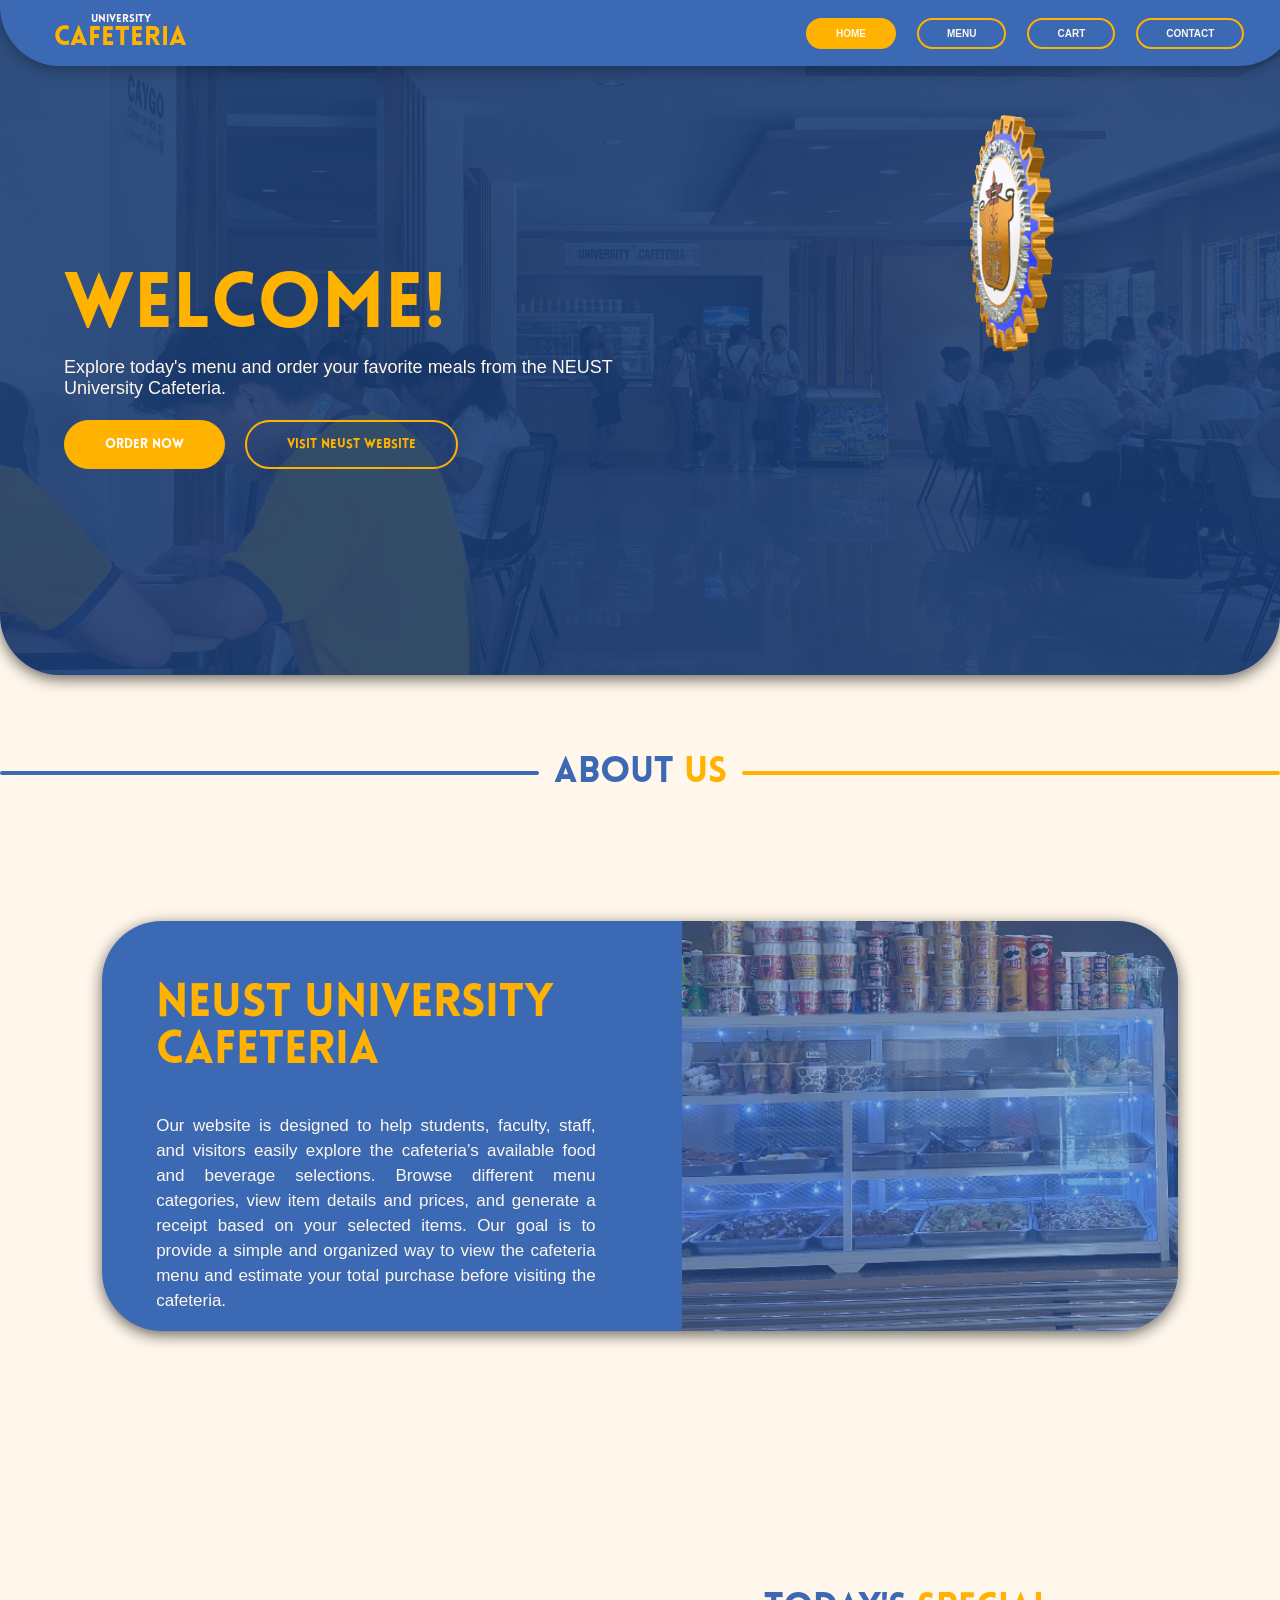
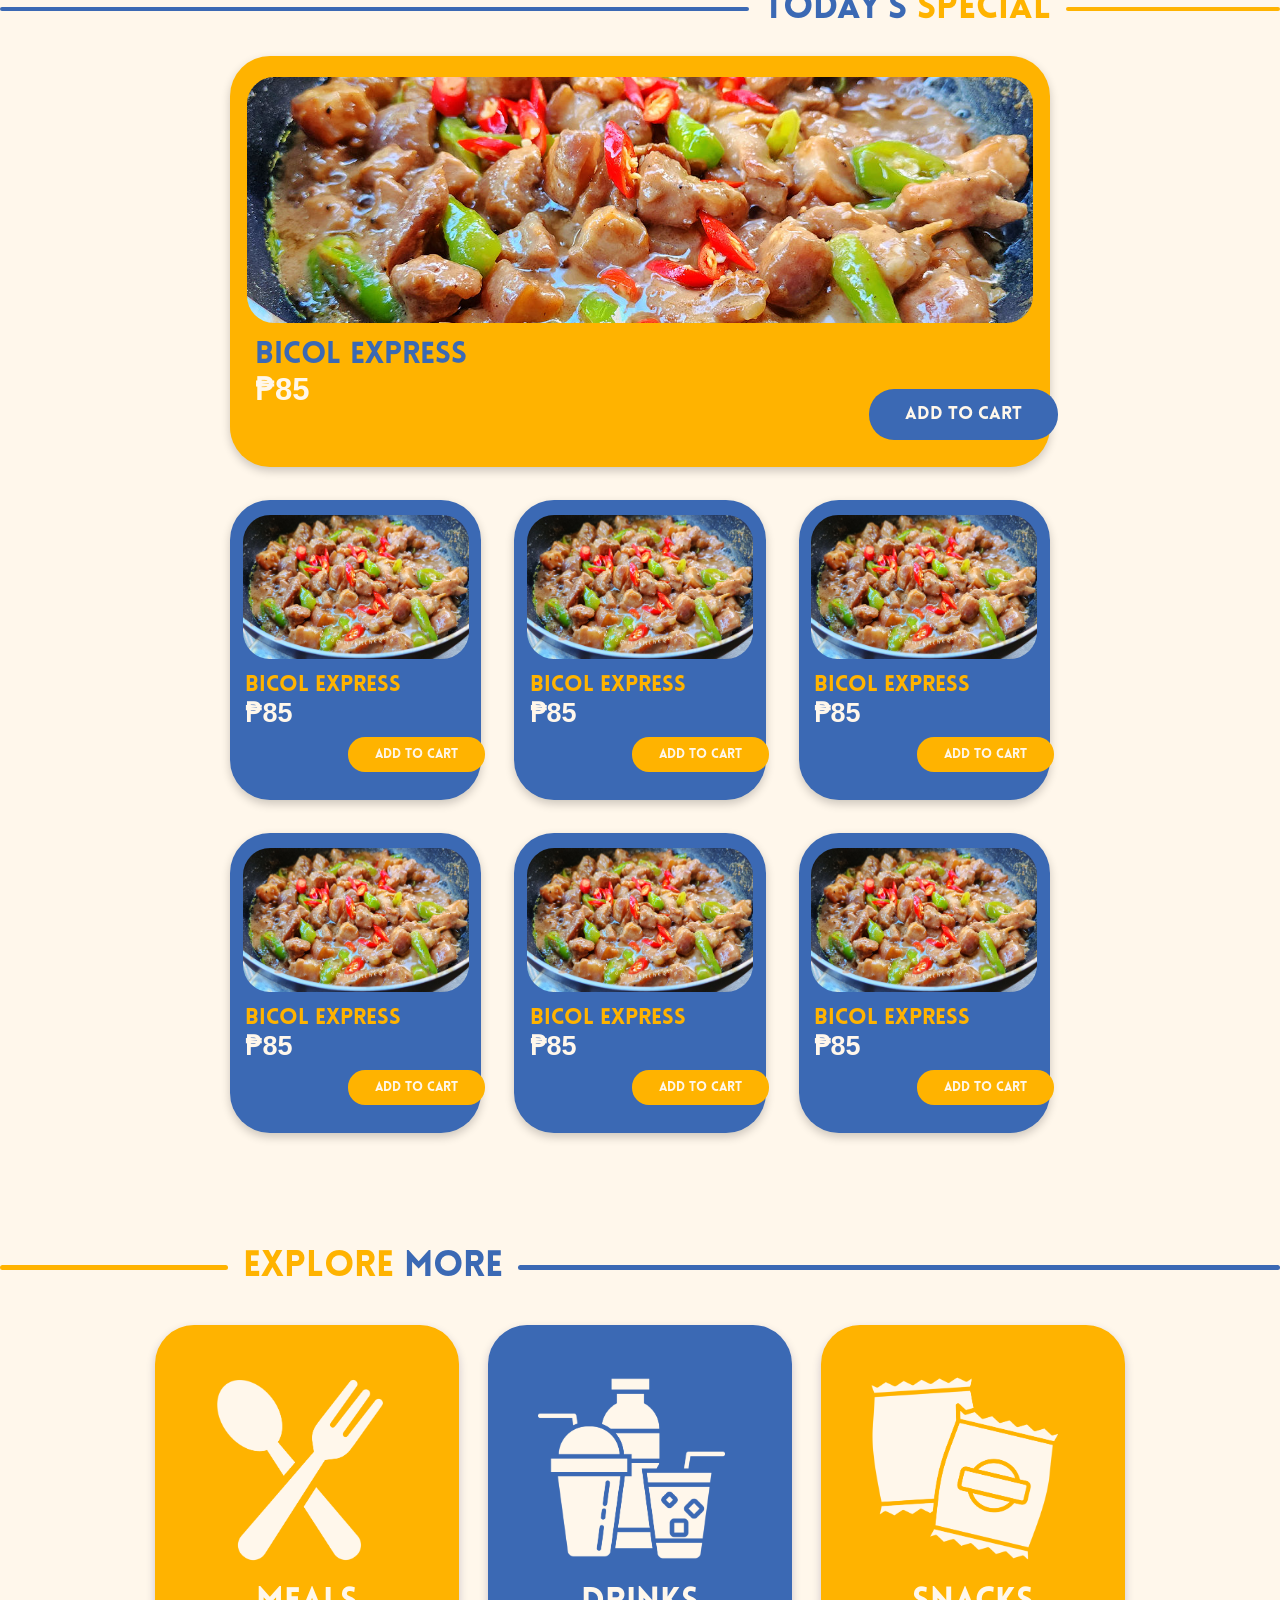
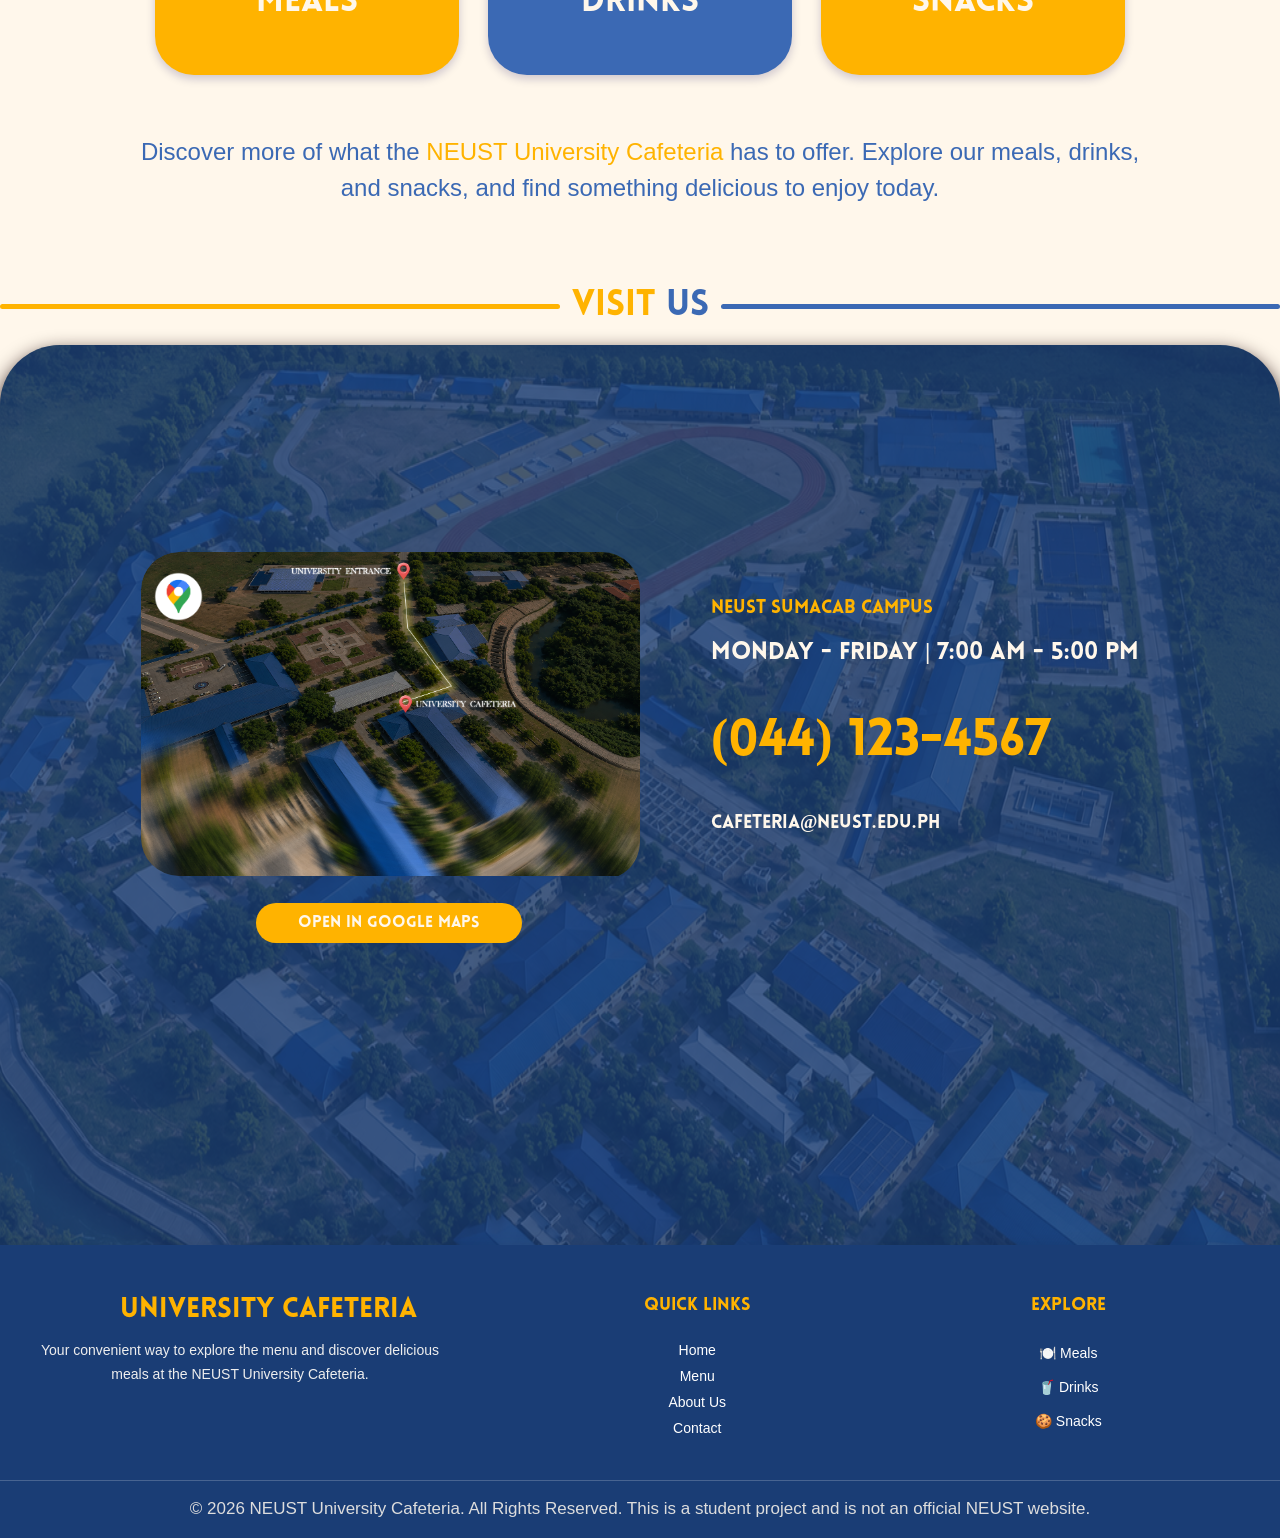
==== index.html @ a2342bf2 "push" ====
<!DOCTYPE html>
<html lang="en">
<head>
    <meta charset="UTF-8">
    <meta name="viewport" content="width=device-width, initial-scale=1.0">
    <link rel="icon" type="image/svg+xml" href="images/favicon.svg">
    <title>NEUST University Cafeteria</title>

    <link rel="stylesheet" href="css/header.css">
    <link rel="stylesheet" href="css/global.css">
    <link rel="stylesheet" href="css/home.css">
    <link rel="stylesheet" href="css/footer.css">

</head>
<body>
    <header>
    <div id="logo">
        <a href="#home" id="university">UNIVERSITY</a>
        <a href="#home" id="cafeteria">CAFETERIA</a>
    </div>

        <nav class="navbar">
            <ul>
                <li><a href="index.html" class="active">HOME</a></li>
                <li><a href="menu.html">MENU</a></li>
                <li><a href="cart.html">CART</a></li>
                <li><a href="contact.html">CONTACT</a></li>
            </ul>
        </nav>
    </header>

    <section class="hero">

    <div class="hero-content">
        <h1>WELCOME!</h1>

        <p class="subt">Explore today's menu and order your favorite meals from the NEUST University Cafeteria.
        </p>

        <div class="button-group">
            <a href="menu.html" class="btn4" target="_self">ORDER NOW</a>

            <a href="https://neust.edu.ph/" class="btn" target="_blank">VISIT NEUST WEBSITE</a>
        </div>
    </div>
        <img src="images/logoGIF.gif" class="hero-logo" alt="loading">
        <img src="images/img1.jpg" class="hero-bg" alt="img1">
    </section>

        <section class="special-title0">
        <div class="line0"></div>
        <h2>
            ABOUT <span>US</span>
        </h2>
        <div class="line0"></div>
        </section>

        <section class="aboutus">
            <div class="container">
                <div class="text">
                    <h1>Neust University Cafeteria</h1>
                    <p>Our website is designed to help students, faculty, staff, and visitors easily explore the cafeteria’s available food and beverage selections. Browse different menu categories, view item details and prices, and generate a receipt based on your selected items. Our goal is to provide a simple and organized way to view the cafeteria menu and estimate your total purchase before visiting the cafeteria.
                    </p>
                </div>
                    
                    <div class="vid">
                    <img src="images/uc_pic.png" class="vid" alt="pic">
                </div>
            </div>
        </section>
        
    <section class="special-title">
        <div class="line"></div>
        <h2>
            TODAY'S <span>SPECIAL</span>
        </h2>
        <div class="line"></div>
    </section>
    
<div class="parent">
        <div class="div1">
        <img src="images/food.jpg" class="imgf" alt="foodd">
        <h2 class="title1">BICOL EXPRESS</h2>
        <h2 class="title2">₱85</h2>
        <a href class="btn2">ADD TO CART</a>
        </div>

        <div class="div3">
            <img src="images/food.jpg" class="simgf" alt="foodd">
        <h2 class="stitle1">BICOL EXPRESS</h2>
        <h2 class="stitle2">₱85</h2>
        <a href class="sbtn2">ADD TO CART</a>
        </div>

        <div class="div4">
            <img src="images/food.jpg" class="simgf" alt="foodd">
        <h2 class="stitle1">BICOL EXPRESS</h2>
        <h2 class="stitle2">₱85</h2>
        <a href class="sbtn2">ADD TO CART</a>
        </div>
        <div class="div5">
            <img src="images/food.jpg" class="simgf" alt="foodd">
        <h2 class="stitle1">BICOL EXPRESS</h2>
        <h2 class="stitle2">₱85</h2>
        <a href class="sbtn2">ADD TO CART</a>
        </div>

        <div class="div6">
            <img src="images/food.jpg" class="simgf" alt="foodd">
        <h2 class="stitle1">BICOL EXPRESS</h2>
        <h2 class="stitle2">₱85</h2>
        <a href class="sbtn2">ADD TO CART</a>
        </div>

        <div class="div7">
            <img src="images/food.jpg" class="simgf" alt="foodd">
        <h2 class="stitle1">BICOL EXPRESS</h2>
        <h2 class="stitle2">₱85</h2>
        <a href class="sbtn2">ADD TO CART</a>
        </div>

        <div class="div8">
            <img src="images/food.jpg" class="simgf" alt="foodd">
        <h2 class="stitle1">BICOL EXPRESS</h2>
        <h2 class="stitle2">₱85</h2>
        <a href class="sbtn2">ADD TO CART</a>
        </div>
    </div>


    <section class="special-title2">
    <div class="line"></div>
    <h2>
        EXPLORE <span>MORE</span>
    </h2>
    <div class="line"></div>
    </section>

    
    
    <div class="parent2">
        
        <div class="fcard1">
            <img src="images/meals.png" alt="foodd">
            <h2>MEALS</h2>
        </div>
        <div class="fcard2">
            <img src="images/drinks.png" alt="foodd">
            <h2>DRINKS</h2>
        </div>
        <div class="fcard3">
                    <img src="images/snacks.png" alt="foodd">
            <h2>SNACKS</h2>
        </div>
    </div>
            <p class="pexplore">
            Discover more of what the <span> NEUST University Cafeteria </span> has to offer. Explore our meals, drinks, and snacks, and find something delicious to enjoy today.
        </p>
    

    <section class="special-title3">
    <div class="line"></div>
    <h2>
        VISIT <span>US</span>
    </h2>
    <div class="line"></div>
    </section>

<section class="visit">
    <div class="allcontainer">

        <img src="images/gmaps.png" class="gmaps" alt="Google Maps">

        <div class="map-container">
            <img src="images/map.png" class="mapp" alt="Map">
            <a href="https://www.google.com/maps/place/NEUST+University+Cafeteria/@15.4450577,120.9368519,17z/data=!3m1!4b1!4m6!3m5!1s0x3397270046264d2f:0x98a21f9ae9380621!8m2!3d15.4450525!4d120.9394268!16s%2Fg%2F11zkgwq5zb?entry=ttu&g_ep=EgoyMDI2MDcyOS4wIKXMDSoASAFQAw%3D%3D"
            target="_blank"
            class="map-btn">
                Open in Google Maps
            </a>
        </div>
        
        <div class="textv">
            <h3 class="neustx">
                NEUST Sumacab Campus
            </h3>
            <h2>
                Monday - Friday | 7:00 AM - 5:00 PM
            </h2>
            <h1>
                (044) 123-4567
            </h1>
            <h3>
                cafeteria@neust.edu.ph
            </h3>
        </div>
    </div>
        <img src="images/cict.jpg" class="it" alt="cict">
</section>

    
    
<footer class="footer">
    <div class="footer-container">

        <div class="footer-brand">
            <h2>University Cafeteria</h2>
            <p>
                Your convenient way to explore the menu and discover
                delicious meals at the NEUST University Cafeteria.
            </p>
        </div>

        <div class="footer-links">
            <h3>Quick Links</h3>
            <a href="index.html">Home</a>
            <a href="menu.html">Menu</a>
            <a href="about.html">About Us</a>
            <a href="contact.html">Contact</a>
        </div>

    <div class="footer-explore">
        <h3>Explore</h3>
        <p>🍽️ Meals</p>
        <p>🥤 Drinks</p>
        <p>🍪 Snacks</p>
    </div>

    </div>

    <div class="footer-bottom">
        <p>© 2026 NEUST University Cafeteria. All Rights Reserved. This is a student project and is not an official NEUST website.</p>
    </div>
</footer>

</body>
</html>
---- css/header.css ----
header{
    position: fixed;
    top: 0;
    left: 0;
    width: 93%;
    height: 26px;
    z-index: 1000;  
    display:flex;
    justify-content: space-between;
    align-items: center;
    padding:20px 54px;
    background: var(--blue);

    border-bottom-left-radius: 60px;
    border-bottom-right-radius: 60px;

    /* SHADOW */
    box-shadow: 0 4px 15px rgba(0, 0, 0, 0.3);
}

#logo{
    display: flex;
    flex-direction: column;   /* Stack vertically */
    line-height: 1;
}

#university{
    
    text-align: center;
    font-size: 11px;          /* Smaller */
    text-decoration: none;
    color: var(--beige);
}

#cafeteria{
    font-size: 27px;          /* Bigger */
    font-weight: 700;
    text-decoration: none;
    color: var(--yellow);
}

.navbar ul{
    display:flex;
    list-style:none;
    gap: 21px;
    
    
}
.navbar a{
    font-family: 'Gill Sans', 'Gill Sans MT', Calibri, 'Trebuchet MS', sans-serif;
    display: inline-block;
    font-weight: bold;
    font-size: 10px;
    padding: 8px 28px;
    border-radius: 17px;

    background: transparent;
    border: 2px solid var(--yellow);

    color: var(--beige);
    text-decoration: none;

    transition: background-color 0.3s ease, color 0.3s ease;
}

.navbar a:hover{
    background-color: var(--yellow);
    color: var(--beige)
}

.navbar a.active{
    background: var(--yellow);
    color: var(--beige)
}

.navbar a.active{
    background: var(--yellow);
    color: var(--beige)
}


/* PHONE */
@media (max-width: 768px) {

    header {
        width: 100%;
        height: auto;
        box-sizing: border-box;
        padding: 12px 18px;
        border-bottom-left-radius: 30px;
        border-bottom-right-radius: 30px;
    }

    #logo {
        flex-shrink: 0;
    }

    #university {
        font-size: 7px;
    }

    #cafeteria {
        font-size: 17px;
    }

    .navbar ul {
        gap: 5px;
        padding: 0;
        margin: 0;
    }

    .navbar a {
        font-size: 6px;
        padding: 6px 8px;
        border-radius: 12px;
        border-width: 1.8px;
    }
}
---- css/global.css ----
:root {
    --blue: #3b69b4;
    --yellow: #ffb300;
    --beige: #fff7eb;
    --darkblue: #1a3d75;
}

@font-face {
    font-family: 'MyFont';
    src: url('../fonts/Lovelo\ Black.otf') format('truetype');
}

@font-face {
    font-family: 'Myfont2';
    src: url('../font/Raleway-Thin.ttf');
}

* {
    font-family: 'MyFont';
}
---- css/home.css ----
body{
    margin:0;
    font-family:Arial, Helvetica, sans-serif;
    background-color: var(--beige);
    padding: 0;
    overflow-x: hidden; /* para sa horizontal scrolling */
    overflow-y: auto;   /* para sa vertical scrolling */
}

.hero {
    width: 100%;
    min-height: 75vh;
    display: flex;
    align-items: center;
    justify-content: center;
    background-color: #1a3d75;
    border-bottom-left-radius: 60px;
    border-bottom-right-radius: 60px;

    /* SHADOW */
    box-shadow: 0 4px 15px rgba(0, 0, 0, 0.6);

    position: relative;
    overflow: hidden;
}

.hero-content {
    display: flex;
    flex-direction: column;
    z-index: 2;
    width: 90%;
    max-width: 1303px;
    text-align: left;
    color: var(--yellow);
}

.hero-content h1 {
    margin-bottom: -7px;
    font-size: clamp(45px, 6vw, 81px);
}

.hero-bg {
    position: absolute;
    width: 100%;
    height: 100%;

    z-index: 0;
    opacity: 0.1;

    border-bottom-left-radius: 60px;
    border-bottom-right-radius: 60px;

    object-fit: cover;
}

.subt {
    font-family: 'Gill Sans', 'Gill Sans MT', Calibri, 'Trebuchet MS', sans-serif;
    color: var(--beige);
    font-size: clamp(14px, 1.5vw, 18px);
    max-width: 565px;
    width: 100%;
}

.button-group {
    display: flex;
    gap: 20px;
    margin-top: 3px;
    flex-wrap: wrap;
}

.btn,
.btn4 {
    display: inline-flex;
    justify-content: center;
    align-items: center;
    text-decoration: none;
    padding: 16px 40px;
    border-radius: 33px;
    font-size: 13px;
    font-weight: bold;
    transition: all 0.3s ease;
}

.btn {
    color: var(--yellow);
    background-color: transparent;
    border: solid 2px var(--yellow);
}

.btn4 {
    color: white;
    background-color: var(--yellow);
    border: solid 1px var(--yellow);
}

.btn:hover {
    color: #ffffff;
    text-decoration: none;
    background-color: #ffebbf;
    border-color: #ffebbf;
}

.btn4:hover {
    color: #fff7eb;
    text-decoration: none;
    background-color: #ffebbf;
    border-color: #ffebbf;
}

.hero-logo {
    z-index: 2;
    position: absolute;
    width: min(79%, 1100px);
    left: 38%;
    top: -9%;
}

/* about us */

.special-title0{
    display: flex;
    align-items: center;
    justify-content: center;

    gap: 15px;
    margin: 80px 0 -115px;
}
.special-title0 h2{
    font-size: 36px;
    font-weight: bold;
    color: #3b69b4;
    margin: 0;
}

.special-title0 span{
    color: #ffb300;
}

.line0{
    flex: 1;
    height: 4px;
    background: #3b69b4;
    border-radius: 10px;
}

.line0:first-child{
    background:  #3b69b4;
}

.line0:last-child{
    background: #ffb300;
}

.aboutus {
    width: 100%;
    min-height: 100vh;
    display: flex;
    justify-content: center;
    align-items: center;
}

.aboutus .container {
    position: relative;
    width: 84%;
    height: -56%;
    display: flex;
    border-radius: 60px;
    background-color: var(--blue);
    overflow: hidden; /* Important */
    
    /* Shadow */
    box-shadow: 0 4px 15px rgba(0, 0, 0, 0.6);
}

.aboutus .vid {
    position: relative;
    width: 496px;
    height: 414px;
    border-top-right-radius: 60px;
    border-bottom-right-radius: 60px;
    padding: 0%;
    margin-bottom: -4px;;
    filter: opacity(0.7);
}

.aboutus .text {
    padding-top: 2%;
    padding-left: 5%;
    padding-right: 8%;
    color: var(--beige);
    text-align: center;
    
}

.aboutus .text h1 {
    color: var(--yellow);
    font-size: 46px;
    border-bottom: #ffb300;
    text-align: left;
}

.aboutus .text p {
    font-family: 'Gill Sans', 'Gill Sans MT', Calibri, 'Trebuchet MS', sans-serif;
    font-size: 17px;
    line-height: 25px;
    text-align: justify;
}


.special-title{
    display: flex;
    align-items: center;
    justify-content: center;

    gap: 15px;
    margin: 15px 0 -9px;
}

.special-title h2{
    font-size: 36px;
    font-weight: bold;
    color: #3b69b4;
    margin: 0;
}

.special-title span{
    color: #ffb300;
}

.line{
    flex: 1;
    height: 4px;
    background: #3b69b4;
    border-radius: 10px;
}

.line:first-child{
    flex: 3.5;  
    background:  #3b69b4;
}

.line:last-child{
        
    background: #ffb300;
}


/* EXPLORE MORE */

.special-title2 {
    display: flex;
    align-items: center;
    gap: 15px;
    margin: 129px 0 40px;
    width: 100%;
}

.special-title2 .line:first-child {
    flex: 1.5;              /* Short left line */
    height: 5px;
    background: var(--yellow);
    border-radius: 10px;
}

.special-title2 .line:last-child {
    flex: 5;              /* Long right line */
    height: 5px;
    background: var(--blue);
    border-radius: 10px;
}

.special-title2 h2 {
    margin: 0;
    white-space: nowrap;
    font-size: 36px;
    color: var(--yellow);
}

.special-title2 h2 span {
    color: var(--blue);
}

/* VISIT US */

.special-title3 {
    display: flex;
    align-items: center;
    gap: 12px;
    margin: 117px 0 21px;
    width: 100%;
}

.special-title3 .line:first-child {
    flex: 1;              /* Short left line */
    height: 5px;
    background: var(--yellow);
    border-radius: 10px;
}

.special-title3 .line:last-child {
    flex: 1;              /* Long right line */
    height: 5px;
    background: var(--blue);
    border-radius: 10px;
}

.special-title3 h2 {
    margin: 0;
    white-space: nowrap;
    font-size: 36px;
    color: var(--yellow);
}

.special-title3 h2 span {
    color: var(--blue);
}

/* parent */

.parent {
    display: grid;
    grid-template-columns: repeat(6, 1fr);
    grid-template-rows: repeat(10, 78px);
    gap: 33px;

    width: 64%;

    margin: 38px auto -1%;
}

.title1 {
    color: var(--blue);
    font-size: 30px;
    padding-top: 1%;
    padding-left: 3%;   
}

.stitle1 {
    color: var(--yellow);
    font-size: 22px;
    padding-top: 3%;
    padding-left: 6%;   
}

.title2 {
    color: var(--beige);
    margin-top: -3%;
    font-size: 31px;
    padding-left: 3%;   
    font-family: 'Gill Sans', 'Gill Sans MT', Calibri, 'Trebuchet MS', sans-serif;
}

.stitle2 {
    color: var(--beige);
    margin-top: -7%;
    font-size: 27px;
    padding-left: 6%;   
    font-family: 'Gill Sans', 'Gill Sans MT', Calibri, 'Trebuchet MS', sans-serif;
}

.parent > div {
    border-radius: 40px;
    box-shadow: 0 4px 10px rgba(0, 0, 0, 0.2);
    transition: 0.3s ease;
    cursor: pointer;
}


.parent > div:hover {
    transform: translateY(-3px) scale(1.03);
    filter: brightness(1.1);
}

.div1 {
    grid-column: span 6 / span 6;
    grid-row: span 4 / span 4;
    background-color: var(--yellow);
    margin-bottom: 0%;

}

.btn2 {
    color: #fff7eb;
    text-decoration: none;
    background-color: var(--blue);
    width: 87px;
    height: -2px;
    padding: 16px 36px;
    border-radius: 25px;
   font-size: 18px;
    font-weight: bold;
    transition: 0.3s ease;
    position: relative;
    left: 78%;
    top: -7%;

}

.btn2:hover {
    background-color: #bbcce8;

}

.sbtn2 {
    color: #fff7eb;
    text-decoration: none;
    background-color: var(--yellow);
    width: 106px;
    height: -2px;
    padding: 11px 27px;
    border-radius: 17px;
   font-size: 13px;
    font-weight: bold;

    position: relative;
    left: 47%;
    top: -2%;
    transition: 0.3s ease;

}

.sbtn2:hover {
    background-color: #f5df89;
}

.imgf {
    width: 96%;
    height: 60%;
    object-fit: cover;

    position: relative;
    top: 5%;
    left: 2%;
    border-radius: 27px;
}

.simgf {
    width: 90%;
    height: 48%;
    position: relative;
    top: 5%;
    left: 5%;
    border-radius: 27px;
}


.div3 {
    grid-column: span 2 / span 2;
    grid-row: span 3 / span 3;
    grid-column-start: 3;
    grid-row-start: 5;
    background-color: var(--blue);
   
}

.div4 {
    grid-column: span 2 / span 2;
    grid-row: span 3 / span 3;
    grid-column-start: 5;
    grid-row-start: 5;
    background-color: var(--blue);
   
}

.div5 {
    grid-column: span 2 / span 2;
    grid-row: span 3 / span 3;
    grid-column-start: 1;
    grid-row-start: 5;
    background-color: var(--blue);
     
}

.div6 {
    grid-column: span 2 / span 2;
    grid-row: span 3 / span 3;
    grid-row-start: 8;
    background-color: var(--blue);

}

.div7 {
    grid-column: span 2 / span 2;
    grid-row: span 3 / span 3;
    grid-column-start: 3;
    grid-row-start: 8;
    background-color: var(--blue);

}

.div8 {
    grid-column: span 2 / span 2;
    grid-row: span 3 / span 3;
    grid-column-start: 5;
    grid-row-start: 8;
    background-color: var(--blue);
    
}
        

/* EXPLORE MORE SECTION */

.parent2 {
    display: flex;
    flex-wrap: wrap;
    align-items: center;
    justify-content: center;
    gap: 29px;
}

.parent2 img {
    position: relative;
    top: 50px;
    left: 50px;
    width: 187px;
}

.parent2 h2 {
    padding: 41px;
    color: var(--beige);
    font-size: 34px;
    text-align: center;
}
.parent2 > div {
    height: 350px;
    width: 304px;
    border-radius: 39px;
    transition: 0.35s ease;
    cursor: pointer;
    box-shadow: 0 4px 10px rgba(9, 1, 84, 0.2);
   
}

.parent2 .fcard1 {
    background-color: var(--yellow);
}

.parent2 .fcard2 {
    background-color: var(--blue);
}

.parent2 .fcard3 {
    background-color: var(--yellow);
}

/* Hover Effect */
.parent2 .fcard1:hover,
.parent2 .fcard2:hover,
.parent2 .fcard3:hover {
    transform: translateY(-19px) scale(1.03);
    box-shadow: 0 18px 35px rgba(0, 0, 0, 0.25);
    filter: brightness(1.30);
}

.pexplore {
    position: relative;
    top: 35px;
    color: var(--blue);
    font-family: 'Gill Sans', 'Gill Sans MT', Calibri, 'Trebuchet MS', sans-serif;
    font-size: 24px;
    line-height: 1.5;

    width: 78%;
    margin: 0 auto;
    padding: 24px;
    padding-bottom: 0%;

    text-align: center;
}

.pexplore span {
    color: var(--yellow);
    font-family: 'Gill Sans', 'Gill Sans MT', Calibri, 'Trebuchet MS', sans-serif;
}
/* visit */

.visit {
    width: 100%;
    height: 100vh; 
    background-color: #1a3d75;
    position: relative;
    border-top-left-radius: 60px;
    border-top-right-radius: 60px;
    overflow: hidden;  

    
    box-shadow: 0 8px 20px rgba(24, 2, 0, 13.2);
}

.textv {
    position: relative;
    text-align: left;
    color: var(--beige);
    z-index: 2;
     
}


.visit h1 {
    font-size: 52px;
    color: var(--yellow);
}

.neustx {
    color: var(--yellow);
}

.it {
    position: absolute;
    margin-top: -26%;
    width: 100%;
    height: 118%;
    z-index: 0; /* Behind text */
    opacity: 0.2;  
}

.allcontainer {
    display: flex;
    position: relative;
    z-index: 2;
    align-items: center;
    justify-content: space-between;
    top: 23%;
    padding-left: 11%;
    padding-right: 11%;

}
.map-container {
    width: 50%;
    border-radius: 38px;
    overflow: hidden; /* Keeps the container size fixed */
    
}

.mapp {
    width: 110%;
     
    border-radius: 38px;
    transition: transform 0.4s ease;
}

.mapp:hover {
    transform: scale(2.1);
}

.map-btn {
    position: absolute;
    left: 20%;          /* Align with the left edge of the map */
    top: 107%;          /* Adjust this value until it's just below the map */
    width: 17%;        /* Same width as the map (optional) */

    padding: 12px 24px;
    background-color: var(--yellow);
    color: var(--beige);
    text-decoration: none;
    text-align: center;
    font-weight: bold;
    border-radius: 23px;
    z-index: 2;

    transition: 0.3s ease;
}

.map-btn:hover {
    background-color: #f5df89;
}

.gmaps {
    position: absolute;
    left: 12%;
    top: 6%;
    z-index: 11;
    height: 15%;
}


/* CELLPHONE */

@media (max-width: 768px) {

    .hero {
        min-height: 37vh;
        padding: 61px 0;
        border-bottom-left-radius: 35px;
        border-bottom-right-radius: 35px;
    }

    .hero-content {
        position: relative;
        top: 57px;
        width: 89%;
        text-align: center;
        align-items: center;
    }

    .hero-content h1 {
        font-size: clamp(35px, 11vw, 55px);
        margin-bottom: 5px;
        line-height: 1;
    }

    .subt {
        font-size: 15px;
        line-height: 1.5;
        max-width: 450px;
    }

    .button-group {
        justify-content: center;
        gap: 12px;
        width: 100%;
        display: flex;
    }

    .btn,
    .btn4 {
        padding: 12px 24px;
        font-size: 10px;
    }

    .hero-logo {

        width: 100%;
        left: 0%;
        top: 4%;
        opacity: 0.8;
    }

    .hero-bg {
        top: 0;
        height: 100%;
        border-radius: 30px;
    }

    .parent {
        width: 81%;

        grid-template-columns: repeat(2, 1fr);
        grid-template-rows: auto;
        gap: 15px;

        margin: 43px auto;
    }

    .parent > div {
    border-radius: 26px;
    }


    /* MAIN CARD */

    .div1 {
        grid-column: 1 / -1;
        grid-row: auto;
        min-height: 295px;
    }


    /* CARDS */

    .div3,
    .div4,
    .div5,
    .div6,
    .div7,
    .div8 {
        border-radius: 26px;
        grid-column: span 1;
        grid-row: auto;
        min-height: 206px;
    }


    /* TITLES */

    .title1 {
        font-size: 21px;

        padding-top: 2%;
        padding-left: 5%;
    }

    .stitle1 {
        font-size: 12px;

        padding-top: 8%;
        padding-left: 7%;
    }

    .title2 {
        font-size: 19px;
        padding-left: 5%;
    }

    .stitle2 {
        font-size: 19px;

        margin-top: -4%;
        padding-left: 7%;
    }


    /* MAIN BUTTON */

    .btn2 {
        left: 58%;
        top:  -9%;
        border-radius: 18px;
        width: auto;
        margin: auto;
        padding: 12px 22px;
        font-size: 12px;
    }


    /* SMALL BUTTON */

    .sbtn2 {
        left: 37%;
        top: 0%;
        border-radius: 18px;
        width: auto;
        margin: auto;
        padding: 9px 20px;

        font-size: 7px;
    }


    /* IMAGES */

    .imgf {
        width: 92%;
        height: auto;
        border-radius: 18px;

        top: 4%;
        left: 4%;

        aspect-ratio: 16 / 9;
    }

    .simgf {
        width: 87%;
        height: auto;
        border-radius: 18px;

        top: 6%;
        left: 7%;

        aspect-ratio: 16 / 9;
    }

    /* about us */
    .aboutus {
        min-height: auto;
        padding: 40px 0;
    }

    .aboutus .container {
        margin-top: 27%;

        width: 82%;
        height: 59%;
        display: flex;
        flex-direction: column;
        border-radius: 30px;
    }

    /* IMAGE */
    .aboutus .vid {
        width: 100%;
        height: 220px;
        flex: none;
    }

    .aboutus .vid {
        width: 100%;
        height: 220px;
        min-height: 0;
        object-fit: cover;

        border-radius: 0;

        -webkit-mask-image: linear-gradient(
            to bottom,
            transparent 0%,
            black 35%
        );

        mask-image: linear-gradient(
            to bottom,
            transparent 0%,
            black 35%
        );
    }

    /* ABOUT US */
    .aboutus .text {
    padding-top: 2%;
    padding-left: 10%;
    padding-right: 10%;
    text-align: center;
    
}

.aboutus .text h1 {
    color: var(--yellow);
    font-size: 29px;
    border-bottom: #ffb300;
    text-align: center;
}

.aboutus .text p {
    font-family: 'Gill Sans', 'Gill Sans MT', Calibri, 'Trebuchet MS', sans-serif;
    font-size: 14px;
    line-height: 25px;
    text-align: justify;
}

    /* =========================
   SPECIAL TITLES
   ========================= */

.special-title0,
.special-title,
.special-title2,
.special-title3 {
    display: flex;
    align-items: center;
    justify-content: center;
    gap: 10px;
}

/* TITLE TEXT */
.special-title0 h2,
.special-title h2,
.special-title2 h2,
.special-title3 h2 {
    font-size: 29px;
    font-weight: bold;
    margin: 0;
    white-space: nowrap;
}

/* SPECIAL TITLE COLORS */
.special-title0 h2,
.special-title h2 {
    color: #3b69b4;
}

.special-title0 span,
.special-title span {
    color: #ffb300;
}

.special-title2 h2,
.special-title3 h2 {
    color: var(--yellow);
}

.special-title2 h2 span,
.special-title3 h2 span {
    color: var(--blue);
}

/* LINES */
.special-title0 .line0,
.special-title .line,
.special-title2 .line,
.special-title3 .line {
    height: 4px;
    border-radius: 10px;
}

/* ABOUT US */
.special-title0 {
    margin: 80px 0 -115px;
}

.special-title0 .line0 {
    flex: 1;
}

.special-title0 .line0:first-child {
    background: #3b69b4;
}

.special-title0 .line0:last-child {
    background: #ffb300;
}


/* NORMAL SPECIAL TITLE */
.special-title {
    margin: 15px 0 -9px;
}

.special-title .line:first-child {
    flex: 3.5;
    background: #3b69b4;
}

.special-title .line:last-child {
    flex: 1;
    background: #ffb300;
}


/* EXPLORE MORE */
.special-title2 {
    margin: 129px 0 40px;
    width: 100%;
}

.special-title2 .line:first-child {
    flex: 1.5;
    background: var(--yellow);
}

.special-title2 .line:last-child {
    flex: 5;
    background: var(--blue);
}

.pexplore {
    font-size: 14px
}

.parent2 {
    gap: 15px;
}

.parent2 > div {
    height: 201px;
    width: 157px;
    border-radius: 26px;

}

.parent2 img {
    position: relative;
    left: 28px;
    top: 31px;
    width: 100px;
}

.parent2 h2 {
    padding: 22px;
    font-size: 25px;
    text-align: center;
}

/* VISIT US */
.special-title3 {
    margin: 117px 0 21px;
    width: 100%;
}

.special-title3 .line:first-child {
    flex: 1;
    background: var(--yellow);
}

.special-title3 .line:last-child {
    flex: 1;
    background: var(--blue);
}

.visit {
    height: 55vh;   
}

.visit h1 {
    font-size: 9px;
}

.textv {
    text-align: center;
    font-size: 12px;     
}

.neustx {
    color: var(--yellow);
}

.it {
    position: absolute;
    margin-top: -113%;
    width: 131%;
    height: 138%;

    border-top-left-radius: 60px;
    border-top-right-radius: 60px;
}

.allcontainer {
    flex-direction: column;
    top: 4%;

}
.map-container {
    width: 118%;
    border-radius: 42px;
    overflow: hidden; /* Keeps the container size fixed */
    
}

.mapp {
    width: 99%;
    border-radius: 42px;
}

.map-btn {  
    position: absolute;
    top: 106%;
    left: 33%;
    padding: 11px 24px;
    font-size: 8px;
    width: 98px;
}

.gmaps {
    position: absolute;
    left: 10%;
    top: 6%;
    z-index: 11;
    height: 9%;
}


}
---- css/footer.css ----
/* =========================
   FOOTER
========================= */
.footer {
    position: relative; 

    background-color: #1a3d75;
    color: var(--beige);
    text-align: center;
    padding-top: 4%;
    font-size: 14px;
 
    z-index: 10;
    box-shadow: 0 8px 20px rgba(24, 2, 8, 0.2);
}

.footer p {
    margin: 0;
}


.footer-container {
    max-width: 1200px;
    margin: 0 auto;
    padding: 0 40px 44px;

    display: grid;
    grid-template-columns: 2fr 1fr 1.5fr;
    gap: 85px;
}


/* =========================
   HEADINGS
========================= */

.footer h2 {
    color: var(--yellow);
    font-size: 28px;
    margin: 0 0 15px;
}

.footer h3 {
    color: var(--yellow);
    font-size: 18px;
    margin: 0 0 17px;
}


/* =========================
   PARAGRAPHS
========================= */

.footer p {
    color: #eeeeee;
    line-height: 1.7;
    margin: 0;

    font-family: 'Gill Sans', 'Gill Sans MT',
                 Calibri, 'Trebuchet MS', sans-serif;
}

.footer-brand p {
    max-width: 400px;
}


/* =========================
   QUICK LINKS
========================= */

.footer-links {
    display: flex;
    flex-direction: column;
    gap: 10px;
}

.footer-links a {
    color: white;
    text-decoration: none;

    font-family: 'Gill Sans', 'Gill Sans MT',
                 Calibri, 'Trebuchet MS', sans-serif;

    transition: 0.3s;
}

.footer-links a:hover {
    color: var(--yellow);
    transform: translateX(5px);
}


/* =========================
   EXPLORE
========================= */

.footer-explore {
    display: flex;
    flex-direction: column;
    gap: 10px;
}

.footer-explore p {
    color: white;
    transition: 0.3s;
}

.footer-explore p:hover {
    color: var(--yellow);
    transform: translateX(5px);
}


/* =========================
   COPYRIGHT
========================= */

.footer-bottom {
    border-top: 1px solid rgba(255, 255, 255, 0.2);

    display: flex;
    justify-content: center;
    align-items: center;
}

.footer-bottom p {
    padding: 14px;
    margin: 0;

    font-size: 17px;

    color: #dddddd;
    text-align: center;
}


/* =========================
   RESPONSIVE
========================= */

@media (max-width: 768px) {

    .footer {
        padding-top: 35px;
    }

    .footer-container {
        grid-template-columns: 1fr;
        gap: 40px;
        padding: 0 25px 35px;
    }

    .footer-bottom p {
        font-size: 8px;
        padding: 6px 8px 23px 8px;
    }
}
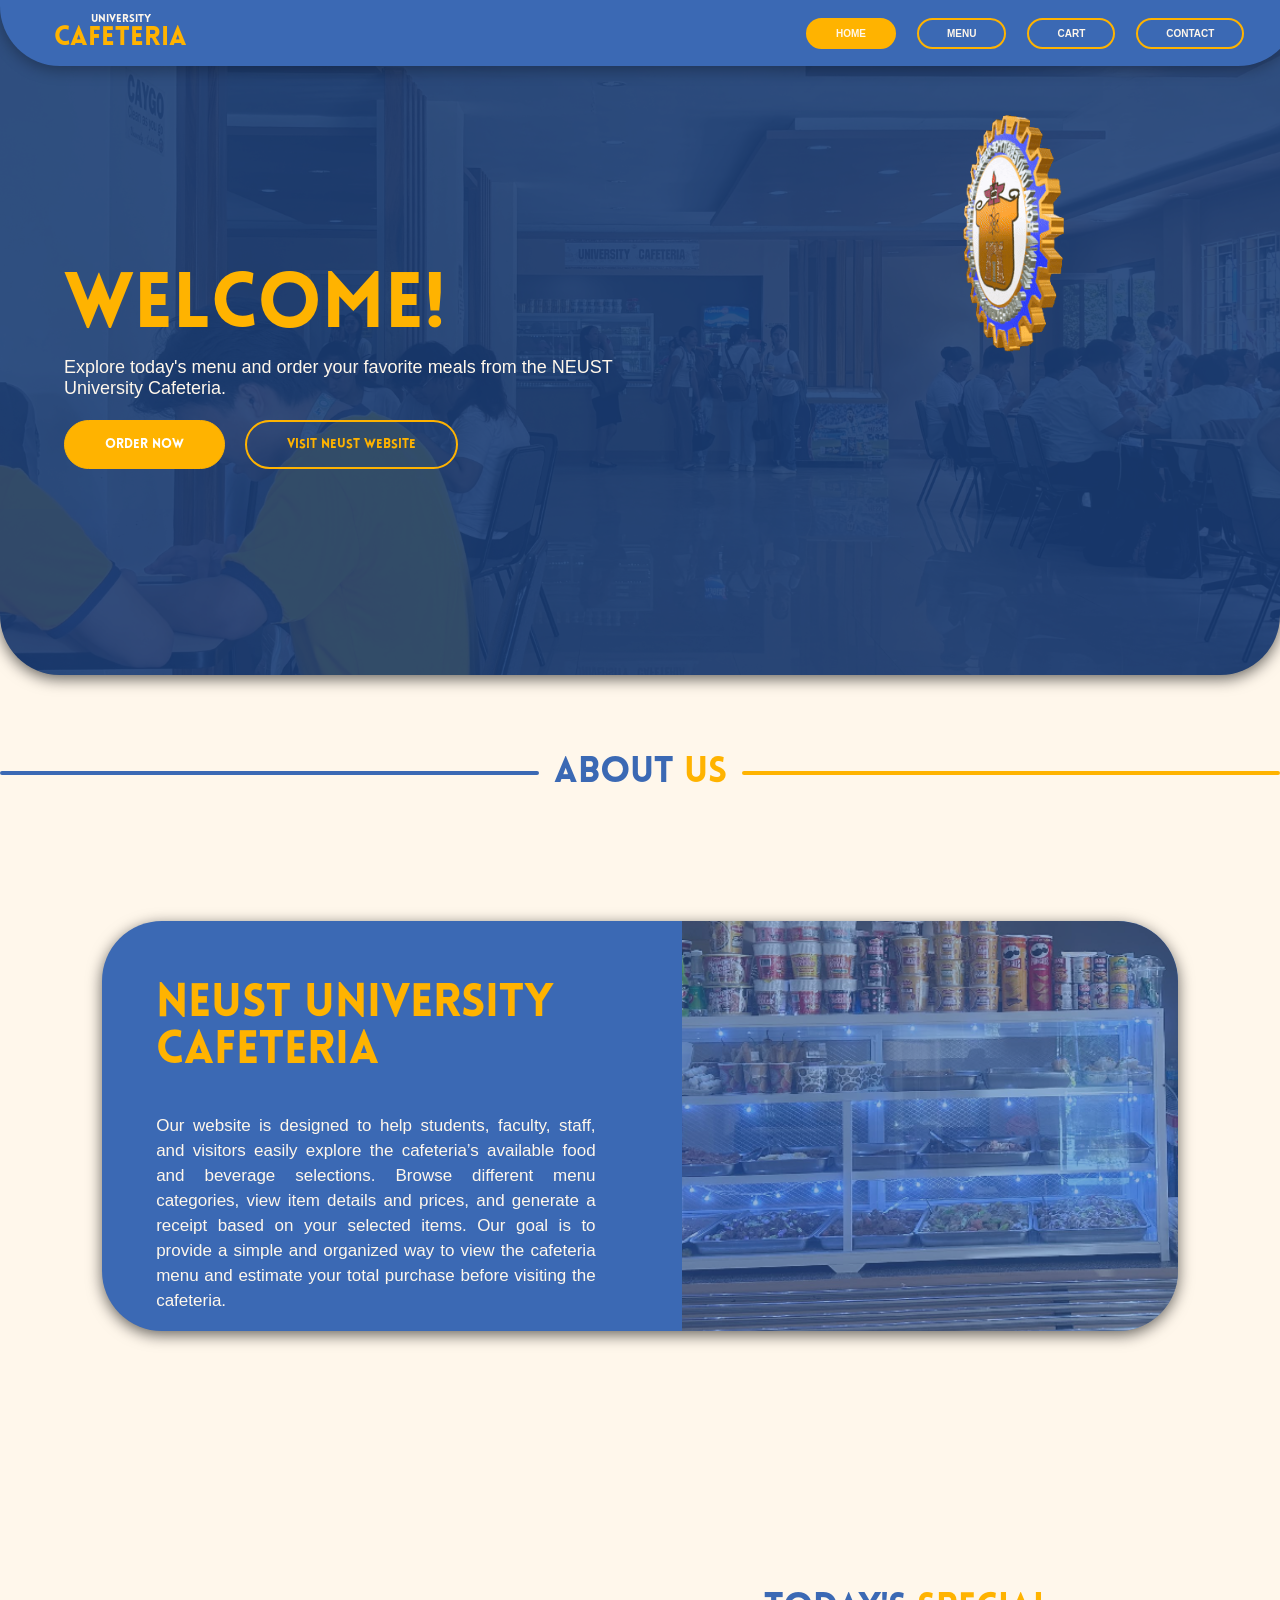
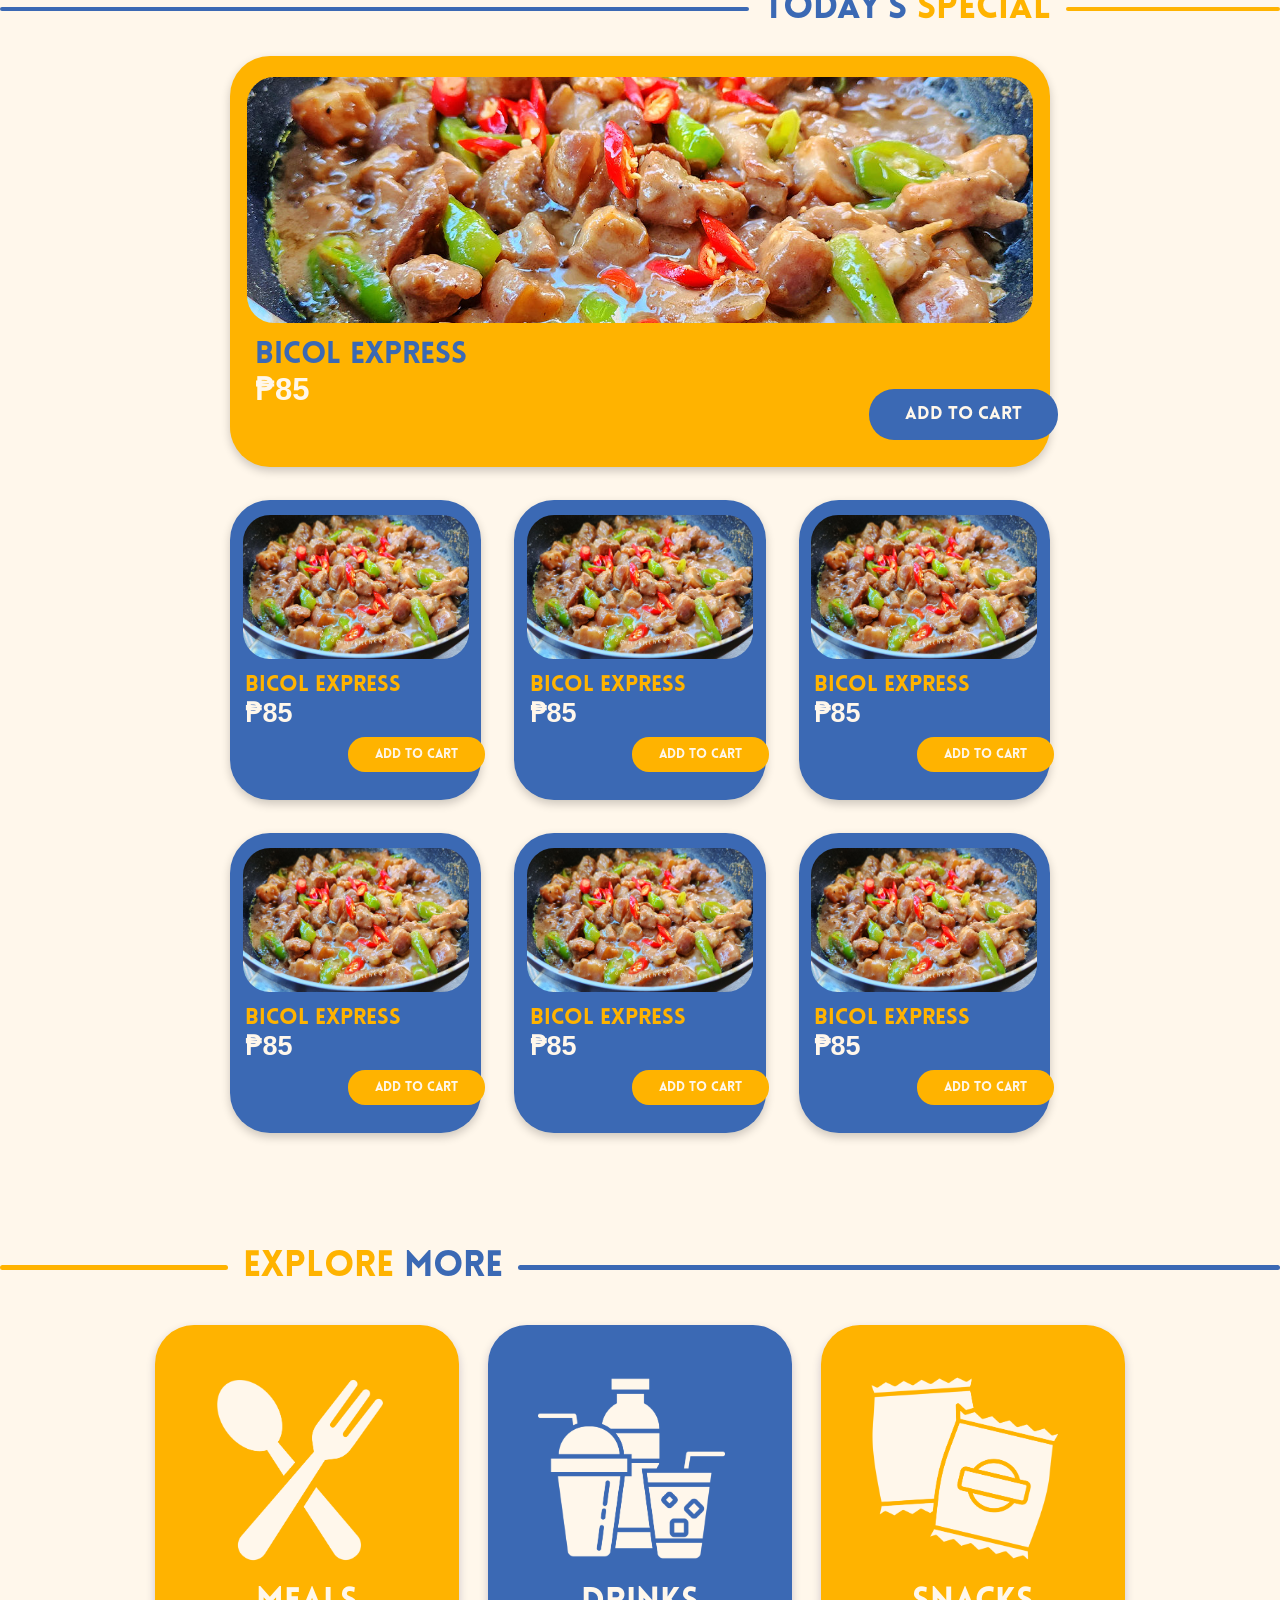
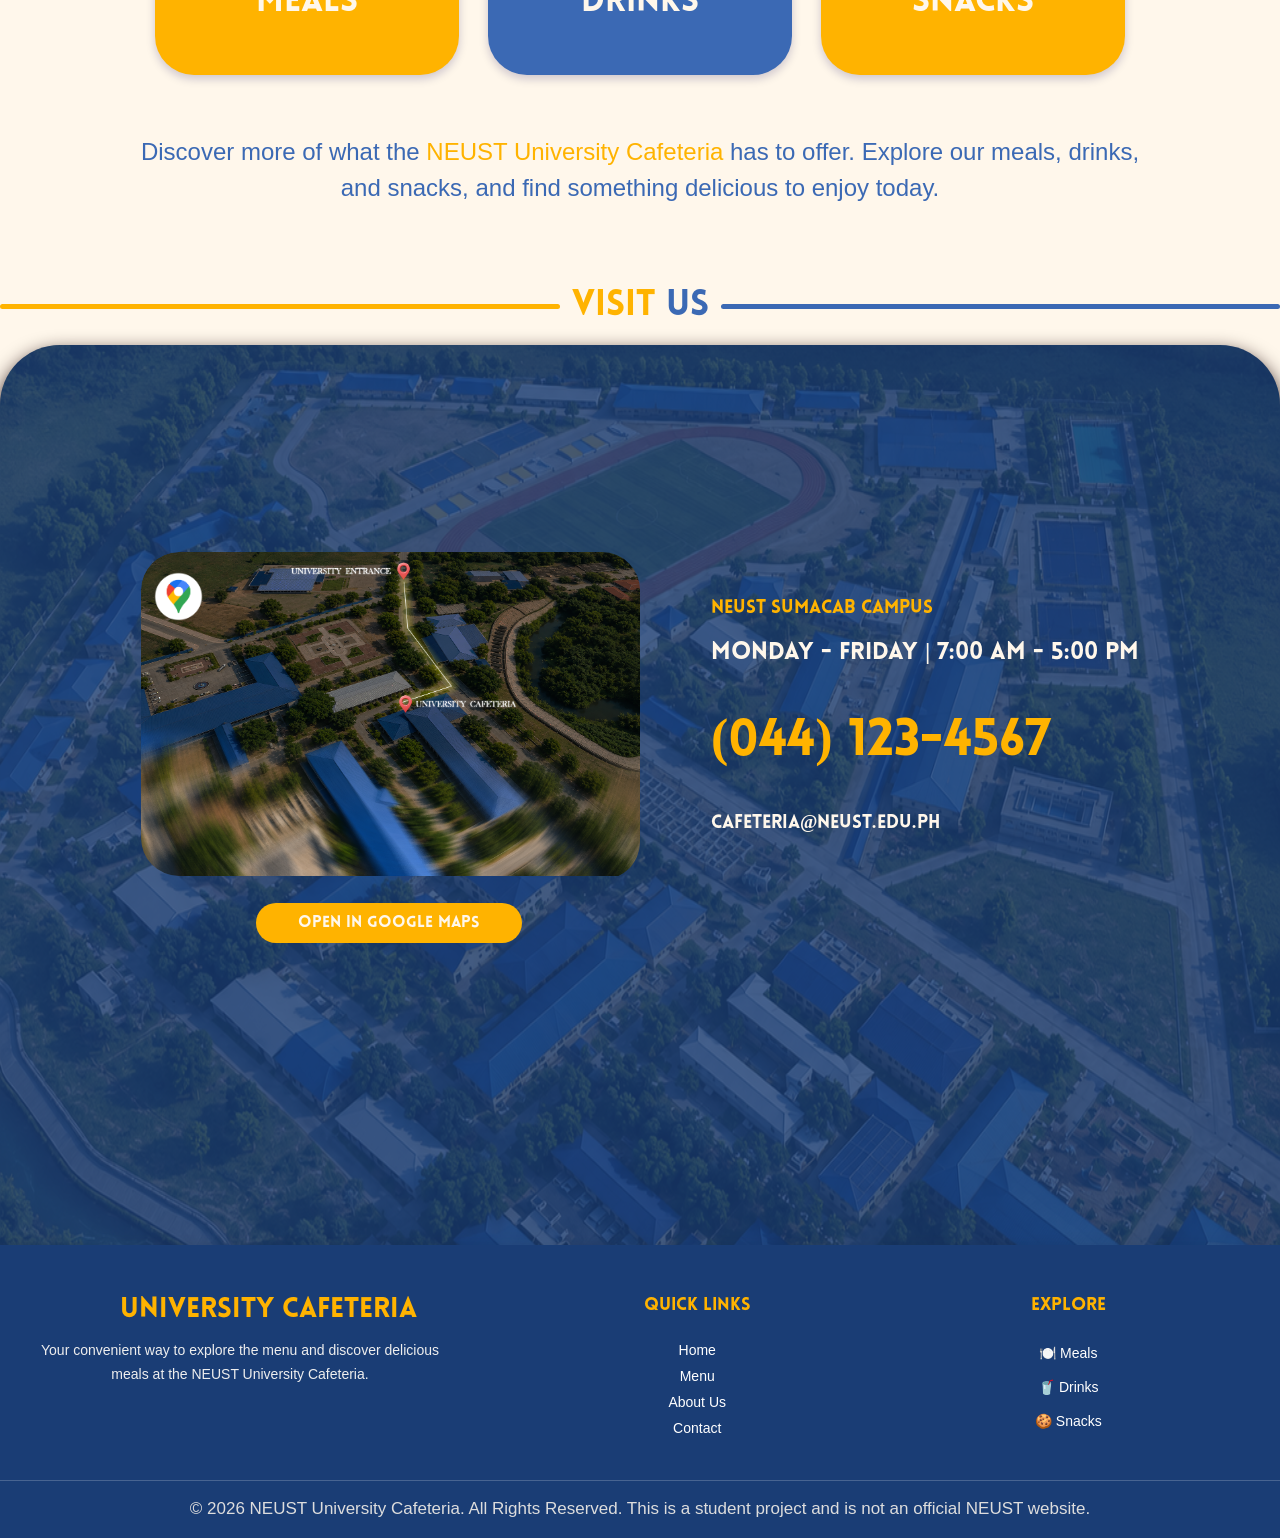
==== commit 6eba2fd7: "push" ====
--- a/index.html
+++ b/index.html
@@ -82,48 +82,48 @@
         <img src="images/food.jpg" class="imgf" alt="foodd">
         <h2 class="title1">BICOL EXPRESS</h2>
         <h2 class="title2">₱85</h2>
-        <a href class="btn2">ADD TO CART</a>
+       <a href="cart.html" class="btn2">ADD TO CART</a>
         </div>
 
         <div class="div3">
             <img src="images/food.jpg" class="simgf" alt="foodd">
         <h2 class="stitle1">BICOL EXPRESS</h2>
         <h2 class="stitle2">₱85</h2>
-        <a href class="sbtn2">ADD TO CART</a>
+        <a href="cart.html" class="sbtn2">ADD TO CART</a>
         </div>
 
         <div class="div4">
             <img src="images/food.jpg" class="simgf" alt="foodd">
         <h2 class="stitle1">BICOL EXPRESS</h2>
         <h2 class="stitle2">₱85</h2>
-        <a href class="sbtn2">ADD TO CART</a>
+        <a href="cart.html" class="sbtn2">ADD TO CART</a>
         </div>
         <div class="div5">
             <img src="images/food.jpg" class="simgf" alt="foodd">
         <h2 class="stitle1">BICOL EXPRESS</h2>
         <h2 class="stitle2">₱85</h2>
-        <a href class="sbtn2">ADD TO CART</a>
+        <a href="cart.html" class="sbtn2">ADD TO CART</a>
         </div>
 
         <div class="div6">
             <img src="images/food.jpg" class="simgf" alt="foodd">
         <h2 class="stitle1">BICOL EXPRESS</h2>
         <h2 class="stitle2">₱85</h2>
-        <a href class="sbtn2">ADD TO CART</a>
+        <a href="cart.html" class="sbtn2">ADD TO CART</a>
         </div>
 
         <div class="div7">
             <img src="images/food.jpg" class="simgf" alt="foodd">
         <h2 class="stitle1">BICOL EXPRESS</h2>
         <h2 class="stitle2">₱85</h2>
-        <a href class="sbtn2">ADD TO CART</a>
+        <a href="cart.html" class="sbtn2">ADD TO CART</a>
         </div>
 
         <div class="div8">
             <img src="images/food.jpg" class="simgf" alt="foodd">
         <h2 class="stitle1">BICOL EXPRESS</h2>
         <h2 class="stitle2">₱85</h2>
-        <a href class="sbtn2">ADD TO CART</a>
+        <a href="cart.html" class="sbtn2">ADD TO CART</a>
         </div>
     </div>
 
--- a/css/home.css
+++ b/css/home.css
@@ -75,7 +75,7 @@
     align-items: center;
     text-decoration: none;
     padding: 16px 40px;
-    border-radius: 33px;
+    border-radius: 32px;
     font-size: 13px;
     font-weight: bold;
     transition: all 0.3s ease;
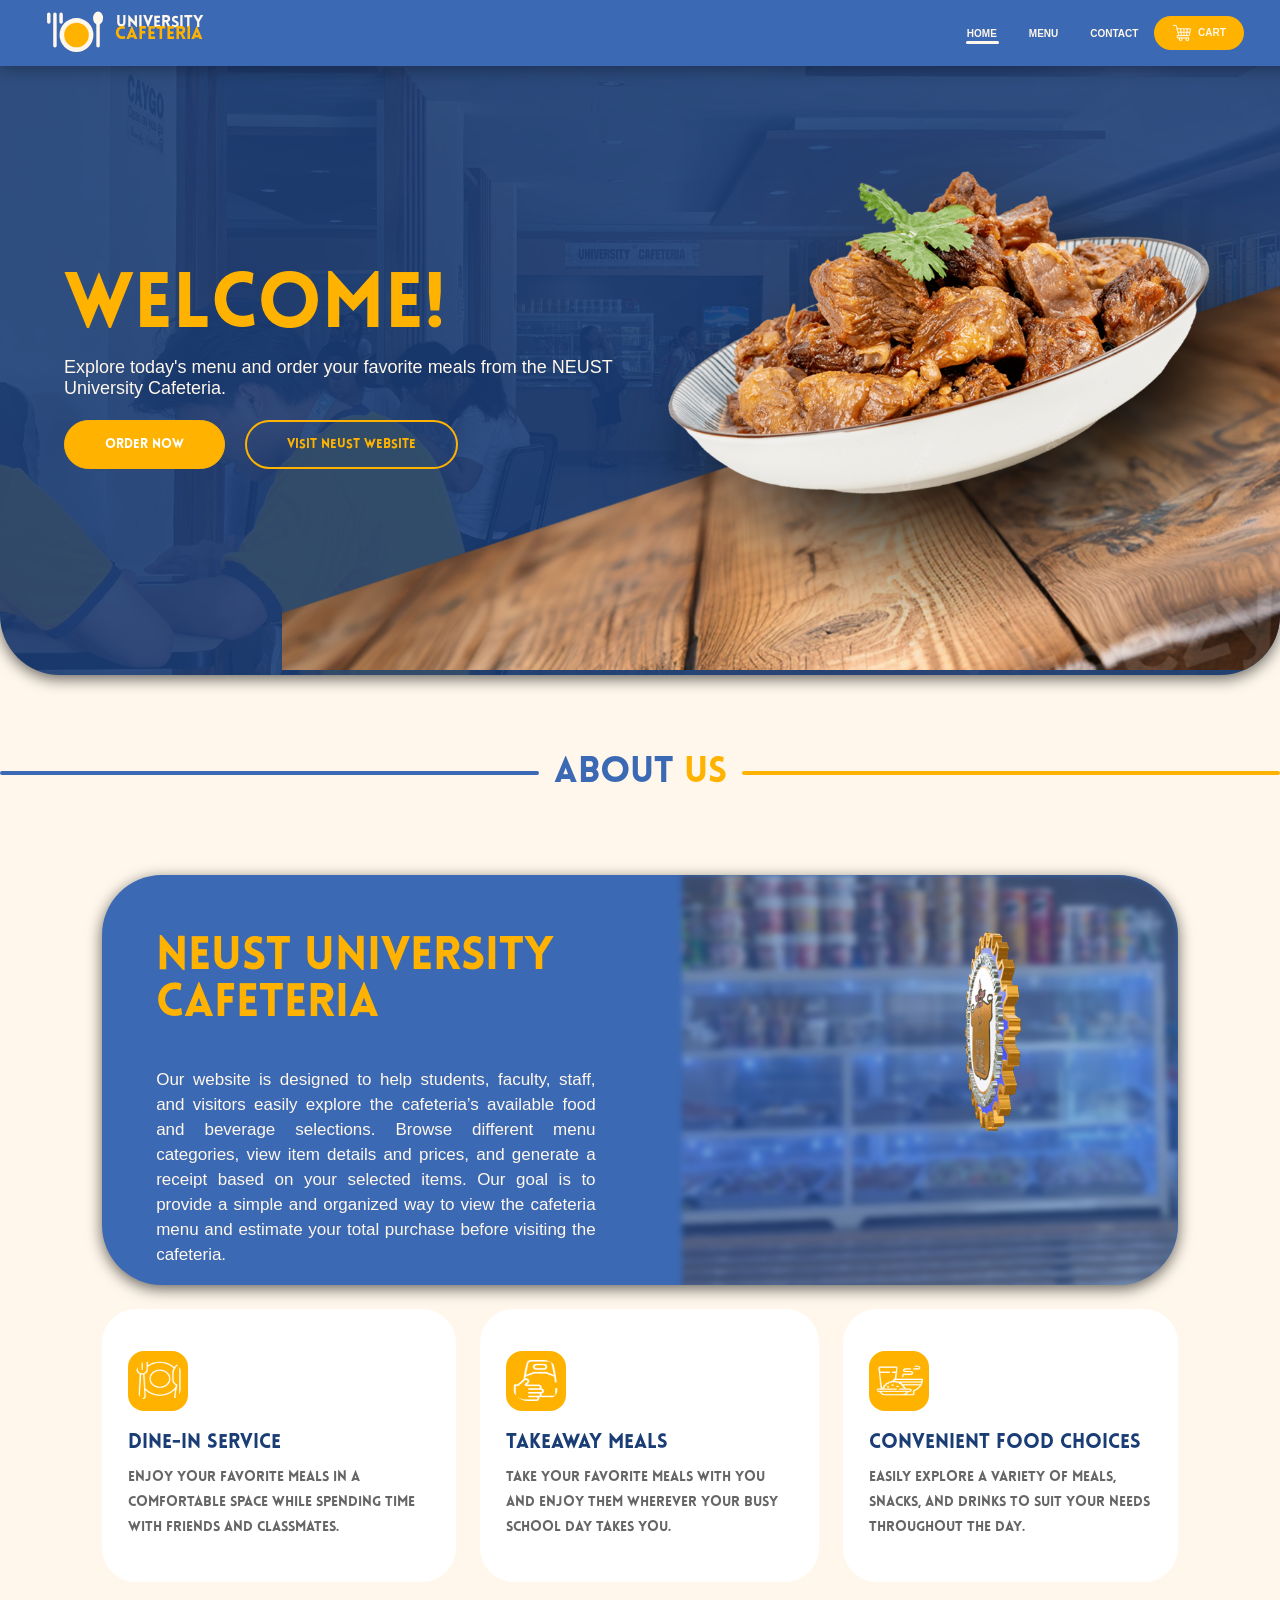
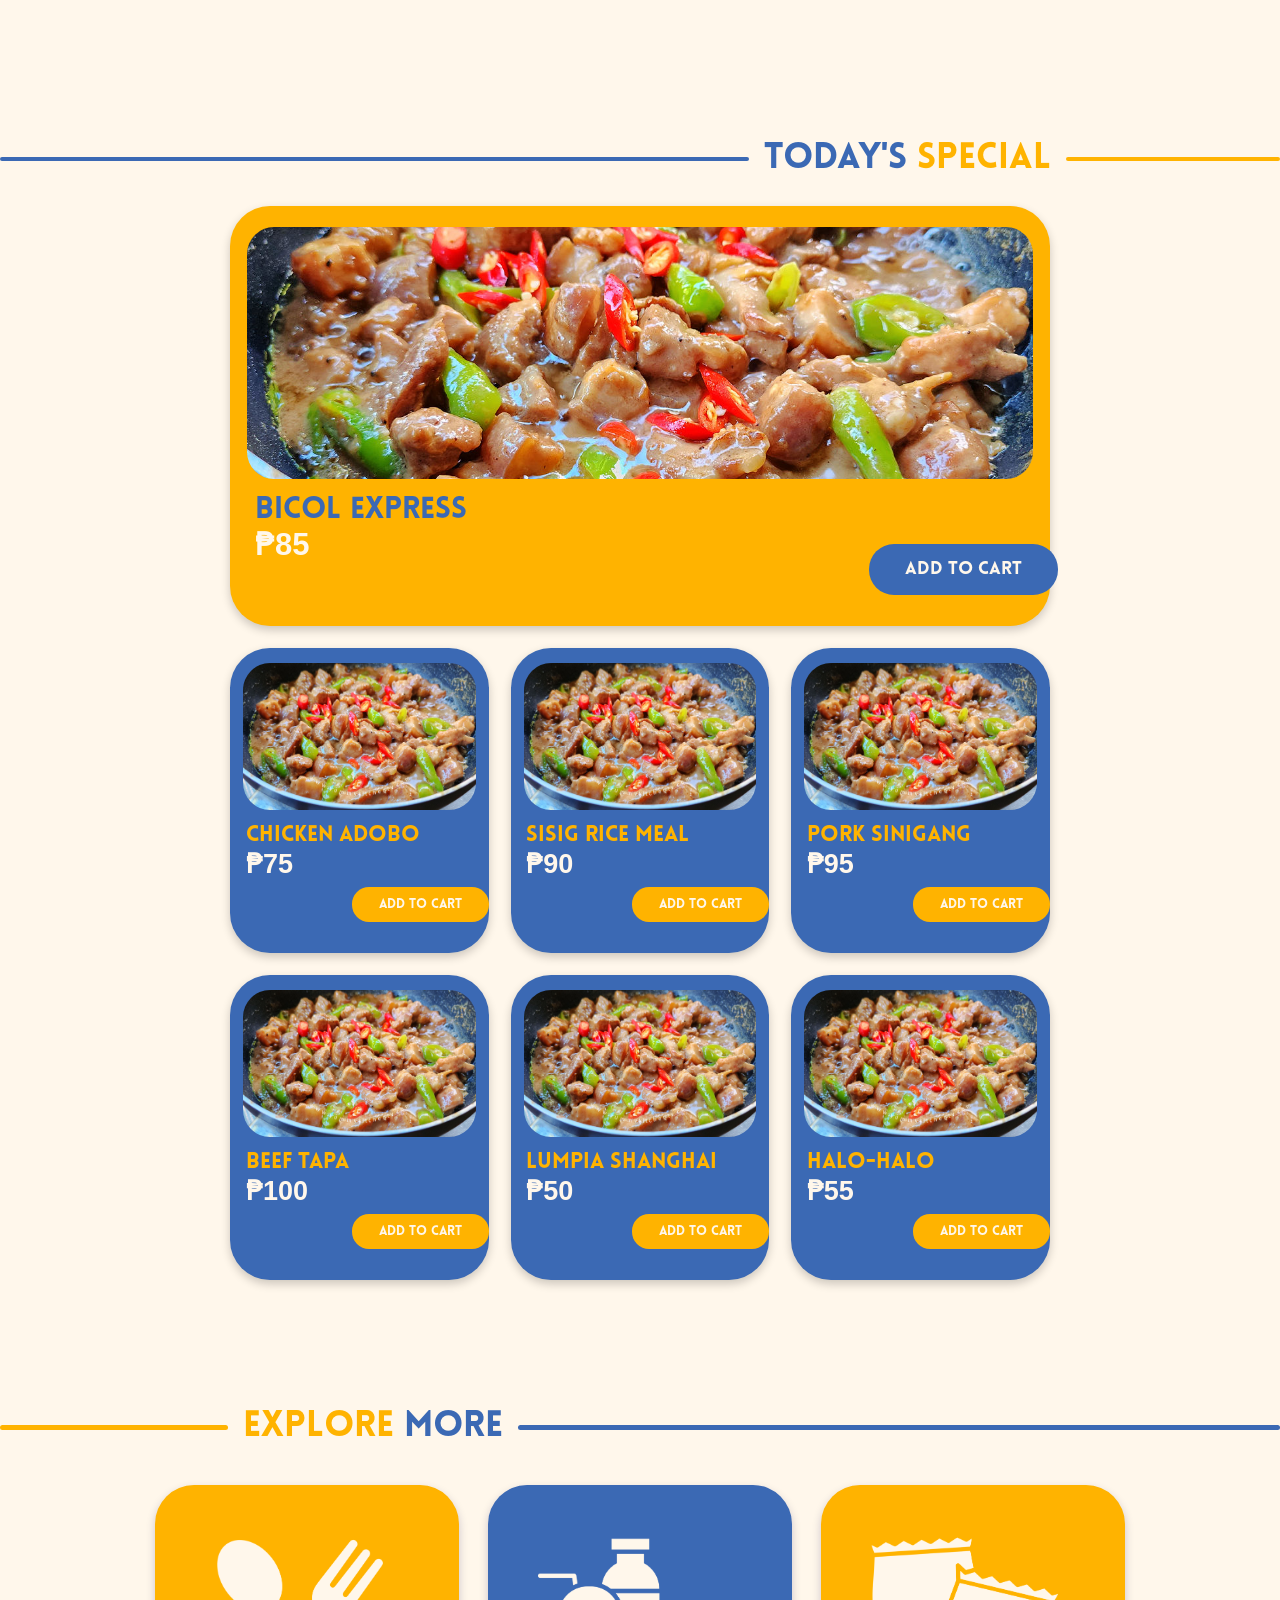
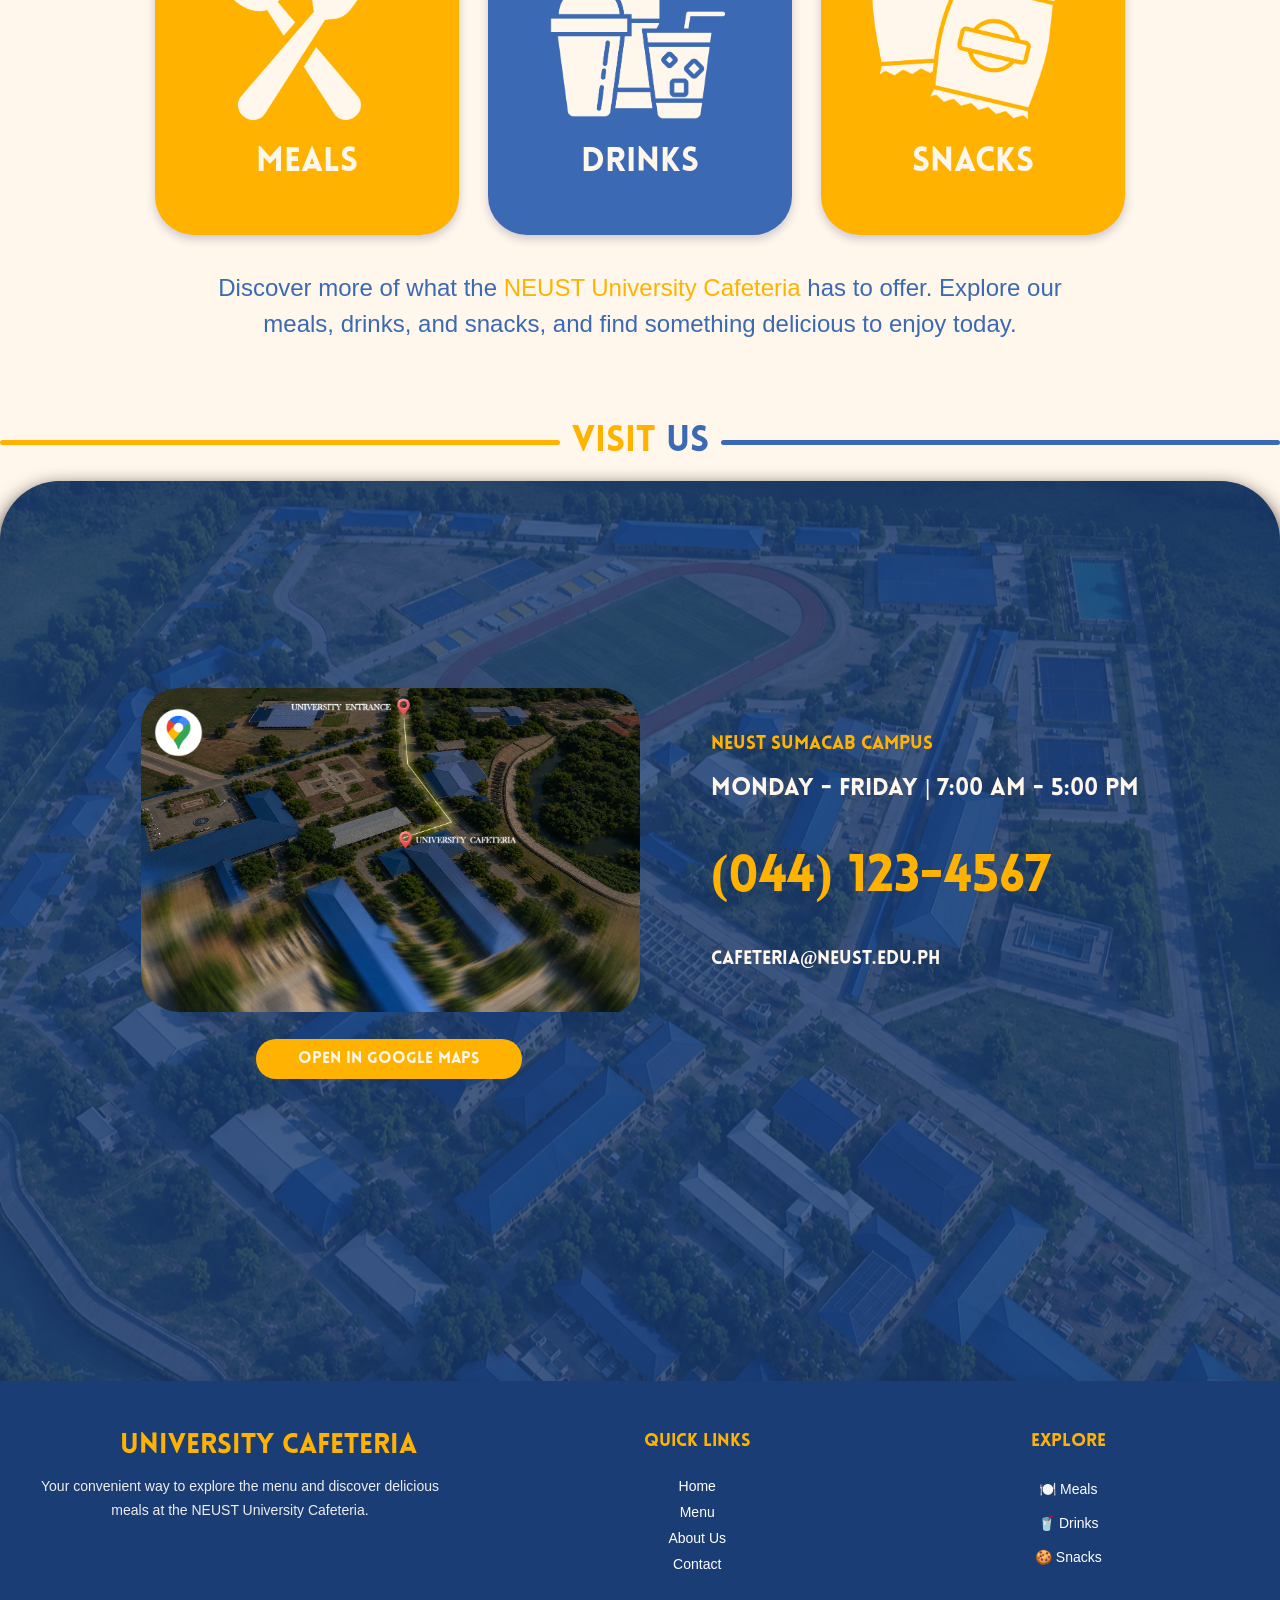
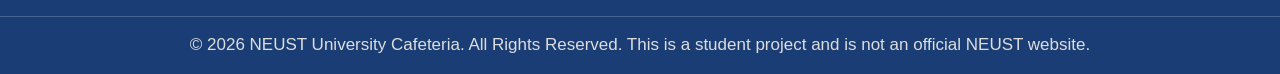
==== commit 0e362b3f: "push" ====
--- a/index.html
+++ b/index.html
@@ -10,228 +10,274 @@
     <link rel="stylesheet" href="css/global.css">
     <link rel="stylesheet" href="css/home.css">
     <link rel="stylesheet" href="css/footer.css">
-
 </head>
 <body>
+    <!-- Video Intro -->
+    <div class="intro">
+        <video autoplay muted playsinline>
+            <source src="videos/intro.mp4" type="video/mp4">
+        </video>
+    </div>
+
     <header>
-    <div id="logo">
-        <a href="#home" id="university">UNIVERSITY</a>
-        <a href="#home" id="cafeteria">CAFETERIA</a>
-    </div>
+        <div class="align1">
+        <img src="images/logo1.svg" class="logo2" alt="loading">
+        <div id="logo">
+            <a href="#home" id="university">UNIVERSITY</a>
+            <a href="#home" id="cafeteria">CAFETERIA</a>
+        </div>
+        </div>
 
         <nav class="navbar">
             <ul>
                 <li><a href="index.html" class="active">HOME</a></li>
                 <li><a href="menu.html">MENU</a></li>
-                <li><a href="cart.html">CART</a></li>
                 <li><a href="contact.html">CONTACT</a></li>
+                <li><a href="cart.html">
+                    <img src="images/shopping-cart.png" class="shopIcon" alt="cart">CART</a></li>
             </ul>
         </nav>
     </header>
 
     <section class="hero">
-
-    <div class="hero-content">
-        <h1>WELCOME!</h1>
-
-        <p class="subt">Explore today's menu and order your favorite meals from the NEUST University Cafeteria.
-        </p>
-
-        <div class="button-group">
-            <a href="menu.html" class="btn4" target="_self">ORDER NOW</a>
-
-            <a href="https://neust.edu.ph/" class="btn" target="_blank">VISIT NEUST WEBSITE</a>
-        </div>
-    </div>
-        <img src="images/logoGIF.gif" class="hero-logo" alt="loading">
+        <div class="hero-content">
+            <h1>WELCOME!</h1>
+
+            <p class="subt">
+                Explore today's menu and order your favorite meals from the NEUST University Cafeteria.
+            </p>
+
+            <div class="button-group">
+                <a href="menu.html" class="btn4" target="_self">ORDER NOW</a>
+                <a href="https://neust.edu.ph/" class="btn" target="_blank">VISIT NEUST WEBSITE</a>
+            </div>
+        </div>
+        <img src="images/picture1.png" class="pic1" alt="adobo">
         <img src="images/img1.jpg" class="hero-bg" alt="img1">
     </section>
 
-        <section class="special-title0">
+    <section class="special-title0">
         <div class="line0"></div>
-        <h2>
-            ABOUT <span>US</span>
-        </h2>
+        <h2>ABOUT <span>US</span></h2>
         <div class="line0"></div>
-        </section>
-
-        <section class="aboutus">
-            <div class="container">
-                <div class="text">
-                    <h1>Neust University Cafeteria</h1>
-                    <p>Our website is designed to help students, faculty, staff, and visitors easily explore the cafeteria’s available food and beverage selections. Browse different menu categories, view item details and prices, and generate a receipt based on your selected items. Our goal is to provide a simple and organized way to view the cafeteria menu and estimate your total purchase before visiting the cafeteria.
+    </section>
+
+    <section class="aboutus">
+        <div class="container">
+
+                    <img src="images/logoGIF.gif" class="hero-logo" alt="loading">
+            <div class="text">
+                <h1>Neust University Cafeteria</h1>
+                <p>
+                    Our website is designed to help students, faculty, staff, and visitors easily explore the cafeteria’s available food and beverage selections. Browse different menu categories, view item details and prices, and generate a receipt based on your selected items. Our goal is to provide a simple and organized way to view the cafeteria menu and estimate your total purchase before visiting the cafeteria.
+                </p>
+            </div>
+
+            <div class="vid">
+                <img src="images/uc_pic.png" class="vid" alt="pic">
+            </div>
+        </div>
+
+        <div class="our-services" id="services">
+            <div class="services-container">
+
+                <!-- Dine-In Service -->
+                <div class="service-card">
+                    <div class="service-icon">
+                        <img src="images/dineIN.png" class="service-icon" alt="dinein">
+                    </div>
+                    <h3>Dine-In Service</h3>
+                    <p>
+                        Enjoy your favorite meals in a comfortable
+                        space while spending time with friends
+                        and classmates.
                     </p>
                 </div>
-                    
-                    <div class="vid">
-                    <img src="images/uc_pic.png" class="vid" alt="pic">
+
+                <!-- Takeaway Meals -->
+                <div class="service-card">
+                    <div class="service-icon">
+                        <img src="images/takeOUT.png" class="service-icon" alt="takeaway">
+                    </div>
+                    <h3>Takeaway Meals</h3>
+                    <p>
+                        Take your favorite meals with you and
+                        enjoy them wherever your busy school
+                        day takes you.
+                    </p>
                 </div>
-            </div>
-        </section>
-        
+
+                <!-- Convenient Food Choices -->
+                <div class="service-card">
+                    <div class="service-icon">
+                        <img src="images/conv.png" class="service-icon" alt="takeaway">
+                    </div>
+                    <h3>Convenient Food Choices</h3>
+                    <p>
+                        Easily explore a variety of meals,
+                        snacks, and drinks to suit your needs
+                        throughout the day.
+                    </p>
+                </div>
+                
+            </div>
+        </div>
+
+    </section>
+
     <section class="special-title">
         <div class="line"></div>
-        <h2>
-            TODAY'S <span>SPECIAL</span>
-        </h2>
-        <div class="line"></div>
-    </section>
-    
-<div class="parent">
+        <h2>TODAY'S <span>SPECIAL</span></h2>
+        <div class="line"></div>
+    </section>
+
+    <div class="parent">
+
         <div class="div1">
-        <img src="images/food.jpg" class="imgf" alt="foodd">
-        <h2 class="title1">BICOL EXPRESS</h2>
-        <h2 class="title2">₱85</h2>
-       <a href="cart.html" class="btn2">ADD TO CART</a>
+            <img src="images/food.jpg" class="imgf" alt="Bicol Express">
+            <h2 class="title1">BICOL EXPRESS</h2>
+            <h2 class="title2">₱85</h2>
+            <a href="cart.html" class="btn2">ADD TO CART</a>
         </div>
 
         <div class="div3">
-            <img src="images/food.jpg" class="simgf" alt="foodd">
-        <h2 class="stitle1">BICOL EXPRESS</h2>
-        <h2 class="stitle2">₱85</h2>
-        <a href="cart.html" class="sbtn2">ADD TO CART</a>
+            <img src="images/food.jpg" class="simgf" alt="Chicken Adobo">
+            <h2 class="stitle1">CHICKEN ADOBO</h2>
+            <h2 class="stitle2">₱75</h2>
+            <a href="cart.html" class="sbtn2">ADD TO CART</a>
         </div>
 
         <div class="div4">
-            <img src="images/food.jpg" class="simgf" alt="foodd">
-        <h2 class="stitle1">BICOL EXPRESS</h2>
-        <h2 class="stitle2">₱85</h2>
-        <a href="cart.html" class="sbtn2">ADD TO CART</a>
-        </div>
+            <img src="images/food.jpg" class="simgf" alt="Sisig Rice Meal">
+            <h2 class="stitle1">SISIG RICE MEAL</h2>
+            <h2 class="stitle2">₱90</h2>
+            <a href="cart.html" class="sbtn2">ADD TO CART</a>
+        </div>
+
         <div class="div5">
-            <img src="images/food.jpg" class="simgf" alt="foodd">
-        <h2 class="stitle1">BICOL EXPRESS</h2>
-        <h2 class="stitle2">₱85</h2>
-        <a href="cart.html" class="sbtn2">ADD TO CART</a>
+            <img src="images/food.jpg" class="simgf" alt="Pork Sinigang">
+            <h2 class="stitle1">PORK SINIGANG</h2>
+            <h2 class="stitle2">₱95</h2>
+            <a href="cart.html" class="sbtn2">ADD TO CART</a>
         </div>
 
         <div class="div6">
-            <img src="images/food.jpg" class="simgf" alt="foodd">
-        <h2 class="stitle1">BICOL EXPRESS</h2>
-        <h2 class="stitle2">₱85</h2>
-        <a href="cart.html" class="sbtn2">ADD TO CART</a>
+            <img src="images/food.jpg" class="simgf" alt="Beef Tapa">
+            <h2 class="stitle1">BEEF TAPA</h2>
+            <h2 class="stitle2">₱100</h2>
+            <a href="cart.html" class="sbtn2">ADD TO CART</a>
         </div>
 
         <div class="div7">
-            <img src="images/food.jpg" class="simgf" alt="foodd">
-        <h2 class="stitle1">BICOL EXPRESS</h2>
-        <h2 class="stitle2">₱85</h2>
-        <a href="cart.html" class="sbtn2">ADD TO CART</a>
+            <img src="images/food.jpg" class="simgf" alt="Lumpia Shanghai">
+            <h2 class="stitle1">LUMPIA SHANGHAI</h2>
+            <h2 class="stitle2">₱50</h2>
+            <a href="cart.html" class="sbtn2">ADD TO CART</a>
         </div>
 
         <div class="div8">
-            <img src="images/food.jpg" class="simgf" alt="foodd">
-        <h2 class="stitle1">BICOL EXPRESS</h2>
-        <h2 class="stitle2">₱85</h2>
-        <a href="cart.html" class="sbtn2">ADD TO CART</a>
-        </div>
+            <img src="images/food.jpg" class="simgf" alt="Halo-Halo">
+            <h2 class="stitle1">HALO-HALO</h2>
+            <h2 class="stitle2">₱55</h2>
+            <a href="cart.html" class="sbtn2">ADD TO CART</a>
+        </div>
+
     </div>
 
-
     <section class="special-title2">
-    <div class="line"></div>
-    <h2>
-        EXPLORE <span>MORE</span>
-    </h2>
-    <div class="line"></div>
-    </section>
-
-    
-    
+        <div class="line"></div>
+        <h2>EXPLORE <span>MORE</span></h2>
+        <div class="line"></div>
+    </section>
+
     <div class="parent2">
-        
         <div class="fcard1">
-            <img src="images/meals.png" alt="foodd">
+            <img src="images/meals.png" alt="Meals">
             <h2>MEALS</h2>
         </div>
+
         <div class="fcard2">
-            <img src="images/drinks.png" alt="foodd">
+            <img src="images/drinks.png" alt="Drinks">
             <h2>DRINKS</h2>
         </div>
+
         <div class="fcard3">
-                    <img src="images/snacks.png" alt="foodd">
+            <img src="images/snacks.png" alt="Snacks">
             <h2>SNACKS</h2>
         </div>
     </div>
-            <p class="pexplore">
-            Discover more of what the <span> NEUST University Cafeteria </span> has to offer. Explore our meals, drinks, and snacks, and find something delicious to enjoy today.
-        </p>
-    
+
+    <p class="pexplore">
+        Discover more of what the <span>NEUST University Cafeteria</span> has to offer. Explore our meals, drinks, and snacks, and find something delicious to enjoy today.
+    </p>
 
     <section class="special-title3">
-    <div class="line"></div>
-    <h2>
-        VISIT <span>US</span>
-    </h2>
-    <div class="line"></div>
-    </section>
-
-<section class="visit">
-    <div class="allcontainer">
-
-        <img src="images/gmaps.png" class="gmaps" alt="Google Maps">
-
-        <div class="map-container">
-            <img src="images/map.png" class="mapp" alt="Map">
-            <a href="https://www.google.com/maps/place/NEUST+University+Cafeteria/@15.4450577,120.9368519,17z/data=!3m1!4b1!4m6!3m5!1s0x3397270046264d2f:0x98a21f9ae9380621!8m2!3d15.4450525!4d120.9394268!16s%2Fg%2F11zkgwq5zb?entry=ttu&g_ep=EgoyMDI2MDcyOS4wIKXMDSoASAFQAw%3D%3D"
-            target="_blank"
-            class="map-btn">
-                Open in Google Maps
-            </a>
-        </div>
-        
-        <div class="textv">
-            <h3 class="neustx">
-                NEUST Sumacab Campus
-            </h3>
-            <h2>
-                Monday - Friday | 7:00 AM - 5:00 PM
-            </h2>
-            <h1>
-                (044) 123-4567
-            </h1>
-            <h3>
-                cafeteria@neust.edu.ph
-            </h3>
-        </div>
-    </div>
+        <div class="line"></div>
+        <h2>VISIT <span>US</span></h2>
+        <div class="line"></div>
+    </section>
+
+    <section class="visit">
+        <div class="allcontainer">
+            <img src="images/gmaps.png" class="gmaps" alt="Google Maps">
+
+            <div class="map-container">
+                <img src="images/map.png" class="mapp" alt="Map">
+
+                <a href="https://www.google.com/maps/place/NEUST+University+Cafeteria/@15.4450577,120.9368519,17z/data=!3m1!4b1!4m6!3m5!1s0x3397270046264d2f:0x98a21f9ae9380621!8m2!3d15.4450525!4d120.9394268!16s%2Fg%2F11zkgwq5zb?entry=ttu&g_ep=EgoyMDI2MDcyOS4wIKXMDSoASAFQAw%3D%3D"
+                   target="_blank"
+                   class="map-btn">
+                    Open in Google Maps
+                </a>
+            </div>
+
+            <div class="textv">
+                <h3 class="neustx">NEUST Sumacab Campus</h3>
+                <h2>Monday - Friday | 7:00 AM - 5:00 PM</h2>
+                <h1>(044) 123-4567</h1>
+                <h3>cafeteria@neust.edu.ph</h3>
+            </div>
+        </div>
+
         <img src="images/cict.jpg" class="it" alt="cict">
-</section>
-
-    
-    
-<footer class="footer">
-    <div class="footer-container">
-
-        <div class="footer-brand">
-            <h2>University Cafeteria</h2>
+    </section>
+
+    <footer class="footer">
+        <div class="footer-container">
+
+            <div class="footer-brand">
+                <h2>University Cafeteria</h2>
+                <p>
+                    Your convenient way to explore the menu and discover
+                    delicious meals at the NEUST University Cafeteria.
+                </p>
+            </div>
+
+            <div class="footer-links">
+                <h3>Quick Links</h3>
+                <a href="index.html">Home</a>
+                <a href="menu.html">Menu</a>
+                <a href="about.html">About Us</a>
+                <a href="contact.html">Contact</a>
+            </div>
+
+            <div class="footer-explore">
+                <h3>Explore</h3>
+                <p>🍽️ Meals</p>
+                <p>🥤 Drinks</p>
+                <p>🍪 Snacks</p>
+            </div>
+
+        </div>
+
+        <div class="footer-bottom">
             <p>
-                Your convenient way to explore the menu and discover
-                delicious meals at the NEUST University Cafeteria.
+                © 2026 NEUST University Cafeteria. All Rights Reserved.
+                This is a student project and is not an official NEUST website.
             </p>
         </div>
-
-        <div class="footer-links">
-            <h3>Quick Links</h3>
-            <a href="index.html">Home</a>
-            <a href="menu.html">Menu</a>
-            <a href="about.html">About Us</a>
-            <a href="contact.html">Contact</a>
-        </div>
-
-    <div class="footer-explore">
-        <h3>Explore</h3>
-        <p>🍽️ Meals</p>
-        <p>🥤 Drinks</p>
-        <p>🍪 Snacks</p>
-    </div>
-
-    </div>
-
-    <div class="footer-bottom">
-        <p>© 2026 NEUST University Cafeteria. All Rights Reserved. This is a student project and is not an official NEUST website.</p>
-    </div>
-</footer>
-
+    </footer>
+
+    <script src="js/home.js"></script>
 </body>
 </html>
--- a/css/header.css
+++ b/css/header.css
@@ -11,71 +11,132 @@
     padding:20px 54px;
     background: var(--blue);
 
-    border-bottom-left-radius: 60px;
-    border-bottom-right-radius: 60px;
-
     /* SHADOW */
     box-shadow: 0 4px 15px rgba(0, 0, 0, 0.3);
 }
 
+.align1{
+    position: relative;
+    left: -16px;
+    display: flex;
+    gap: 0px;
+}
+
+.logo2 {
+    justify-content: center;
+    align-items: center;
+    width: 77px;
+    height: auto;
+
+}
+
 #logo{
+    position: relative;
+    top: 20px;
     display: flex;
-    flex-direction: column;   /* Stack vertically */
-    line-height: 1;
+    flex-direction: column;
+    align-items: center;
+    gap: 0px;
 }
 
 #university{
-    
-    text-align: center;
-    font-size: 11px;          /* Smaller */
+    margin-bottom: -6px;
+    text-align: left;
+    font-size: 16px;          /* Smaller */
     text-decoration: none;
     color: var(--beige);
 }
 
 #cafeteria{
-    font-size: 27px;          /* Bigger */
+    text-align: left;
+    font-size: 18px;          /* Bigger */
     font-weight: 700;
     text-decoration: none;
     color: var(--yellow);
 }
 
 .navbar ul{
-    display:flex;
-    list-style:none;
-    gap: 21px;
+    display: flex;
+    list-style: none;
+    gap: 0px;
     
     
 }
-.navbar a{
+
+/* NAVBAR LINKS */
+.navbar a {
+    position: relative;
+    display: inline-block;
+
     font-family: 'Gill Sans', 'Gill Sans MT', Calibri, 'Trebuchet MS', sans-serif;
-    display: inline-block;
     font-weight: bold;
     font-size: 10px;
-    padding: 8px 28px;
+    padding: 12px 16px;
     border-radius: 17px;
-
-    background: transparent;
-    border: 2px solid var(--yellow);
 
     color: var(--beige);
     text-decoration: none;
-
-    transition: background-color 0.3s ease, color 0.3s ease;
 }
 
-.navbar a:hover{
-    background-color: var(--yellow);
-    color: var(--beige)
+/* UNDERLINE */
+.navbar a::after {
+    content: "";
+    position: absolute;
+    left: 15px;
+    right: 14px;
+    bottom: 7px;
+
+    height: 3px;
+    background-color: var(--beige);
+    border-radius: 2px;
+
+    transform: scaleX(0);
+    transform-origin: center;
+    transition: transform 0.3s ease;
 }
 
-.navbar a.active{
-    background: var(--yellow);
-    color: var(--beige)
+/* APPEARING TRANSITION */
+.navbar a:hover::after,
+.navbar a.active::after {
+    transform: scaleX(1);
 }
 
-.navbar a.active{
-    background: var(--yellow);
-    color: var(--beige)
+.navbar a[href="cart.html"] {
+    display: flex;
+    align-items: center;
+    justify-content: center;
+    gap: 7px;
+
+    background-color: var(--yellow);
+    width: 90px;
+    padding: 8px 12px;
+    box-sizing: border-box;
+
+    transition: filter 0.3s ease;
+}
+
+.shopIcon {
+    width: 18px;
+    height: 18px;
+    margin: 0;
+    padding: 0;
+    object-fit: contain;
+}
+
+/* CART BUTTON */
+.navbar a[href="cart.html"] {
+    background-color: var(--yellow);
+    transition: filter 0.3s ease;
+}
+
+/* CART HOVER */
+.navbar a[href="cart.html"]:hover {
+    filter: brightness(1.30);
+}
+
+/* REMOVE CART UNDERLINE */
+.navbar a[href="cart.html"]::after {
+    display: none;
 }
 
 
@@ -84,23 +145,27 @@
 
     header {
         width: 100%;
-        height: auto;
+        height: 50px;
         box-sizing: border-box;
         padding: 12px 18px;
-        border-bottom-left-radius: 30px;
-        border-bottom-right-radius: 30px;
     }
 
+    .align1 {
+        left: 0px;
+    }
+    .logo2 {
+        width: 50px;
+    }
     #logo {
         flex-shrink: 0;
     }
 
     #university {
-        font-size: 7px;
+        font-size: 10px;
     }
 
     #cafeteria {
-        font-size: 17px;
+        font-size: 10px;
     }
 
     .navbar ul {
--- a/css/home.css
+++ b/css/home.css
@@ -24,6 +24,39 @@
     overflow: hidden;
 }
 
+/* intro */
+.intro {
+    position: fixed;
+    inset: 0;
+    width: 100%;
+    height: 100vh;
+    background-color: var(--yellow);
+    overflow: hidden;
+    z-index: 9999;
+
+    animation: fadeOut 1s ease forwards;
+    animation-delay: 2s;
+}
+
+.intro video {
+    width: 100%;
+    height: 100%;
+    object-fit: cover;
+}
+
+@keyframes fadeOut {
+    from {
+        opacity: 1;
+        visibility: visible;
+    }
+
+    to {
+        opacity: 0;
+        visibility: hidden;
+    }
+}
+
+
 .hero-content {
     display: flex;
     flex-direction: column;
@@ -34,6 +67,16 @@
     color: var(--yellow);
 }
 
+.pic1 {
+    position: absolute;
+    top: -330px;
+    right: -2px;
+    width: 1000px;
+    height: 1000px;
+    object-fit: cover;
+    z-index: 1;
+}
+
 .hero-content h1 {
     margin-bottom: -7px;
     font-size: clamp(45px, 6vw, 81px);
@@ -43,12 +86,8 @@
     position: absolute;
     width: 100%;
     height: 100%;
-
     z-index: 0;
     opacity: 0.1;
-
-    border-bottom-left-radius: 60px;
-    border-bottom-right-radius: 60px;
 
     object-fit: cover;
 }
@@ -111,8 +150,8 @@
     z-index: 2;
     position: absolute;
     width: min(79%, 1100px);
-    left: 38%;
-    top: -9%;
+    left: 42%;
+    top: -22%;
 }
 
 /* about us */
@@ -123,7 +162,7 @@
     justify-content: center;
 
     gap: 15px;
-    margin: 80px 0 -115px;
+    margin: 80px 0 32px;
 }
 .special-title0 h2{
     font-size: 36px;
@@ -155,11 +194,13 @@
     width: 100%;
     min-height: 100vh;
     display: flex;
+    flex-direction: column;
+    gap: 0px;
     justify-content: center;
     align-items: center;
 }
 
-.aboutus .container {
+.container {
     position: relative;
     width: 84%;
     height: -56%;
@@ -180,7 +221,7 @@
     border-bottom-right-radius: 60px;
     padding: 0%;
     margin-bottom: -4px;;
-    filter: opacity(0.7);
+    filter: opacity(0.7) blur(2px);
 }
 
 .aboutus .text {
@@ -213,7 +254,7 @@
     justify-content: center;
 
     gap: 15px;
-    margin: 15px 0 -9px;
+    margin: 18px 0 -9px;
 }
 
 .special-title h2{
@@ -244,6 +285,71 @@
     background: #ffb300;
 }
 
+.our-services {
+    gap: 28px;
+    width: 94%;
+    margin: -17px auto;
+    margin-bottom: 48px;
+    padding: 41px 5%;
+    background-color: rgba(255, 255, 255, 0);
+    box-sizing: border-box;
+}
+
+.services-subtitle {
+    color: var(--yellow);
+    font-size: 13px;
+    font-weight: bold;
+    letter-spacing: 7px;
+}
+
+.services-container {
+    display: flex;
+    gap: 24px;
+}
+
+.service-card {
+    background-color: #fff;
+    padding: 42px 26px;
+    border-radius: 34px;
+    transition: transform 0.3s ease,
+    box-shadow 0.3s ease;
+}
+
+.service-card:hover {
+    transform: translateY(-8px);
+    box-shadow: 0 12px 30px rgba(6, 43, 99, 0.12);
+}
+
+.service-icon {
+    width: 60px;
+    height: 60px;
+    display: flex;
+    align-items: center;
+    justify-content: center;
+    background-color: var(--yellow);
+    border-radius: 16px;
+    margin-bottom: 22px;
+}
+
+.service-icon img {
+    position: relative;
+    top: 11px;
+    width: 47px;
+    height: 41px;
+}
+
+.service-card h3 {
+    color: var(--darkblue);
+    font-size: 20px;
+    margin: 0 0 12px;
+}
+
+.service-card p {
+    color: #666;
+    font-size: 14px;
+    line-height: 1.8;
+    margin: 0;
+}
 
 /* EXPLORE MORE */
 
@@ -316,17 +422,6 @@
 }
 
 /* parent */
-
-.parent {
-    display: grid;
-    grid-template-columns: repeat(6, 1fr);
-    grid-template-rows: repeat(10, 78px);
-    gap: 33px;
-
-    width: 64%;
-
-    margin: 38px auto -1%;
-}
 
 .title1 {
     color: var(--blue);
@@ -356,27 +451,6 @@
     font-size: 27px;
     padding-left: 6%;   
     font-family: 'Gill Sans', 'Gill Sans MT', Calibri, 'Trebuchet MS', sans-serif;
-}
-
-.parent > div {
-    border-radius: 40px;
-    box-shadow: 0 4px 10px rgba(0, 0, 0, 0.2);
-    transition: 0.3s ease;
-    cursor: pointer;
-}
-
-
-.parent > div:hover {
-    transform: translateY(-3px) scale(1.03);
-    filter: brightness(1.1);
-}
-
-.div1 {
-    grid-column: span 6 / span 6;
-    grid-row: span 4 / span 4;
-    background-color: var(--yellow);
-    margin-bottom: 0%;
-
 }
 
 .btn2 {
@@ -444,59 +518,68 @@
 }
 
 
+.parent {
+    display: grid;
+    grid-template-columns: repeat(3, 1fr);
+    grid-template-rows: 420px 305px 305px;
+    grid-template-areas:
+        "box1 box1 box1"
+        "box3 box4 box5"
+        "box6 box7 box8";
+    gap: 22px;
+
+    width: 64%;
+    margin: 38px auto;
+}
+
+.div1 {
+    grid-area: box1;
+    background-color: var(--yellow);
+}
+
 .div3 {
-    grid-column: span 2 / span 2;
-    grid-row: span 3 / span 3;
-    grid-column-start: 3;
-    grid-row-start: 5;
+    grid-area: box3;
     background-color: var(--blue);
-   
 }
 
 .div4 {
-    grid-column: span 2 / span 2;
-    grid-row: span 3 / span 3;
-    grid-column-start: 5;
-    grid-row-start: 5;
+    grid-area: box4;
     background-color: var(--blue);
-   
 }
 
 .div5 {
-    grid-column: span 2 / span 2;
-    grid-row: span 3 / span 3;
-    grid-column-start: 1;
-    grid-row-start: 5;
+    grid-area: box5;
     background-color: var(--blue);
-     
 }
 
 .div6 {
-    grid-column: span 2 / span 2;
-    grid-row: span 3 / span 3;
-    grid-row-start: 8;
+    grid-area: box6;
     background-color: var(--blue);
-
 }
 
 .div7 {
-    grid-column: span 2 / span 2;
-    grid-row: span 3 / span 3;
-    grid-column-start: 3;
-    grid-row-start: 8;
+    grid-area: box7;
     background-color: var(--blue);
-
 }
 
 .div8 {
-    grid-column: span 2 / span 2;
-    grid-row: span 3 / span 3;
-    grid-column-start: 5;
-    grid-row-start: 8;
+    grid-area: box8;
     background-color: var(--blue);
-    
-}
-        
+}
+
+.parent > div {
+    border-radius: 40px;
+    box-shadow: 0 4px 10px rgba(0, 0, 0, 0.2);
+    transition: 0.3s ease;
+    cursor: pointer;
+}
+
+.parent > div:hover {
+    transform: translateY(-10px);
+    filter: brightness(1.1);
+}
+
+
 
 /* EXPLORE MORE SECTION */
 
@@ -560,10 +643,9 @@
     font-size: 24px;
     line-height: 1.5;
 
-    width: 78%;
+    width: 68%;
     margin: 0 auto;
-    padding: 24px;
-    padding-bottom: 0%;
+    margin-bottom: 58px;
 
     text-align: center;
 }
@@ -679,16 +761,28 @@
 @media (max-width: 768px) {
 
     .hero {
-        min-height: 37vh;
+        min-height: 59vh;
         padding: 61px 0;
         border-bottom-left-radius: 35px;
         border-bottom-right-radius: 35px;
     }
 
+    .pic1 {
+    position: absolute;
+    top: 154px;
+    right: -30px;
+    width: 600px;
+    height: 550px;
+    object-fit: cover;
+    z-index: 1;
+    transform: rotate(11deg);
+}
+
+
     .hero-content {
         position: relative;
-        top: 57px;
-        width: 89%;
+        top: -49px;
+        width: 90%;
         text-align: center;
         align-items: center;
     }
@@ -720,10 +814,9 @@
 
     .hero-logo {
 
-        width: 100%;
-        left: 0%;
-        top: 4%;
-        opacity: 0.8;
+        width: 500px;
+        left: -20%;
+        top: 57%;
     }
 
     .hero-bg {
@@ -733,41 +826,15 @@
     }
 
     .parent {
-        width: 81%;
-
+        width: 90%;
         grid-template-columns: repeat(2, 1fr);
-        grid-template-rows: auto;
-        gap: 15px;
-
-        margin: 43px auto;
-    }
-
-    .parent > div {
-    border-radius: 26px;
-    }
-
-
-    /* MAIN CARD */
-
-    .div1 {
-        grid-column: 1 / -1;
-        grid-row: auto;
-        min-height: 295px;
-    }
-
-
-    /* CARDS */
-
-    .div3,
-    .div4,
-    .div5,
-    .div6,
-    .div7,
-    .div8 {
-        border-radius: 26px;
-        grid-column: span 1;
-        grid-row: auto;
-        min-height: 206px;
+        grid-template-rows: 300px repeat(3, 220px);
+        grid-template-areas:
+            "box1 box1"
+            "box3 box4"
+            "box5 box6"
+            "box7 box8";
+        gap: 20px;
     }
 
 
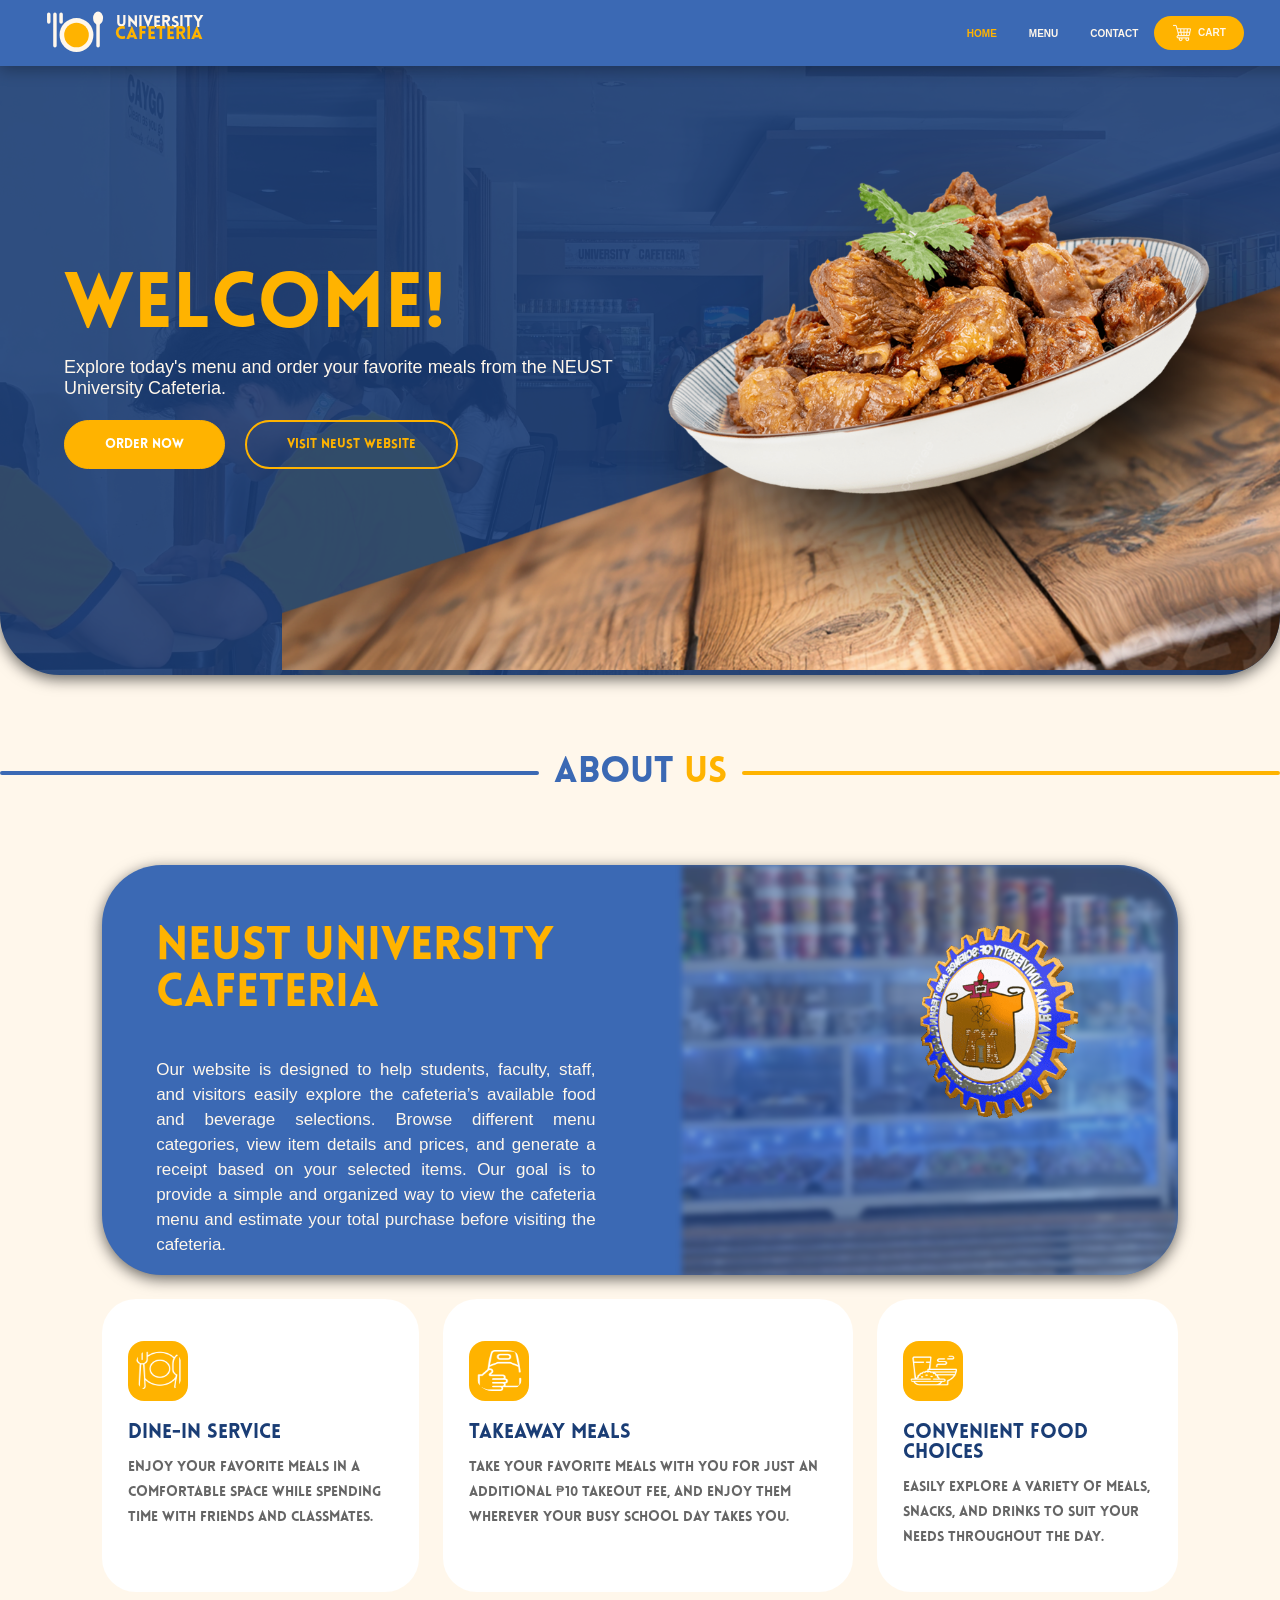
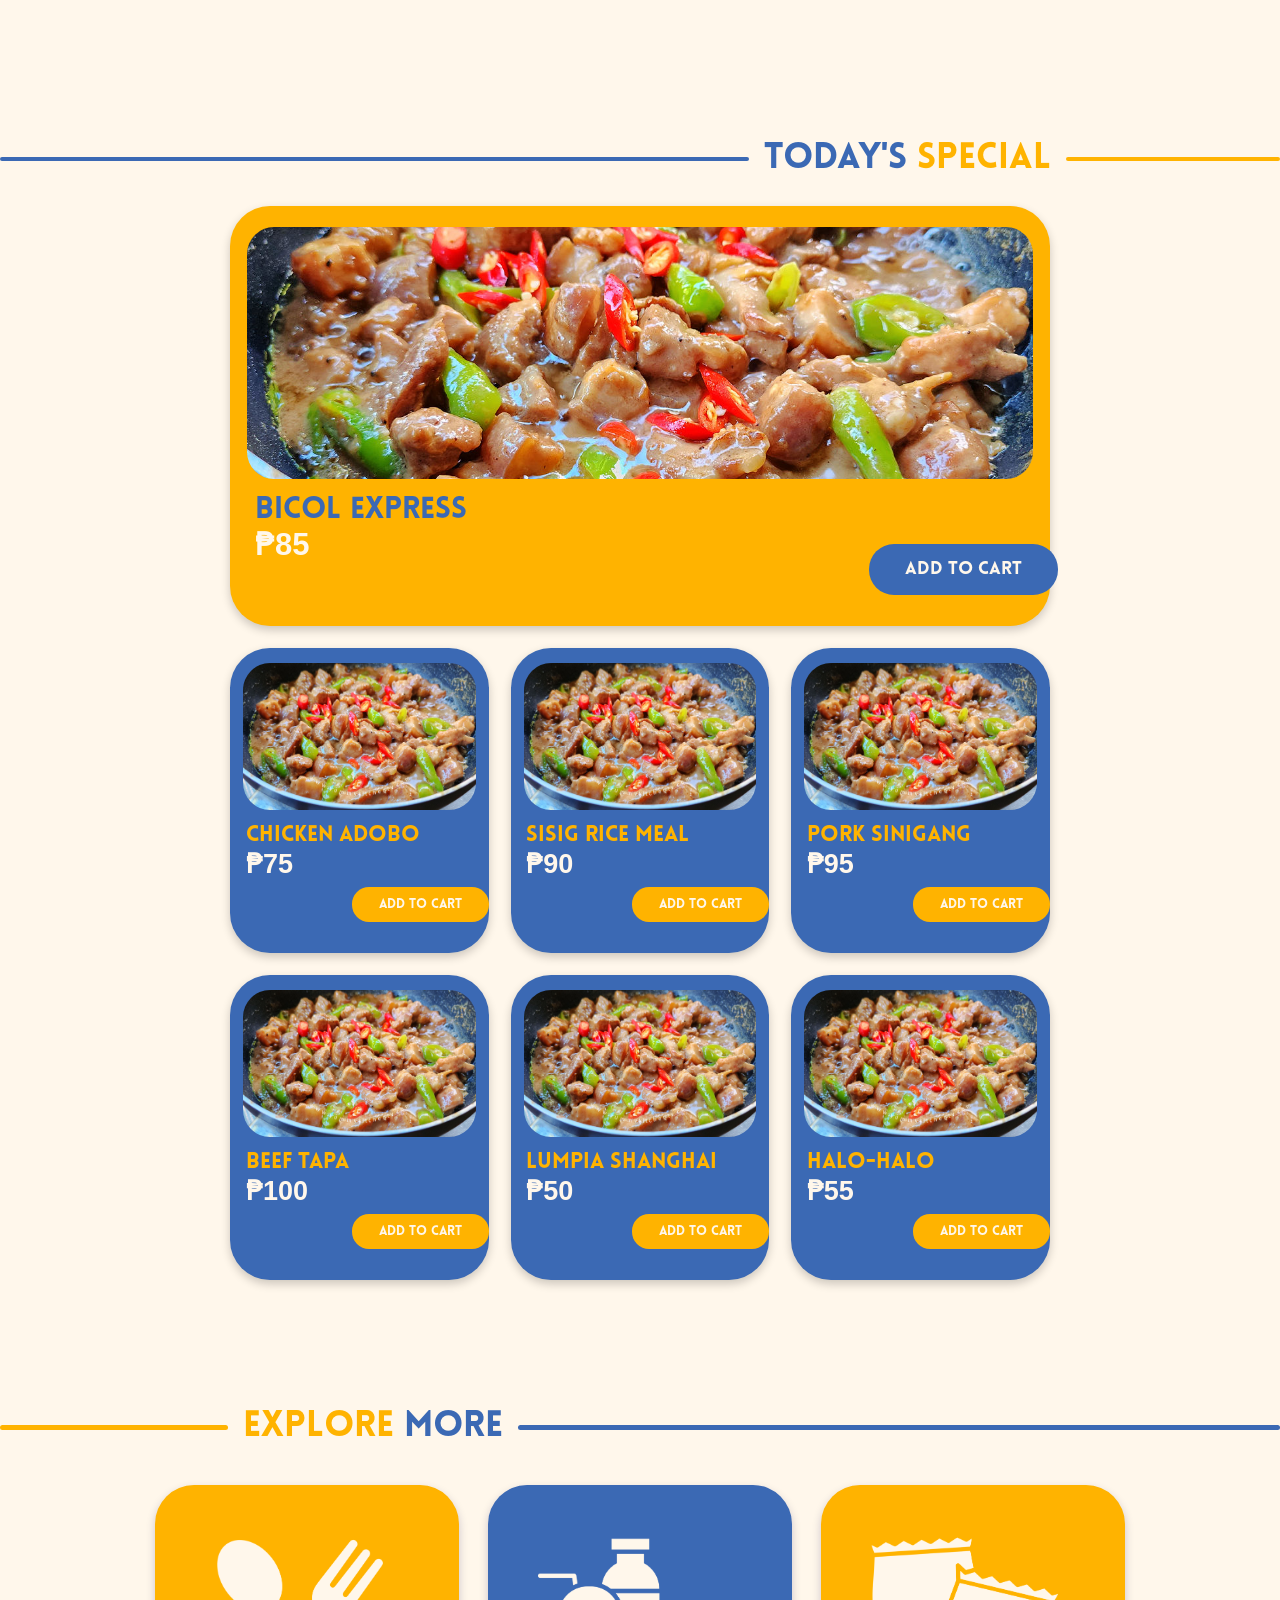
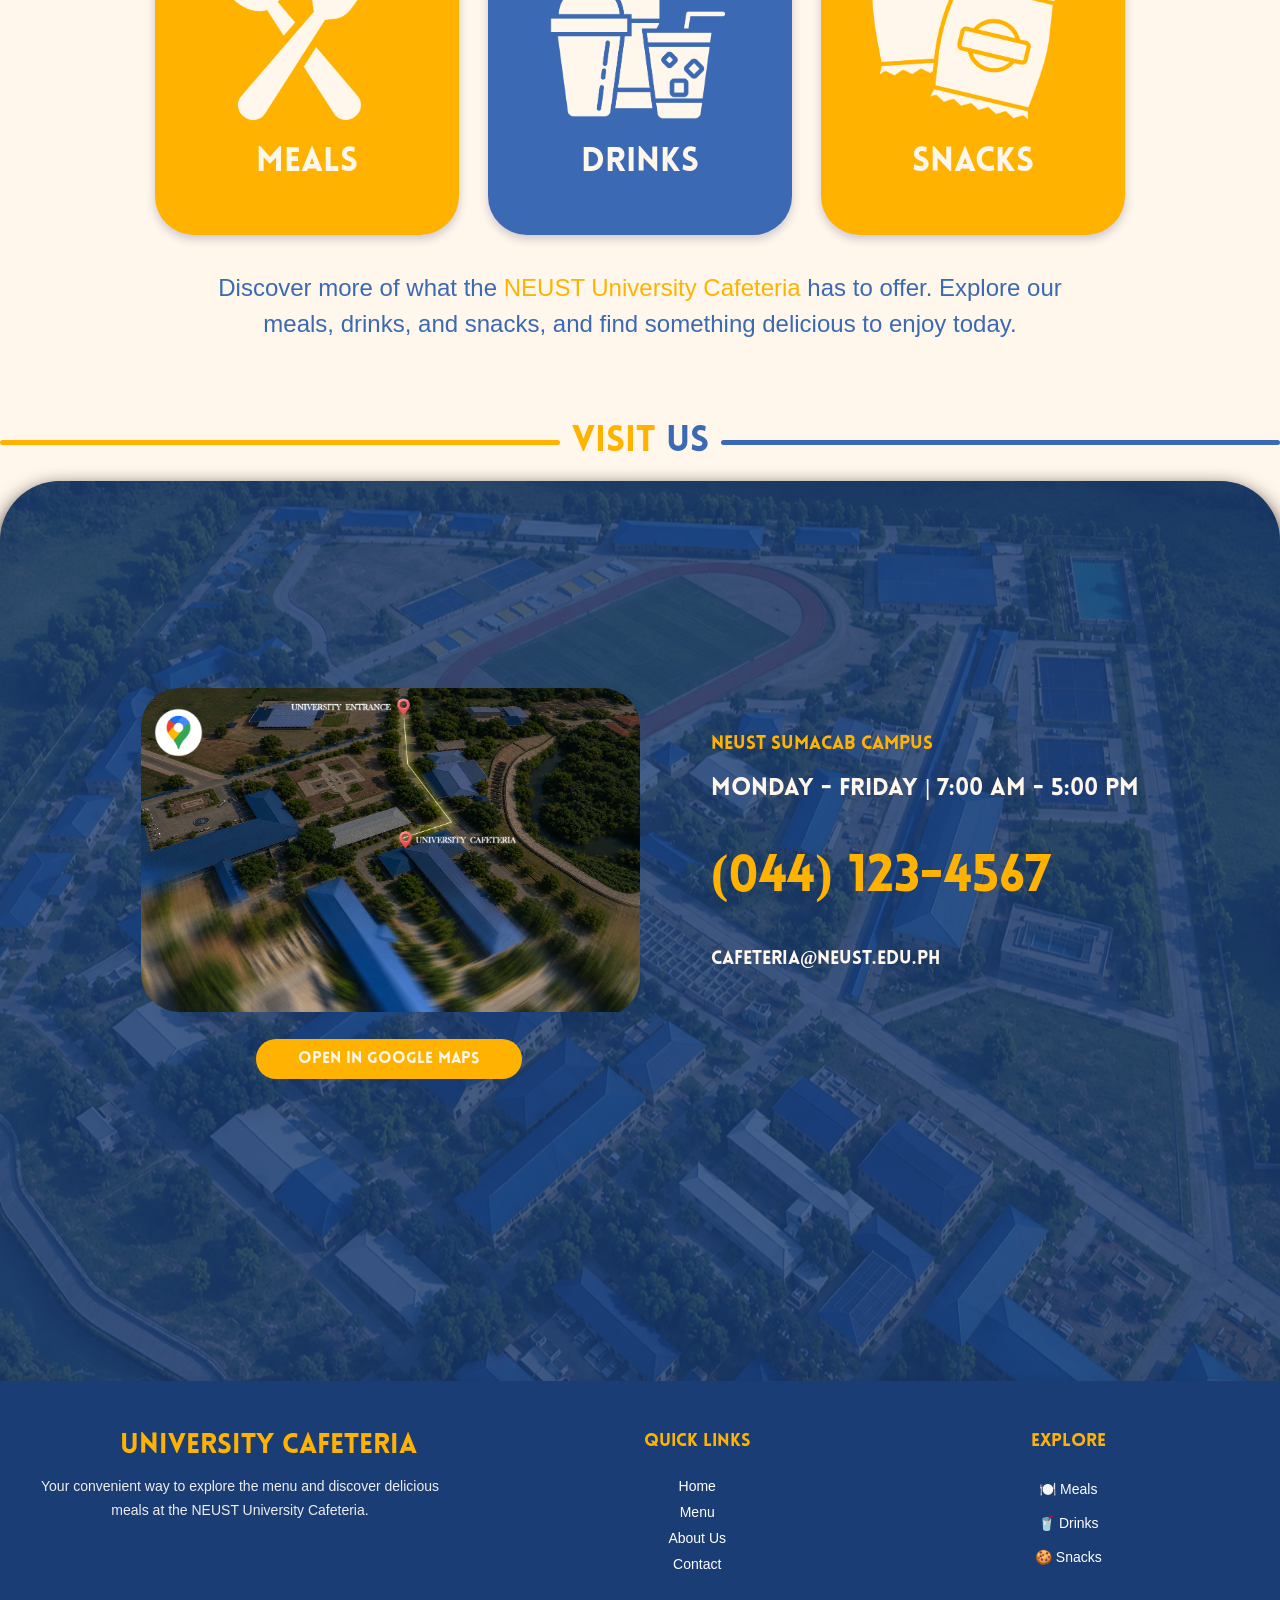
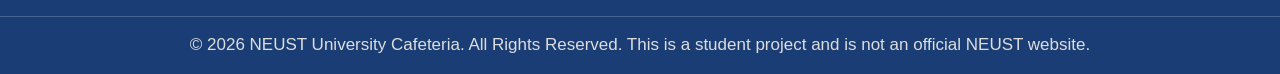
==== commit 6e4c72ce: "push" ====
--- a/index.html
+++ b/index.html
@@ -101,9 +101,7 @@
                     </div>
                     <h3>Takeaway Meals</h3>
                     <p>
-                        Take your favorite meals with you and
-                        enjoy them wherever your busy school
-                        day takes you.
+                        Take your favorite meals with you for just an additional ₱10 takeout fee, and enjoy them wherever your busy school day takes you.
                     </p>
                 </div>
 
--- a/css/header.css
+++ b/css/header.css
@@ -76,6 +76,16 @@
 
     color: var(--beige);
     text-decoration: none;
+    transition: color 0.3s ease;
+}
+
+/* ACTIVE PAGE COLOR */
+.navbar a.active {
+    color: var(--yellow);
+}
+
+.navbar a:hover {
+    color: var(--yellow);
 }
 
 /* UNDERLINE */
@@ -85,9 +95,8 @@
     left: 15px;
     right: 14px;
     bottom: 7px;
-
     height: 3px;
-    background-color: var(--beige);
+    background-color: var(--yellow);
     border-radius: 2px;
 
     transform: scaleX(0);
@@ -95,24 +104,33 @@
     transition: transform 0.3s ease;
 }
 
-/* APPEARING TRANSITION */
-.navbar a:hover::after,
-.navbar a.active::after {
+/* UNDERLINE ONLY ON HOVER */
+.navbar a:hover::after {
     transform: scaleX(1);
 }
 
+/* CART BUTTON */
 .navbar a[href="cart.html"] {
     display: flex;
     align-items: center;
     justify-content: center;
     gap: 7px;
-
     background-color: var(--yellow);
+    color: var(--beige);
     width: 90px;
     padding: 8px 12px;
     box-sizing: border-box;
-
     transition: filter 0.3s ease;
+}
+
+/* CART HOVER */
+.navbar a[href="cart.html"]:hover {
+    filter: brightness(1.30);
+}
+
+/* REMOVE CART UNDERLINE */
+.navbar a[href="cart.html"]::after {
+    display: none;
 }
 
 .shopIcon {
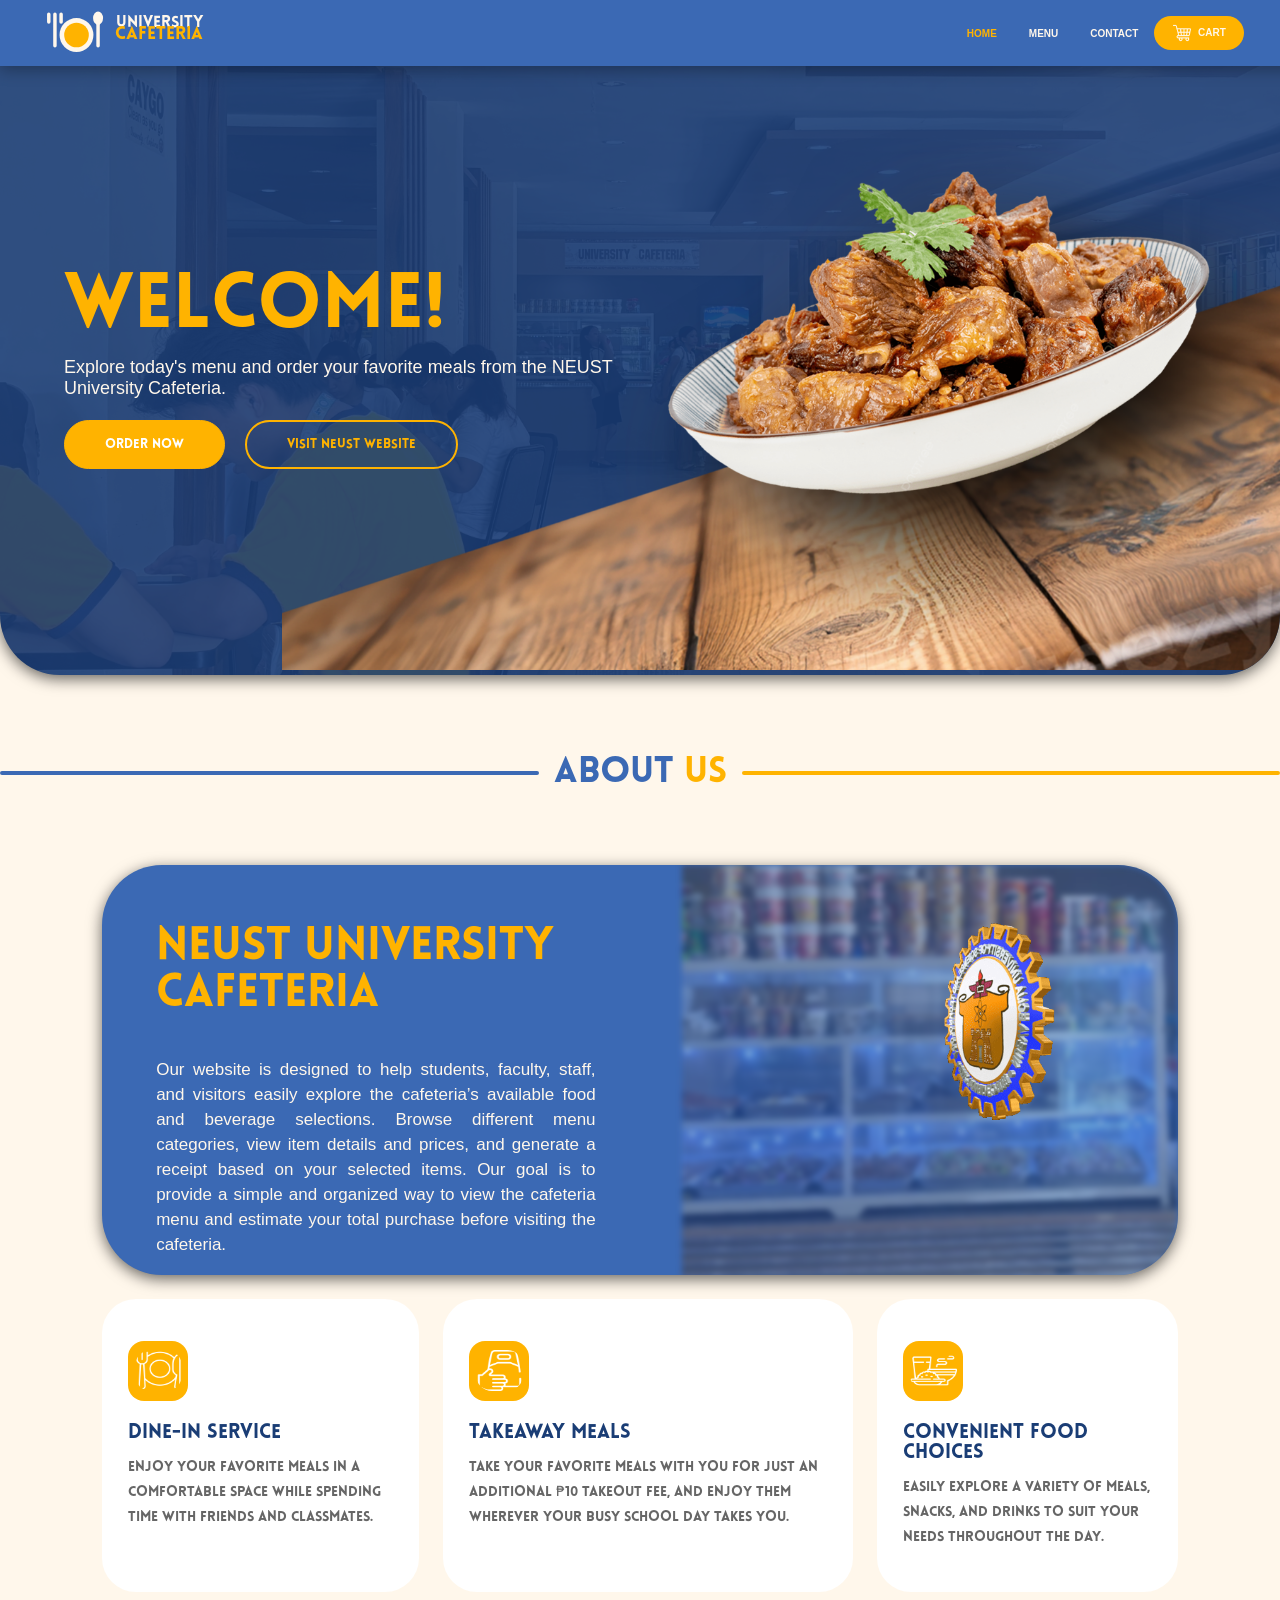
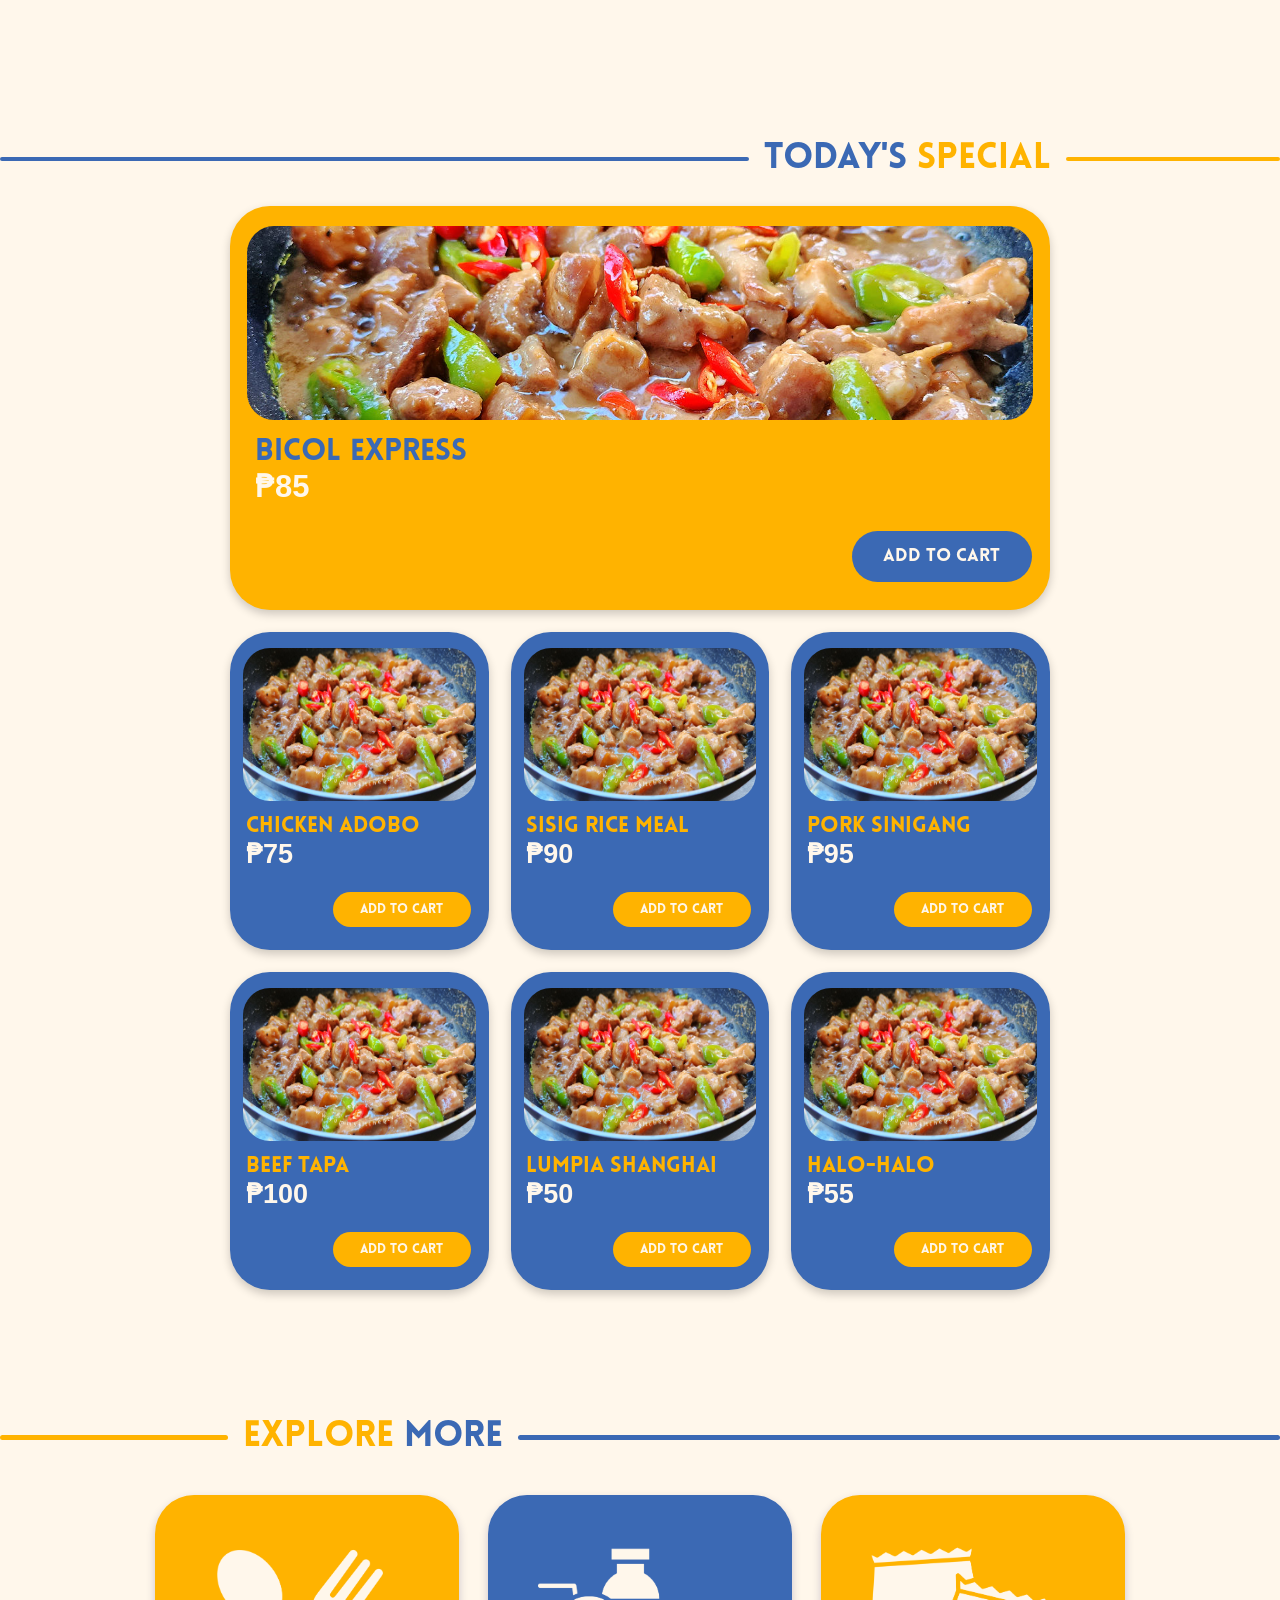
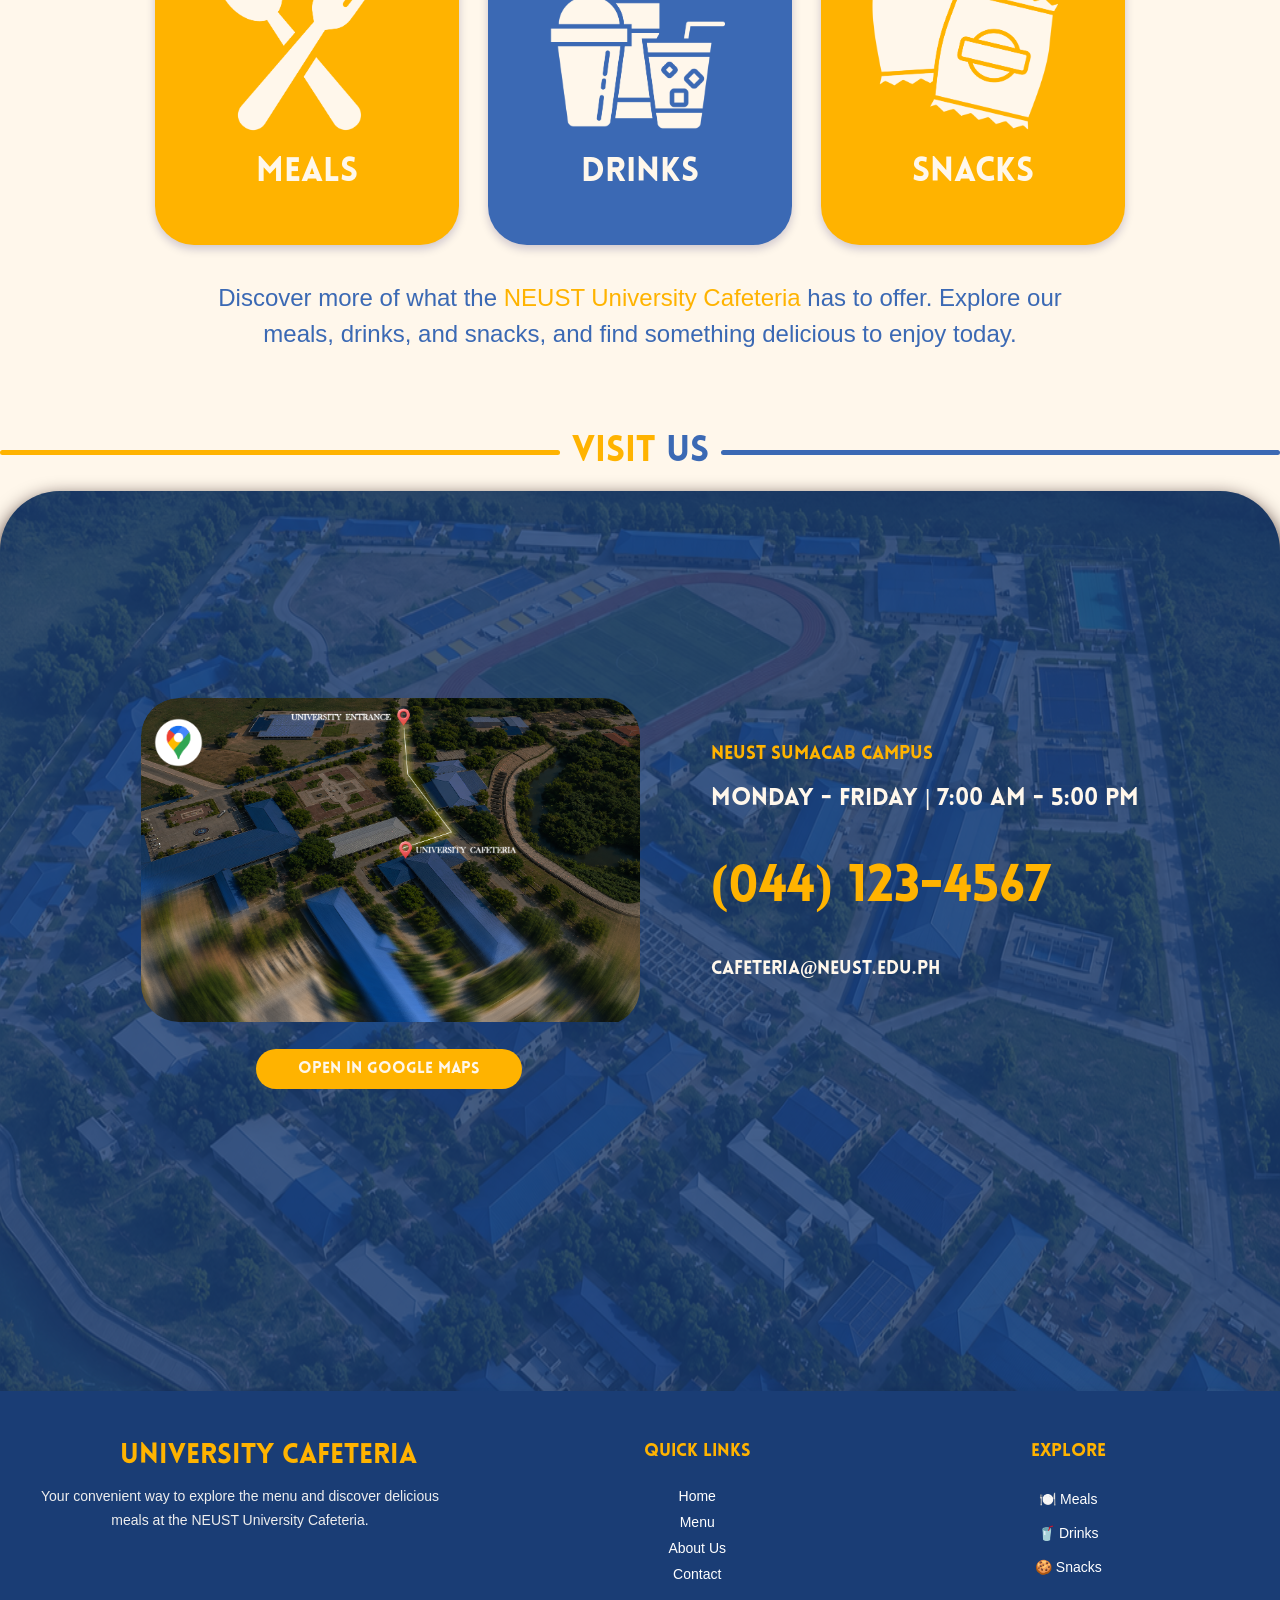
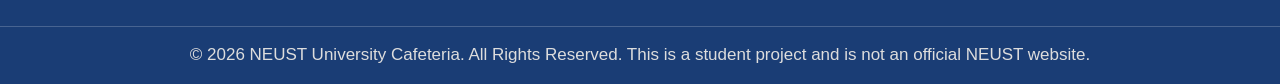
==== commit 87a350a0: "push" ====
--- a/index.html
+++ b/index.html
@@ -33,8 +33,7 @@
                 <li><a href="index.html" class="active">HOME</a></li>
                 <li><a href="menu.html">MENU</a></li>
                 <li><a href="contact.html">CONTACT</a></li>
-                <li><a href="cart.html">
-                    <img src="images/shopping-cart.png" class="shopIcon" alt="cart">CART</a></li>
+                <li><a href="cart.html"><img src="images/shopping-cart.png" class="shopIcon" alt="cart">CART<h3 class="quantity-logo"></h3></a></li>
             </ul>
         </nav>
     </header>
@@ -277,5 +276,6 @@
     </footer>
 
     <script src="js/home.js"></script>
+    <script src="js/quantity.js"></script>
 </body>
 </html>
--- a/css/header.css
+++ b/css/header.css
@@ -157,6 +157,23 @@
     display: none;
 }
 
+/* quantity logo */
+
+.quantity-logo {
+    position: absolute;
+    background-color: #E53935;
+    top: -12px;
+    right: 0px;
+    width: 18px;
+    height: 18px;
+    border-radius: 50%;
+    font-size: 8px;
+    display: none;
+    justify-content: center;
+    align-items: center;
+
+    z-index: 10;
+}
 
 /* PHONE */
 @media (max-width: 768px) {
--- a/css/home.css
+++ b/css/home.css
@@ -454,21 +454,22 @@
 }
 
 .btn2 {
+    display: block;
     color: #fff7eb;
     text-decoration: none;
     background-color: var(--blue);
-    width: 87px;
-    height: -2px;
-    padding: 16px 36px;
-    border-radius: 25px;
-   font-size: 18px;
+    width: 180px;
+    padding: 16px 20px;
+    margin-left: auto;
+    margin-right: 18px;
+    border-radius: 28px;
+    font-size: 18px;
     font-weight: bold;
+    text-align: center;
     transition: 0.3s ease;
-    position: relative;
-    left: 78%;
-    top: -7%;
-
-}
+    box-sizing: border-box;
+}
+
 
 .btn2:hover {
     background-color: #bbcce8;
@@ -476,30 +477,30 @@
 }
 
 .sbtn2 {
+    display: block;
+    width: 84px;
+    height: auto;
+    padding: 11px 27px;
+    margin-left: auto;
+    margin-right: 18px;
+
     color: #fff7eb;
     text-decoration: none;
     background-color: var(--yellow);
-    width: 106px;
-    height: -2px;
-    padding: 11px 27px;
-    border-radius: 17px;
-   font-size: 13px;
+    border-radius: 28px;
+    font-size: 13px;
     font-weight: bold;
 
-    position: relative;
-    left: 47%;
-    top: -2%;
     transition: 0.3s ease;
-
-}
-
+    box-sizing: content-box;
+}
 .sbtn2:hover {
     background-color: #f5df89;
 }
 
 .imgf {
     width: 96%;
-    height: 60%;
+    height: 48%;
     object-fit: cover;
 
     position: relative;
@@ -521,7 +522,7 @@
 .parent {
     display: grid;
     grid-template-columns: repeat(3, 1fr);
-    grid-template-rows: 420px 305px 305px;
+    grid-template-rows: 404px 318px 318px;
     grid-template-areas:
         "box1 box1 box1"
         "box3 box4 box5"
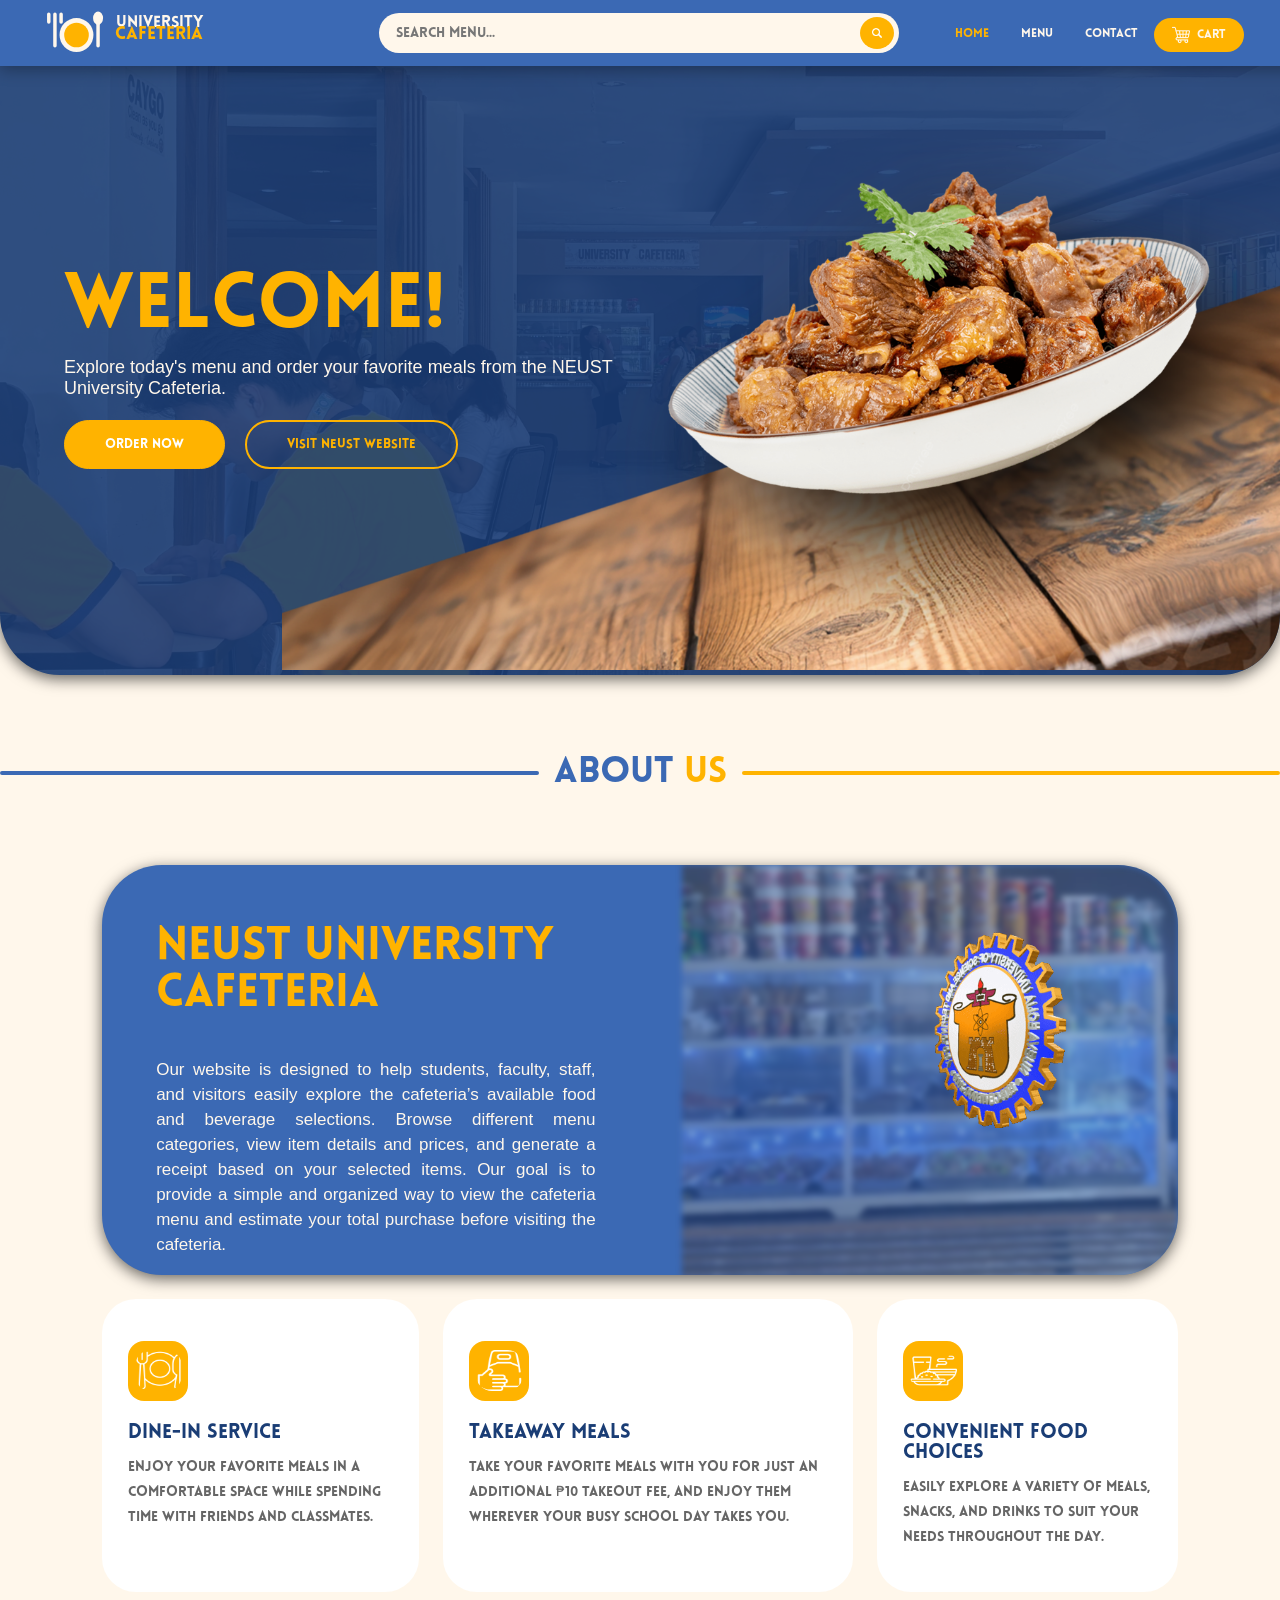
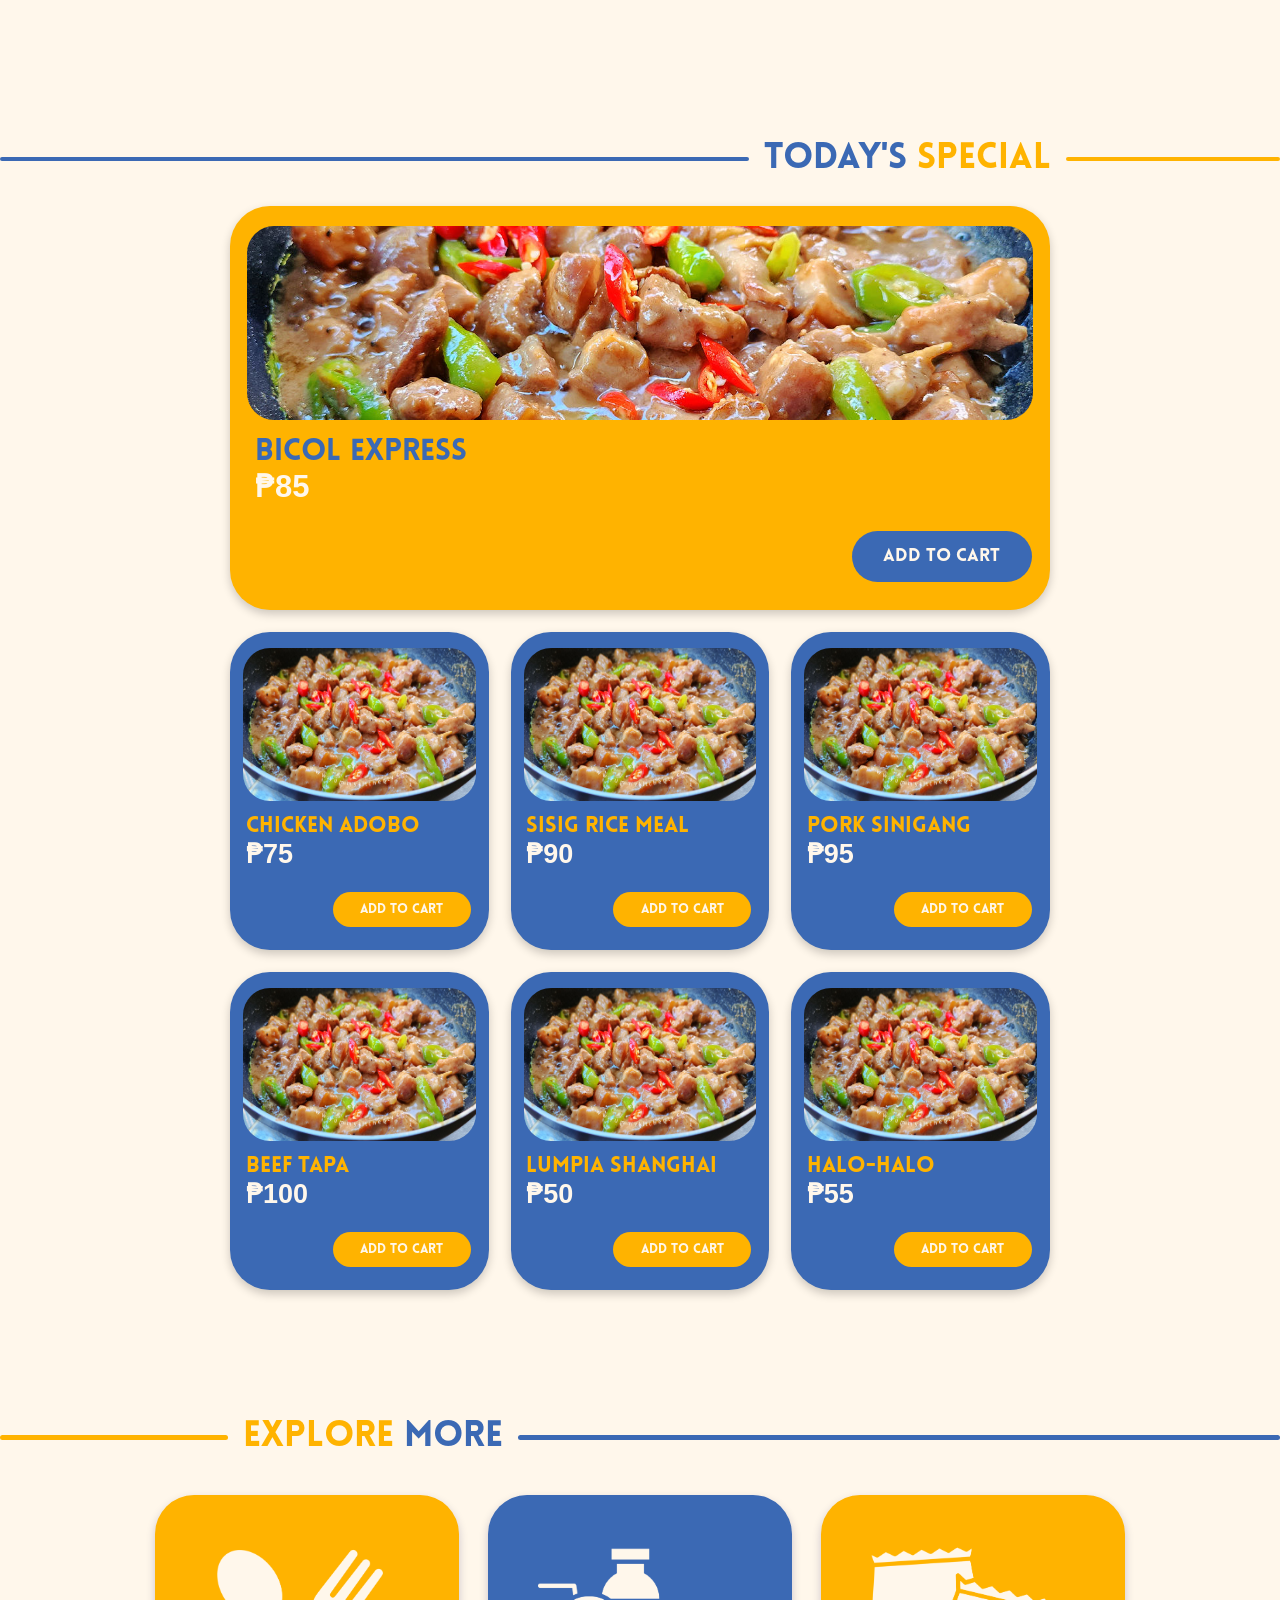
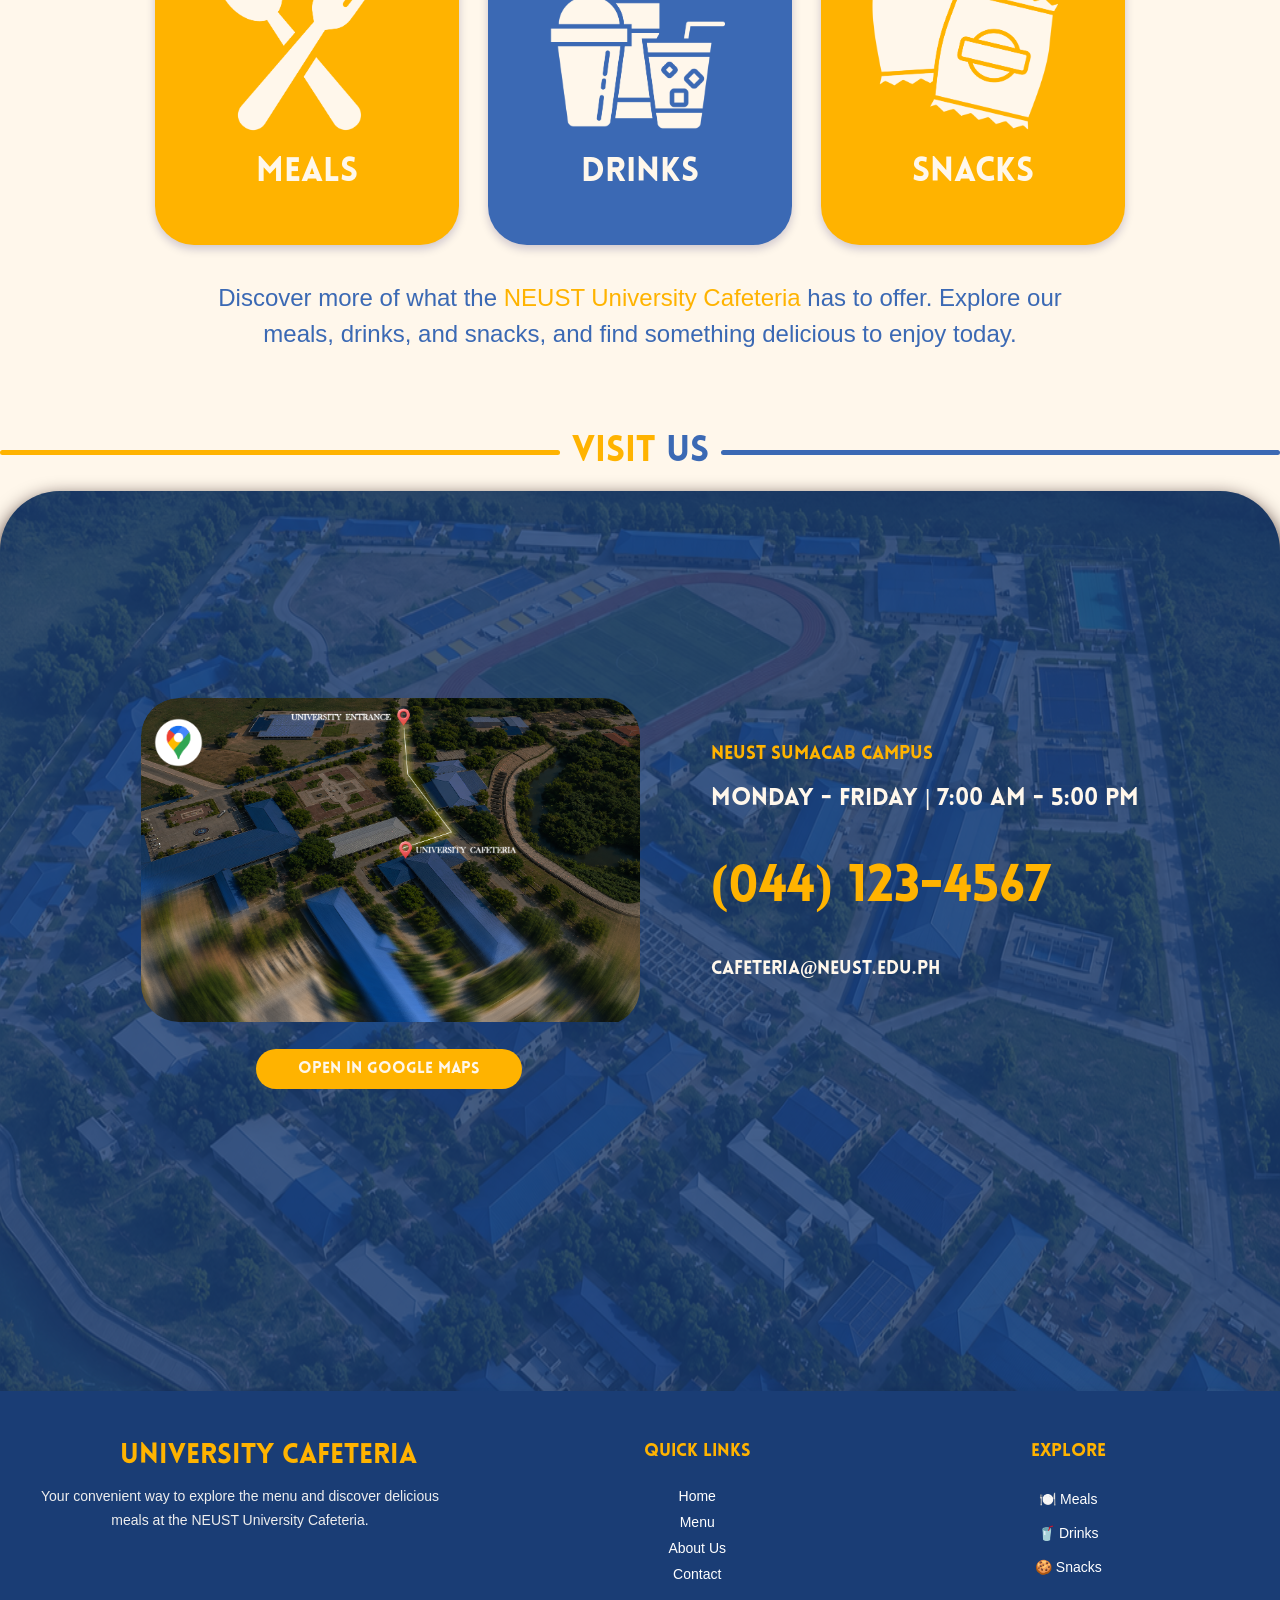
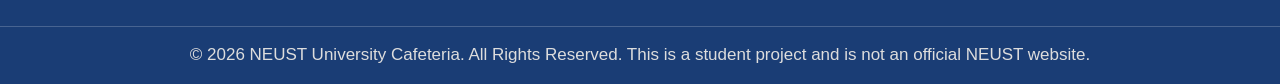
==== commit 941787dc: "push" ====
--- a/index.html
+++ b/index.html
@@ -18,8 +18,15 @@
             <source src="videos/intro.mp4" type="video/mp4">
         </video>
     </div>
-
+    
+    <input type="checkbox" id="sidebar-toggle">
+
+    <!-- HAMBURGER BUTTON -->
+    <label for="sidebar-toggle" class="menu-btn">
+        ☰
+    </label>
     <header>
+            <label for="sidebar-toggle" class="close-btn">&times;</label>
         <div class="align1">
         <img src="images/logo1.svg" class="logo2" alt="loading">
         <div id="logo">
@@ -27,7 +34,12 @@
             <a href="#home" id="cafeteria">CAFETERIA</a>
         </div>
         </div>
-
+        <div class="nav-search">
+            <input type="text" id="nav-search" placeholder="Search menu...">
+            <button type="button" id="search-btn">
+            <img src="images/magnifying-glass (1).png" class="magnifying-glass"></img>
+            </button>
+        </div>
         <nav class="navbar">
             <ul>
                 <li><a href="index.html" class="active">HOME</a></li>
@@ -128,58 +140,59 @@
         <div class="line"></div>
     </section>
 
-    <div class="parent">
-
-        <div class="div1">
-            <img src="images/food.jpg" class="imgf" alt="Bicol Express">
-            <h2 class="title1">BICOL EXPRESS</h2>
-            <h2 class="title2">₱85</h2>
-            <a href="cart.html" class="btn2">ADD TO CART</a>
-        </div>
-
-        <div class="div3">
-            <img src="images/food.jpg" class="simgf" alt="Chicken Adobo">
-            <h2 class="stitle1">CHICKEN ADOBO</h2>
-            <h2 class="stitle2">₱75</h2>
-            <a href="cart.html" class="sbtn2">ADD TO CART</a>
-        </div>
-
-        <div class="div4">
-            <img src="images/food.jpg" class="simgf" alt="Sisig Rice Meal">
-            <h2 class="stitle1">SISIG RICE MEAL</h2>
-            <h2 class="stitle2">₱90</h2>
-            <a href="cart.html" class="sbtn2">ADD TO CART</a>
-        </div>
-
-        <div class="div5">
-            <img src="images/food.jpg" class="simgf" alt="Pork Sinigang">
-            <h2 class="stitle1">PORK SINIGANG</h2>
-            <h2 class="stitle2">₱95</h2>
-            <a href="cart.html" class="sbtn2">ADD TO CART</a>
-        </div>
-
-        <div class="div6">
-            <img src="images/food.jpg" class="simgf" alt="Beef Tapa">
-            <h2 class="stitle1">BEEF TAPA</h2>
-            <h2 class="stitle2">₱100</h2>
-            <a href="cart.html" class="sbtn2">ADD TO CART</a>
-        </div>
-
-        <div class="div7">
-            <img src="images/food.jpg" class="simgf" alt="Lumpia Shanghai">
-            <h2 class="stitle1">LUMPIA SHANGHAI</h2>
-            <h2 class="stitle2">₱50</h2>
-            <a href="cart.html" class="sbtn2">ADD TO CART</a>
-        </div>
-
-        <div class="div8">
-            <img src="images/food.jpg" class="simgf" alt="Halo-Halo">
-            <h2 class="stitle1">HALO-HALO</h2>
-            <h2 class="stitle2">₱55</h2>
-            <a href="cart.html" class="sbtn2">ADD TO CART</a>
-        </div>
-
-    </div>
+
+        <div class="parent">
+
+            <div class="div1">
+                <img src="images/food.jpg" class="imgf" alt="Bicol Express">
+                <h2 class="title1">BICOL EXPRESS</h2>
+                <h2 class="title2">₱85</h2>
+                <button type="button" class="btn2">ADD TO CART</button>
+            </div>
+
+            <div class="div3">
+                <img src="images/food.jpg" class="simgf" alt="Chicken Adobo">
+                <h2 class="stitle1">CHICKEN ADOBO</h2>
+                <h2 class="stitle2">₱75</h2>
+                <button type="button" class="sbtn2">ADD TO CART</button>
+            </div>
+
+            <div class="div4">
+                <img src="images/food.jpg" class="simgf" alt="Sisig Rice Meal">
+                <h2 class="stitle1">SISIG RICE MEAL</h2>
+                <h2 class="stitle2">₱90</h2>
+                <button type="button" class="sbtn2">ADD TO CART</button>
+            </div>
+
+            <div class="div5">
+                <img src="images/food.jpg" class="simgf" alt="Pork Sinigang">
+                <h2 class="stitle1">PORK SINIGANG</h2>
+                <h2 class="stitle2">₱95</h2>
+                <button type="button" class="sbtn2">ADD TO CART</button>
+            </div>
+
+            <div class="div6">
+                <img src="images/food.jpg" class="simgf" alt="Beef Tapa">
+                <h2 class="stitle1">BEEF TAPA</h2>
+                <h2 class="stitle2">₱100</h2>
+                <button type="button" class="sbtn2">ADD TO CART</button>
+            </div>
+
+            <div class="div7">
+                <img src="images/food.jpg" class="simgf" alt="Lumpia Shanghai">
+                <h2 class="stitle1">LUMPIA SHANGHAI</h2>
+                <h2 class="stitle2">₱50</h2>
+                <button type="button" class="sbtn2">ADD TO CART</button>
+            </div>
+
+            <div class="div8">
+                <img src="images/food.jpg" class="simgf" alt="Halo-Halo">
+                <h2 class="stitle1">HALO-HALO</h2>
+                <h2 class="stitle2">₱55</h2>
+                <button type="button" class="sbtn2">ADD TO CART</button>
+            </div>
+
+        </div>
 
     <section class="special-title2">
         <div class="line"></div>
--- a/css/header.css
+++ b/css/header.css
@@ -20,6 +20,7 @@
     left: -16px;
     display: flex;
     gap: 0px;
+    margin-right: 160px;
 }
 
 .logo2 {
@@ -59,21 +60,16 @@
     display: flex;
     list-style: none;
     gap: 0px;
-    
-    
 }
 
 /* NAVBAR LINKS */
 .navbar a {
     position: relative;
     display: inline-block;
-
-    font-family: 'Gill Sans', 'Gill Sans MT', Calibri, 'Trebuchet MS', sans-serif;
-    font-weight: bold;
-    font-size: 10px;
+    margin-top: 2px;
+    font-size: 12px;
     padding: 12px 16px;
     border-radius: 17px;
-
     color: var(--beige);
     text-decoration: none;
     transition: color 0.3s ease;
@@ -114,6 +110,7 @@
     display: flex;
     align-items: center;
     justify-content: center;
+    margin-top: 4px;
     gap: 7px;
     background-color: var(--yellow);
     color: var(--beige);
@@ -161,7 +158,7 @@
 
 .quantity-logo {
     position: absolute;
-    background-color: #E53935;
+    background-color: #ff4b4b;
     top: -12px;
     right: 0px;
     width: 18px;
@@ -175,44 +172,366 @@
     z-index: 10;
 }
 
-/* PHONE */
-@media (max-width: 768px) {
-
+
+/* NAVBAR SEARCH BAR */
+
+.nav-search {
+    display: flex;
+    align-items: center;
+    width: 820px;
+    height: 40px;
+    background-color: #fff7eb;
+    border-radius: 25px;
+    padding: 0 5px 0 15px;
+    box-sizing: border-box;
+}
+
+.nav-search input {
+    width: 100%;
+    min-width: 0;
+    border: none;
+    outline: none;
+    background: transparent;
+    color: grey;
+    font-size: 14px;
+}
+
+.magnifying-glass {
+    height: 10px;
+}
+.nav-search input::placeholder {
+    color: #777;
+}
+
+.nav-search button {
+    display: flex;
+    align-items: center;
+    justify-content: center;
+    border: none;
+    background-color: var(--yellow);
+    color: #fff7eb;
+    border-radius: 50%;
+    width: 34px;
+    height: 32px;
+    flex-shrink: 0;
+    cursor: pointer;
+    transition: transform 0.3s ease;
+}
+
+.nav-search button:hover {
+    filter: brightness(1.30);
+}
+
+/* MOBILE */
+
+
+
+/* SIDEBAR - RIGHT SIDE */
+
+/* HIDE CHECKBOX */
+#sidebar-toggle {
+    display: none;
+}
+
+/* HAMBURGER BUTTON */
+.menu-btn {
+    display: none;
+}
+
+/* CLOSE BUTTON */
+.close-btn {
+    display: none;
+}
+
+/* RIGHT SIDEBAR */
+@media screen and (max-width: 768px) {
+
+    /* BLUE HAMBURGER HEADER */
+    .menu-btn {
+        display: flex;
+        position: fixed;
+        top: 0;
+        right: 0;
+        z-index: 2000;
+
+        width: 500px;
+        height: 48px;
+        padding-top: 6px;
+        padding-right: 14px;
+        justify-content: right;
+        align-items: right;
+
+        background-color: var(--blue);
+        color: var(--yellow);
+
+        font-size: 24px;
+        cursor: pointer;
+
+        border-radius: 0 0 0 15px;
+        box-shadow: 0 4px 15px rgba(0, 0, 0, 0.3);
+        box-sizing: border-box;
+    }
+
+    /* RIGHT SIDEBAR */
     header {
-        width: 100%;
-        height: 50px;
+        position: fixed;
+        top: 0;
+        right: 0;
+        left: auto;
+
+        width: 250px;
+        max-width: 85vw;
+        height: 100vh;
+
+        padding: 60px 18px 25px;
         box-sizing: border-box;
-        padding: 12px 18px;
-    }
-
+
+        display: flex;
+        flex-direction: column;
+        justify-content: flex-start;
+        align-items: stretch;
+        gap: 25px;
+
+        background-color: var(--blue);
+        box-shadow: -4px 0 15px rgba(0, 0, 0, 0.3);
+        overflow-x: hidden;
+        overflow-y: auto;
+        z-index: 1500;
+
+        transform: translateX(100%);
+        visibility: hidden;
+        transition: transform 0.3s ease, visibility 0.3s ease;
+    }
+
+    /* OPEN SIDEBAR */
+    #sidebar-toggle:checked ~ header {
+        transform: translateX(0);
+        visibility: visible;
+    }
+
+    /* HIDE HAMBURGER WHEN OPEN */
+    #sidebar-toggle:checked ~ .menu-btn {
+        display: none;
+    }
+
+    /* CLOSE BUTTON */
+    .close-btn {
+        display: block;
+        position: absolute;
+        top: 12px;
+        right: 18px;
+
+        color: var(--yellow);
+        font-size: 34px;
+        line-height: 1;
+        cursor: pointer;
+    }
+
+    /* LOGO */
     .align1 {
-        left: 0px;
-    }
+        position: static;
+        display: flex;
+        flex-direction: column;
+        align-items: center;
+        gap: 5px;
+        margin: 0;
+    }
+
     .logo2 {
-        width: 50px;
-    }
+        width: 65px;
+        height: auto;
+    }
+
     #logo {
+        position: static;
+        display: flex;
+        flex-direction: column;
+        align-items: center;
+        gap: 0;
+    }
+
+    #university {
+        margin-bottom: -6px;
+        color: var(--beige);
+        font-size: 14px;
+        text-align: center;
+    }
+
+    #cafeteria {
+        color: var(--yellow);
+        font-size: 17px;
+        font-weight: 700;
+        text-align: center;
+    }
+
+    /* NAVIGATION */
+    .navbar {
+        width: 100%;
+    }
+
+    .navbar ul {
+        display: flex;
+        flex-direction: column;
+        align-items: stretch;
+        gap: 10px;
+
+        width: 100%;
+        margin: 0;
+        padding: 0;
+        list-style: none;
+    }
+
+    .navbar li {
+        width: 100%;
+    }
+
+    .navbar a {
+        position: relative;
+        display: flex;
+        align-items: center;
+
+        width: 100%;
+        box-sizing: border-box;
+        padding: 13px 16px;
+        margin: 0;
+
+        color: var(--beige);
+        font-size: 13px;
+        text-decoration: none;
+        border-radius: 12px;
+    }
+
+    /* ACTIVE AND HOVER LINKS */
+    .navbar a.active,
+    .navbar a:hover {
+        color: var(--yellow);
+    }
+
+    .navbar a::after {
+        content: "";
+        position: absolute;
+        left: 16px;
+        bottom: 5px;
+
+        width: 35px;
+        height: 3px;
+        background-color: var(--yellow);
+        border-radius: 2px;
+
+        transform: scaleX(0);
+        transform-origin: center;
+        transition: transform 0.3s ease;
+    }
+
+    .navbar a:hover::after {
+        transform: scaleX(1);
+    }
+
+    /* CART */
+    .navbar a[href="cart.html"] {
+        display: flex;
+        justify-content: flex-start;
+        align-items: center;
+        gap: 10px;
+
+        width: 100%;
+        margin: 0;
+        padding: 12px 16px;
+
+        background-color: var(--yellow);
+        color: var(--beige);
+        border-radius: 12px;
+    }
+
+    .navbar a[href="cart.html"]::after {
+        display: none;
+    }
+
+    .shopIcon {
+        width: 18px;
+        height: 18px;
+        margin: 0;
+        padding: 0;
+        object-fit: contain;
         flex-shrink: 0;
     }
 
-    #university {
-        font-size: 10px;
-    }
-
-    #cafeteria {
-        font-size: 10px;
-    }
-
-    .navbar ul {
-        gap: 5px;
-        padding: 0;
-        margin: 0;
-    }
-
-    .navbar a {
-        font-size: 6px;
-        padding: 6px 8px;
-        border-radius: 12px;
-        border-width: 1.8px;
+    /* CART QUANTITY */
+    .quantity-logo {
+        position: absolute;
+        top: -2px;
+        left: 176px;
+        right: auto;
+
+        width: 20px;
+        height: 20px;
+        border-radius: 50%;
+
+        display: none;
+        justify-content: center;
+        align-items: center;
+
+        background-color: #ff4b4b;
+        color: white;
+        font-size: 12px;
+        z-index: 10;
+    }
+
+    /* SEARCH BAR */
+    .nav-search {
+        display: flex;
+        align-items: center;
+
+        width: 100%;
+        height: 40px;
+        padding: 0 5px 0 12px;
+        box-sizing: border-box;
+
+        background-color: var(--beige);
+        border-radius: 25px;
+    }
+
+    .nav-search input {
+        width: 100%;
+        min-width: 0;
+        border: none;
+        outline: none;
+        background: transparent;
+        color: grey;
+        font-size: 12px;
+    }
+
+    .nav-search input::placeholder {
+        color: #777;
+    }
+
+    .nav-search button {
+        display: flex;
+        align-items: center;
+        justify-content: center;
+
+        width: 32px;
+        height: 32px;
+        flex-shrink: 0;
+
+        border: none;
+        border-radius: 50%;
+        background-color: var(--yellow);
+        color: var(--beige);
+        cursor: pointer;
+    }
+
+    .nav-search button:hover {
+        filter: brightness(1.15);
+    }
+
+    .magnifying-glass {
+        font-size: 18px;
+    }
+
+    /* PAGE CONTENT */
+    body {
+        margin-right: 0;
+        margin-left: 0;
     }
 }
--- a/css/home.css
+++ b/css/home.css
@@ -151,7 +151,7 @@
     position: absolute;
     width: min(79%, 1100px);
     left: 42%;
-    top: -22%;
+    top: -20%;
 }
 
 /* about us */
@@ -459,6 +459,7 @@
     text-decoration: none;
     background-color: var(--blue);
     width: 180px;
+    border: none;
     padding: 16px 20px;
     margin-left: auto;
     margin-right: 18px;
@@ -483,7 +484,7 @@
     padding: 11px 27px;
     margin-left: auto;
     margin-right: 18px;
-
+    border: none;
     color: #fff7eb;
     text-decoration: none;
     background-color: var(--yellow);
@@ -612,7 +613,7 @@
     transition: 0.35s ease;
     cursor: pointer;
     box-shadow: 0 4px 10px rgba(9, 1, 84, 0.2);
-   
+
 }
 
 .parent2 .fcard1 {
@@ -675,7 +676,7 @@
     text-align: left;
     color: var(--beige);
     z-index: 2;
-     
+
 }
 
 
@@ -717,7 +718,7 @@
 
 .mapp {
     width: 110%;
-     
+
     border-radius: 38px;
     transition: transform 0.4s ease;
 }
@@ -867,42 +868,92 @@
         padding-left: 7%;
     }
 
+/* OUR SERVICES */
+.our-services {
+    width: 90%;
+    margin: 0 auto 35px;
+    padding: 25px 5%;
+    box-sizing: border-box;
+}
+
+.services-subtitle {
+    font-size: 11px;
+    letter-spacing: 3px;
+}
+
+.services-container {
+    display: grid;
+    grid-template-columns: repeat(2, minmax(0, 1fr));
+    gap: 15px;
+}
+
+.service-card {
+    min-width: 0;
+    padding: 25px 18px;
+    border-radius: 25px;
+    box-sizing: border-box;
+}
+
+/* MAKE THE THIRD CARD FULL WIDTH */
+.service-card:nth-child(3) {
+    grid-column: 1 / -1;
+}
+
+.service-icon {
+    width: 48px;
+    height: 48px;
+    margin-bottom: 15px;
+    border-radius: 13px;
+}
+
+.service-icon img {
+    top: 8px;
+    width: 36px;
+    height: 36px;
+}
+
+.service-card h3 {
+    font-size: 14px;
+    line-height: 1.4;
+}
+
+.service-card p {
+    text-align: justify;
+    font-size: 8px;
+    line-height: 1.6;
+}
 
     /* MAIN BUTTON */
-
     .btn2 {
-        left: 58%;
-        top:  -9%;
+        display: block;
         border-radius: 18px;
         width: auto;
-        margin: auto;
+        margin-top: -20px;
+        margin-left: auto;
+        margin-right: 8;
         padding: 12px 22px;
         font-size: 12px;
     }
 
-
     /* SMALL BUTTON */
-
     .sbtn2 {
-        left: 37%;
-        top: 0%;
+        display: block;
         border-radius: 18px;
         width: auto;
-        margin: auto;
+        margin-left: auto;
+        margin-right: 8;
         padding: 9px 20px;
-
         font-size: 7px;
     }
-
 
     /* IMAGES */
 
     .imgf {
         width: 92%;
-        height: auto;
-        border-radius: 18px;
-
-        top: 4%;
+        height: 54%;
+        border-radius: 32px;
+
+        top: 5%;
         left: 4%;
 
         aspect-ratio: 16 / 9;
@@ -911,7 +962,7 @@
     .simgf {
         width: 87%;
         height: auto;
-        border-radius: 18px;
+        border-radius: 28px;
 
         top: 6%;
         left: 7%;
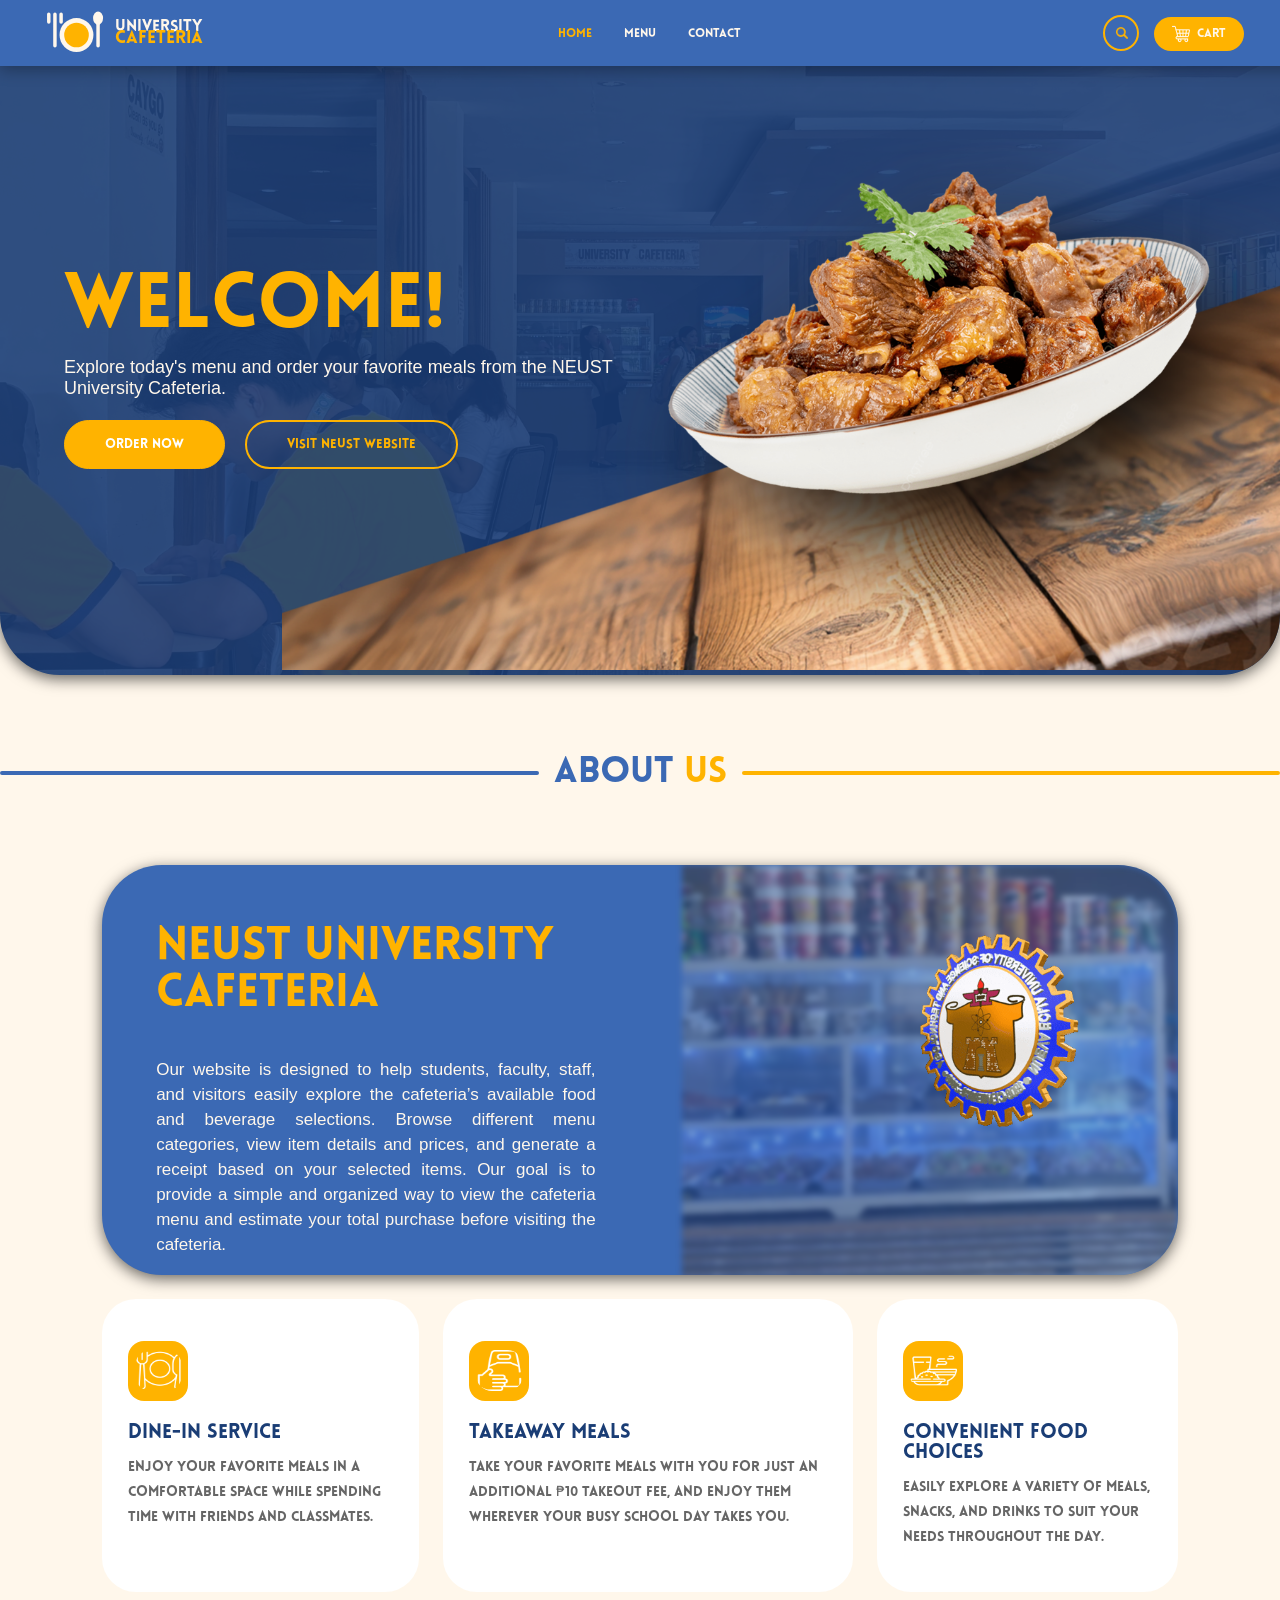
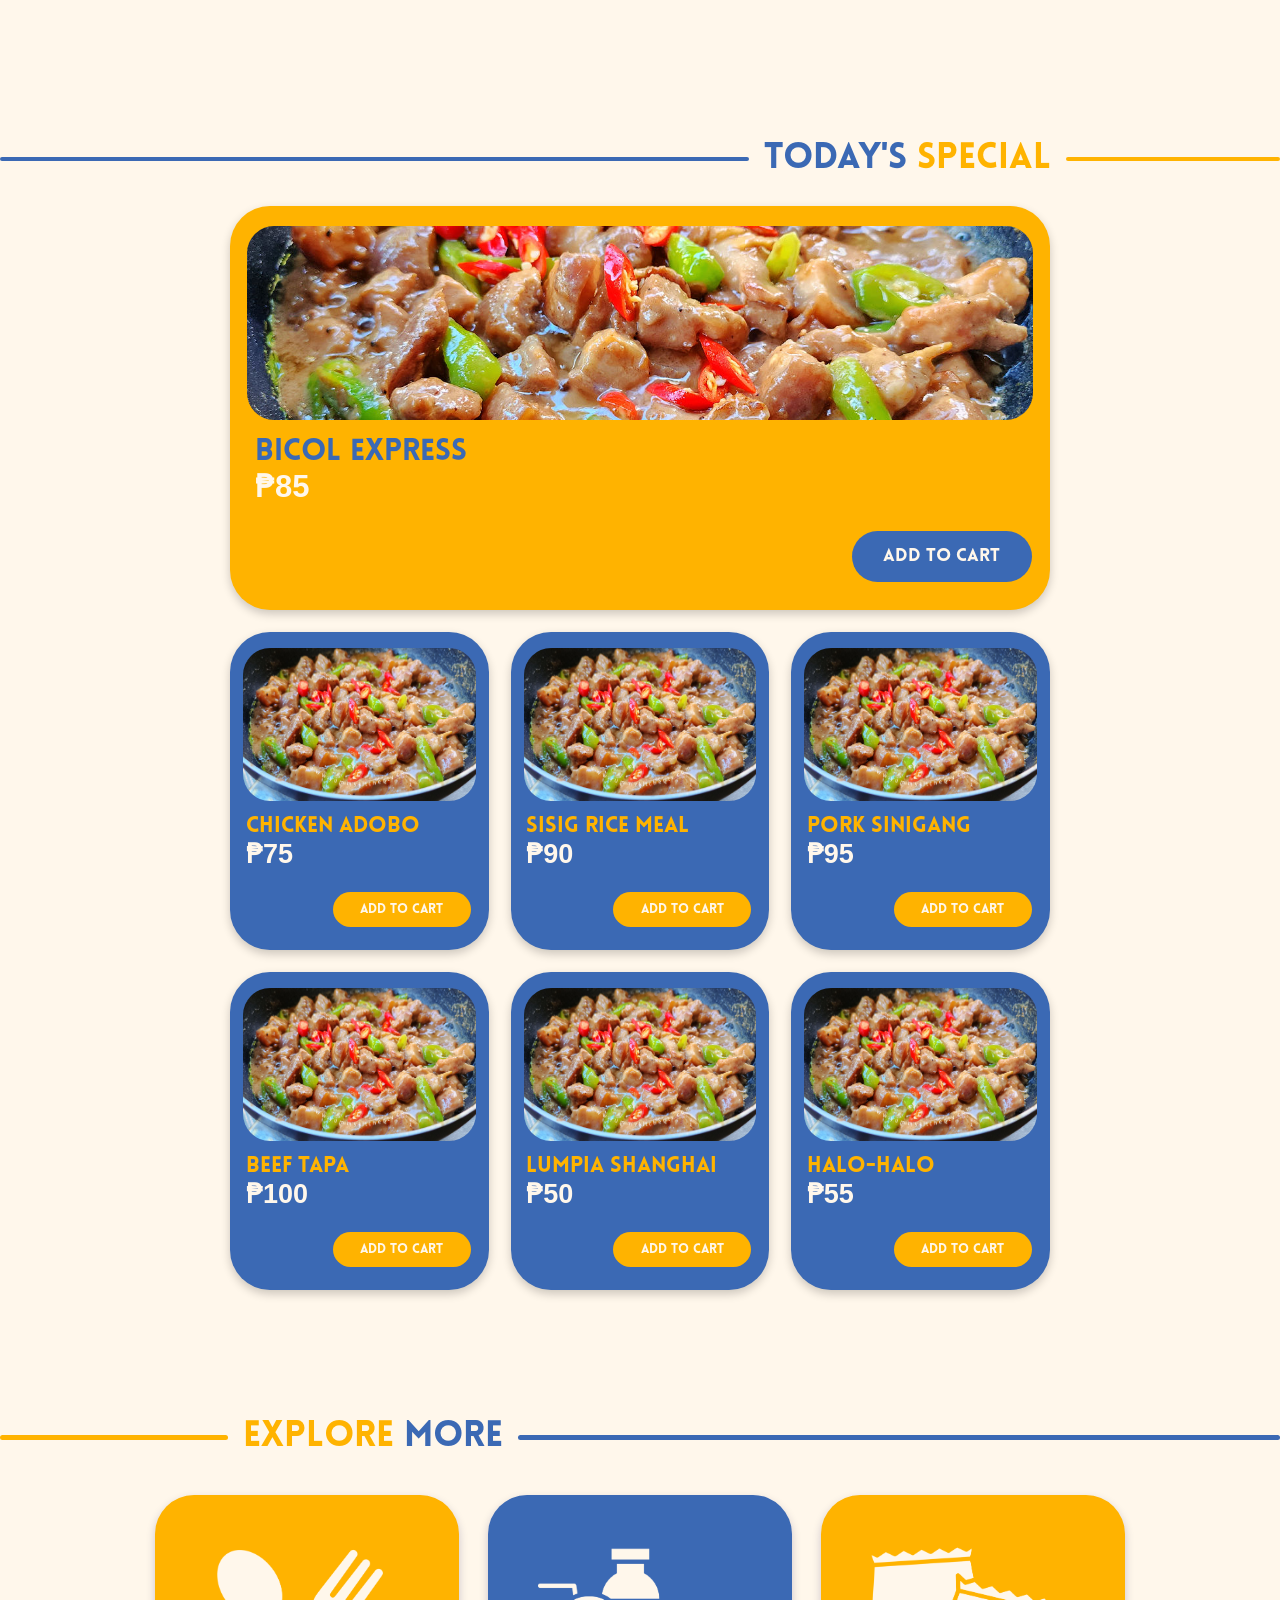
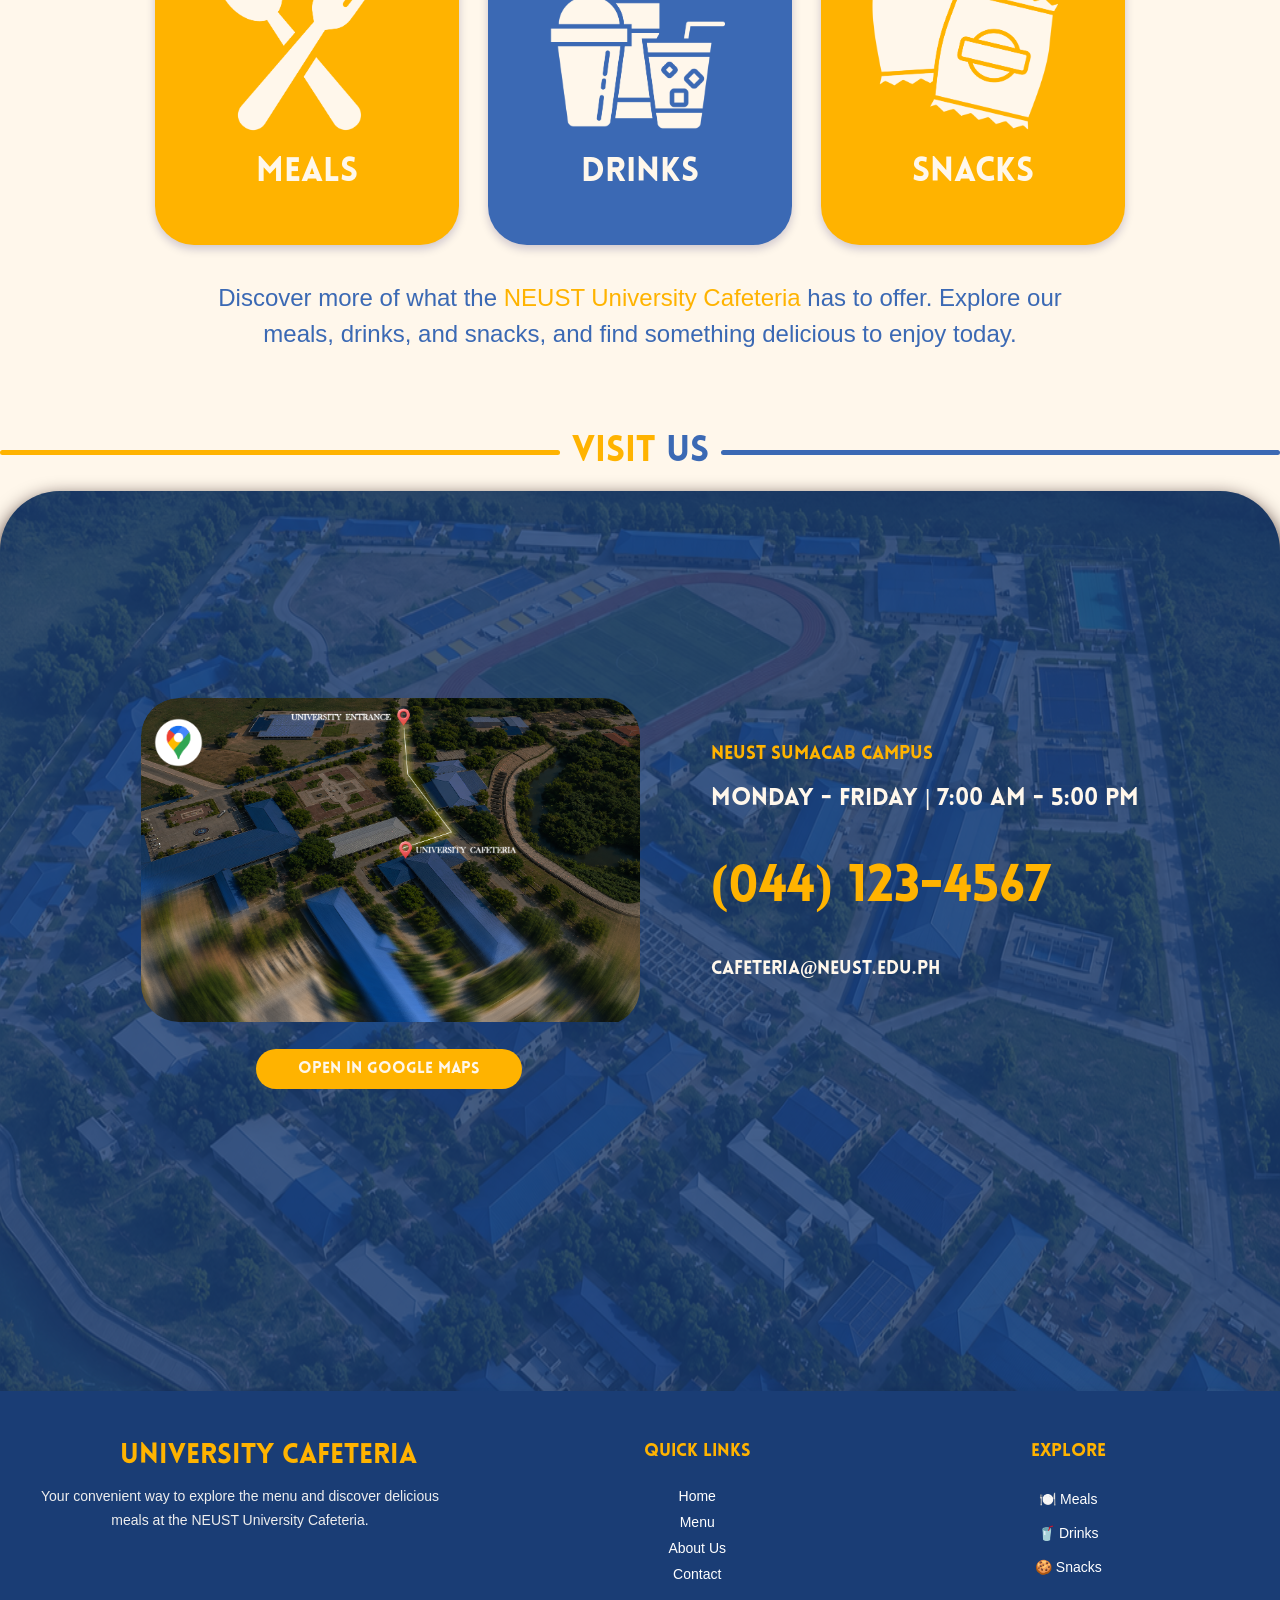
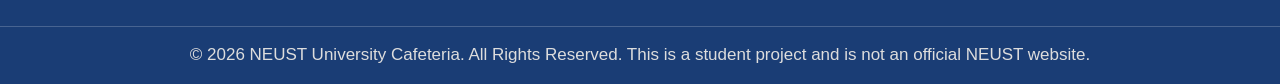
==== commit f7103856: "push" ====
--- a/index.html
+++ b/index.html
@@ -12,43 +12,52 @@
     <link rel="stylesheet" href="css/footer.css">
 </head>
 <body>
-    <!-- Video Intro -->
-    <div class="intro">
-        <video autoplay muted playsinline>
-            <source src="videos/intro.mp4" type="video/mp4">
-        </video>
-    </div>
-    
     <input type="checkbox" id="sidebar-toggle">
-
     <!-- HAMBURGER BUTTON -->
     <label for="sidebar-toggle" class="menu-btn">
         ☰
     </label>
-    <header>
-            <label for="sidebar-toggle" class="close-btn">&times;</label>
-        <div class="align1">
-        <img src="images/logo1.svg" class="logo2" alt="loading">
+<header>
+    <label for="sidebar-toggle" class="close-btn">&times;</label>
+
+    <!-- LOGO -->
+    <div class="align1">
+        <img src="images/logo1.svg" class="logo2" alt="University Cafeteria Logo">
+
         <div id="logo">
-            <a href="#home" id="university">UNIVERSITY</a>
-            <a href="#home" id="cafeteria">CAFETERIA</a>
-        </div>
-        </div>
+            <a href="index.html" id="university">UNIVERSITY</a>
+            <a href="index.html" id="cafeteria">CAFETERIA</a>
+        </div>
+    </div>
+    <!-- CENTER NAVIGATION -->
+    <nav class="navbar">
+        <ul>
+            <li><a href="index.html" class="active">HOME</a></li>
+            <li><a href="menu.html">MENU</a></li>
+            <li><a href="contact.html">CONTACT</a></li>
+        </ul>
+    </nav>
+    <!-- RIGHT SIDE: SEARCH BAR AND CART -->
+    <div class="header-right">
+        <!-- SEARCH BAR -->
         <div class="nav-search">
             <input type="text" id="nav-search" placeholder="Search menu...">
             <button type="button" id="search-btn">
-            <img src="images/magnifying-glass (1).png" class="magnifying-glass"></img>
+                <img
+                    src="images/magnifying-glass (1).png"
+                    class="magnifying-glass"
+                    alt="Search"
+                >
             </button>
         </div>
-        <nav class="navbar">
-            <ul>
-                <li><a href="index.html" class="active">HOME</a></li>
-                <li><a href="menu.html">MENU</a></li>
-                <li><a href="contact.html">CONTACT</a></li>
-                <li><a href="cart.html"><img src="images/shopping-cart.png" class="shopIcon" alt="cart">CART<h3 class="quantity-logo"></h3></a></li>
-            </ul>
-        </nav>
-    </header>
+        <!-- CART -->
+        <a href="cart.html" class="cart-link">
+            <img src="images/shopping-cart.png" class="shopIcon" alt="">
+            CART
+            <span class="quantity-logo"></span>
+        </a>
+    </div>
+</header>
 
     <section class="hero">
         <div class="hero-content">
--- a/css/header.css
+++ b/css/header.css
@@ -1,65 +1,87 @@
-header{
+/* HEADER */
+header {
     position: fixed;
     top: 0;
     left: 0;
     width: 93%;
     height: 26px;
-    z-index: 1000;  
-    display:flex;
+    z-index: 1000;
+
+    display: flex;
     justify-content: space-between;
     align-items: center;
-    padding:20px 54px;
+
+    padding: 20px 54px;
     background: var(--blue);
-
-    /* SHADOW */
     box-shadow: 0 4px 15px rgba(0, 0, 0, 0.3);
-}
-
-.align1{
+    box-sizing: content-box;
+}
+
+/* LOGO CONTAINER */
+.align1 {
     position: relative;
     left: -16px;
-    display: flex;
-    gap: 0px;
-    margin-right: 160px;
-}
-
+
+    display: flex;
+    align-items: center;
+    gap: 0;
+
+    margin-right: 0;
+    flex-shrink: 0;
+}
+
+/* LOGO IMAGE */
 .logo2 {
-    justify-content: center;
-    align-items: center;
+    display: block;
     width: 77px;
     height: auto;
-
-}
-
-#logo{
+}
+
+/* LOGO TEXT */
+#logo {
     position: relative;
-    top: 20px;
+    top: 0px;
+
     display: flex;
     flex-direction: column;
-    align-items: center;
-    gap: 0px;
-}
-
-#university{
+    align-items: flex-start;
+    gap: 0;
+}
+
+#university {
     margin-bottom: -6px;
+    font-size: 16px;
     text-align: left;
-    font-size: 16px;          /* Smaller */
     text-decoration: none;
     color: var(--beige);
 }
 
-#cafeteria{
+#cafeteria {
+    font-size: 18px;
+    font-weight: 700;
     text-align: left;
-    font-size: 18px;          /* Bigger */
-    font-weight: 700;
     text-decoration: none;
     color: var(--yellow);
 }
 
-.navbar ul{
-    display: flex;
+/* CENTER NAVBAR */
+.navbar {
+    position: absolute;
+    left: 50%;
+    top: 50%;
+    transform: translate(-50%, -50%);
+}
+
+.navbar ul {
+    display: flex;
+    justify-content: center;
+    align-items: center;
     list-style: none;
-    gap: 0px;
+    gap: 0;
+
+    margin: 0;
+    padding: 0;
+    white-space: nowrap;
 }
 
 /* NAVBAR LINKS */
@@ -67,19 +89,22 @@
     position: relative;
     display: inline-block;
     margin-top: 2px;
-    font-size: 12px;
     padding: 12px 16px;
     border-radius: 17px;
+
+    font-size: 12px;
     color: var(--beige);
     text-decoration: none;
+
     transition: color 0.3s ease;
 }
 
-/* ACTIVE PAGE COLOR */
+/* ACTIVE PAGE */
 .navbar a.active {
     color: var(--yellow);
 }
 
+/* LINK HOVER */
 .navbar a:hover {
     color: var(--yellow);
 }
@@ -91,6 +116,7 @@
     left: 15px;
     right: 14px;
     bottom: 7px;
+
     height: 3px;
     background-color: var(--yellow);
     border-radius: 2px;
@@ -100,37 +126,126 @@
     transition: transform 0.3s ease;
 }
 
-/* UNDERLINE ONLY ON HOVER */
 .navbar a:hover::after {
     transform: scaleX(1);
 }
 
-/* CART BUTTON */
-.navbar a[href="cart.html"] {
+
+/* RIGHT SIDE: SEARCH AND CART */
+.header-right {
+    display: flex;
+    align-items: center;
+    gap: 15px;
+
+    margin-left: auto;
+    flex-shrink: 0;
+}
+
+/* NAVBAR SEARCH BAR */
+.nav-search {
+    display: flex;
+    align-items: center;
+    justify-content: flex-end;
+    width: 36px;
+    height: 36px;
+    padding: 0 4px;
+    border: solid 2px var(--yellow);
+    background-color: #e2901400;
+    border-radius: 25px;
+    box-sizing: border-box;
+    flex-shrink: 0;
+
+    transition: width 0.4s ease;
+}
+
+/* EXPAND ON HOVER */
+.nav-search:hover,
+.nav-search:focus-within {
+    background-color: #fff7eb;
+    width: 420px;
+    padding: 0 5px 0 12px;
+}
+
+/* HIDE INPUT WHEN COLLAPSED */
+.nav-search input {
+    width: 0;
+    min-width: 0;
+    flex: 1;
+    padding: 0;
+    border: none;
+    outline: none;
+    background: transparent;
+
+    opacity: 0;
+    transition: opacity 0.2s ease;
+}
+
+/* SHOW INPUT WHEN EXPANDED */
+.nav-search:hover input,
+.nav-search:focus-within input {
+    opacity: 1;
+}
+
+/* ONE SEARCH BUTTON */
+.nav-search button {
     display: flex;
     align-items: center;
     justify-content: center;
+    background-color: #77777700;
+    width: 0px;
+    height: 0px;
+
+    flex-shrink: 0;
+
+    border: none;
+    border-radius: 50%;
+    cursor: pointer;
+}
+
+/* SEARCH ICON */
+.magnifying-glass {
+    display: block;
+    position: relative;
+    right: 5px;
+    width: 12px;
+    height: 12px;
+    object-fit: contain;
+}
+
+/* CART LINK */
+.cart-link {
+    position: relative;
+    top: -1px; /* Move up; use 3px to move down */
+
+    display: flex;
+    align-items: center;
+    justify-content: center;
+    gap: 7px;
+
+    width: 90px;
+    padding: 8px 18px;
     margin-top: 4px;
-    gap: 7px;
+    box-sizing: border-box;
+
+    border-radius: 17px;
     background-color: var(--yellow);
     color: var(--beige);
-    width: 90px;
-    padding: 8px 12px;
-    box-sizing: border-box;
+
+    font-size: 12px;
+    text-decoration: none;
+    white-space: nowrap;
+
     transition: filter 0.3s ease;
 }
 
 /* CART HOVER */
-.navbar a[href="cart.html"]:hover {
-    filter: brightness(1.30);
-}
-
-/* REMOVE CART UNDERLINE */
-.navbar a[href="cart.html"]::after {
-    display: none;
-}
-
+.cart-link:hover {
+    filter: brightness(1.3);
+}
+
+/* CART ICON */
 .shopIcon {
+    display: block;
     width: 18px;
     height: 18px;
     margin: 0;
@@ -138,93 +253,31 @@
     object-fit: contain;
 }
 
-/* CART BUTTON */
-.navbar a[href="cart.html"] {
-    background-color: var(--yellow);
-    transition: filter 0.3s ease;
-}
-
-/* CART HOVER */
-.navbar a[href="cart.html"]:hover {
-    filter: brightness(1.30);
-}
-
-/* REMOVE CART UNDERLINE */
-.navbar a[href="cart.html"]::after {
-    display: none;
-}
-
-/* quantity logo */
-
+/* CART QUANTITY BADGE */
 .quantity-logo {
     position: absolute;
-    background-color: #ff4b4b;
-    top: -12px;
-    right: 0px;
+    top: -7px;
+    right: 0;
+
+    display: none;
+    align-items: center;
+    justify-content: center;
+
     width: 18px;
     height: 18px;
     border-radius: 50%;
+
+    background-color: #ff4b4b;
+    color: white;
     font-size: 8px;
+
+    z-index: 10;
+}
+
+/* SIDEBAR CLOSE BUTTON */
+.close-btn {
     display: none;
-    justify-content: center;
-    align-items: center;
-
-    z-index: 10;
-}
-
-
-/* NAVBAR SEARCH BAR */
-
-.nav-search {
-    display: flex;
-    align-items: center;
-    width: 820px;
-    height: 40px;
-    background-color: #fff7eb;
-    border-radius: 25px;
-    padding: 0 5px 0 15px;
-    box-sizing: border-box;
-}
-
-.nav-search input {
-    width: 100%;
-    min-width: 0;
-    border: none;
-    outline: none;
-    background: transparent;
-    color: grey;
-    font-size: 14px;
-}
-
-.magnifying-glass {
-    height: 10px;
-}
-.nav-search input::placeholder {
-    color: #777;
-}
-
-.nav-search button {
-    display: flex;
-    align-items: center;
-    justify-content: center;
-    border: none;
-    background-color: var(--yellow);
-    color: #fff7eb;
-    border-radius: 50%;
-    width: 34px;
-    height: 32px;
-    flex-shrink: 0;
-    cursor: pointer;
-    transition: transform 0.3s ease;
-}
-
-.nav-search button:hover {
-    filter: brightness(1.30);
-}
-
-/* MOBILE */
-
-
+}
 
 /* SIDEBAR - RIGHT SIDE */
 
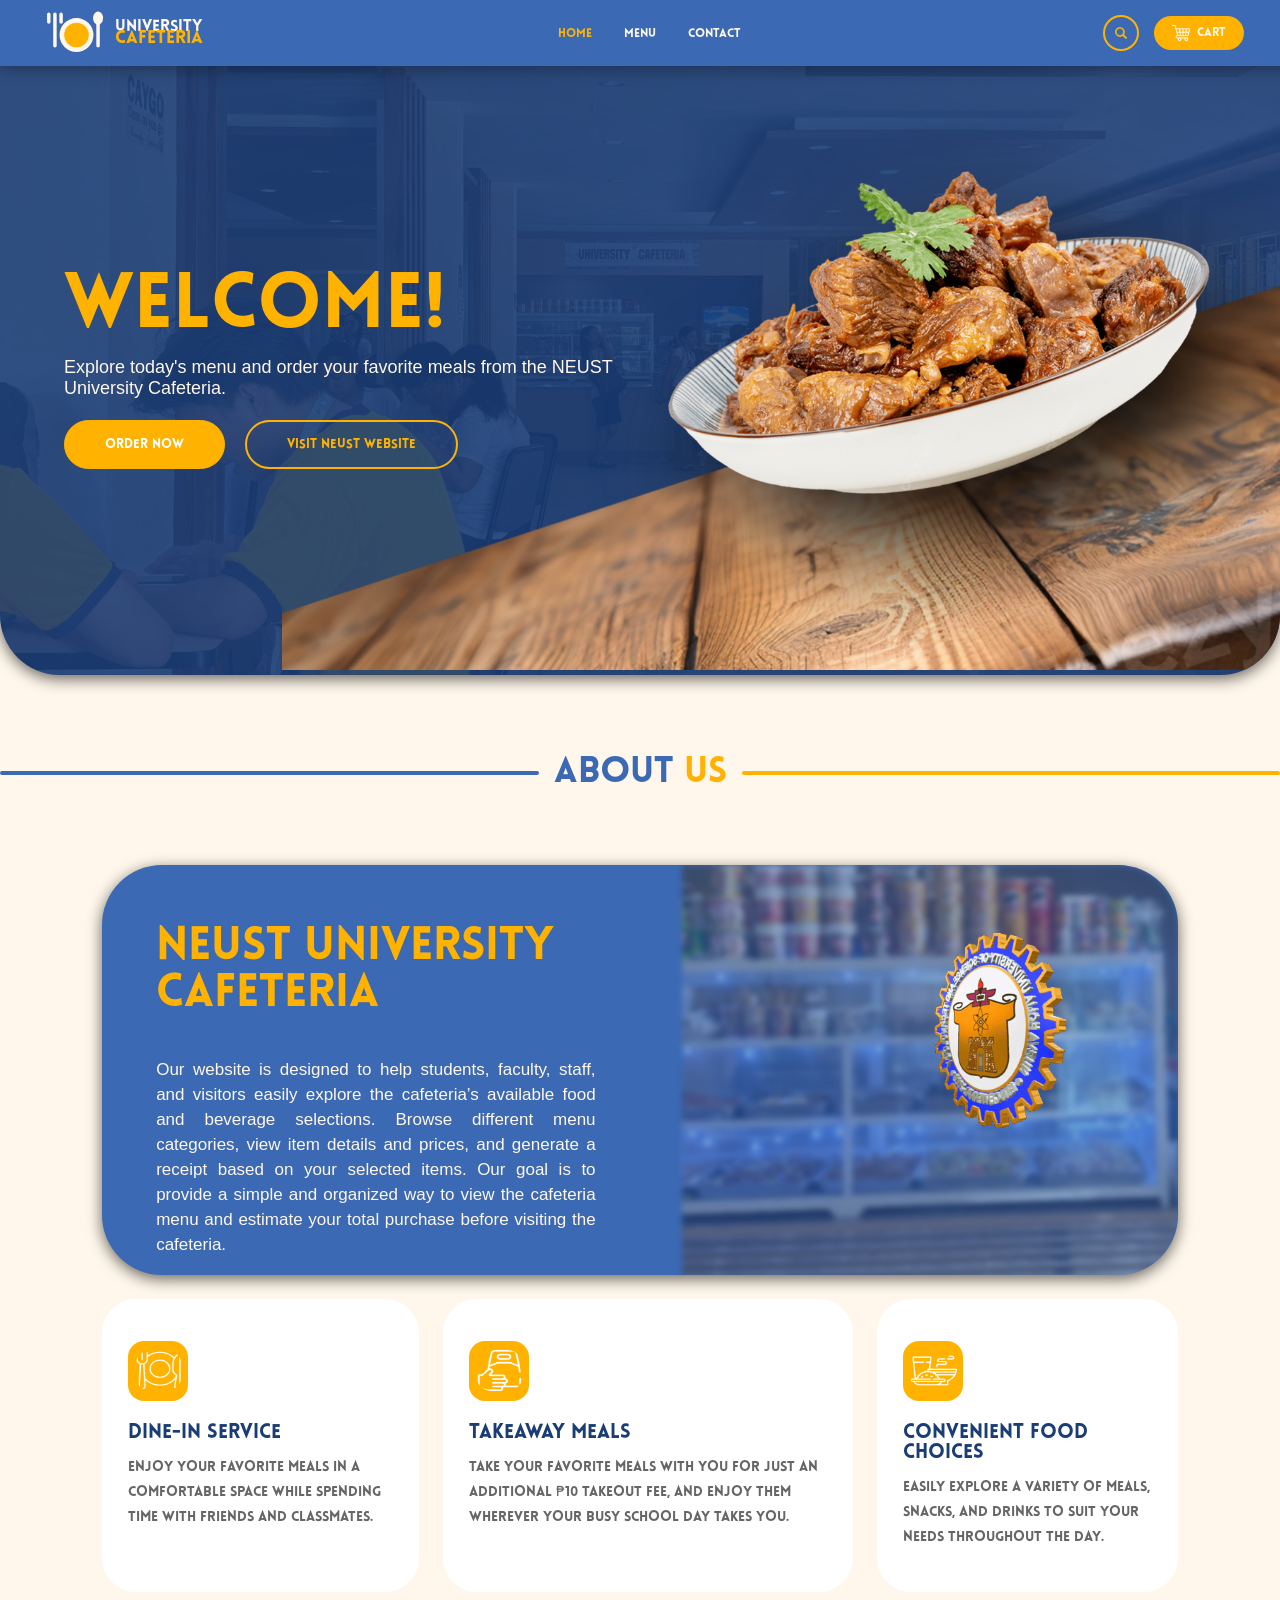
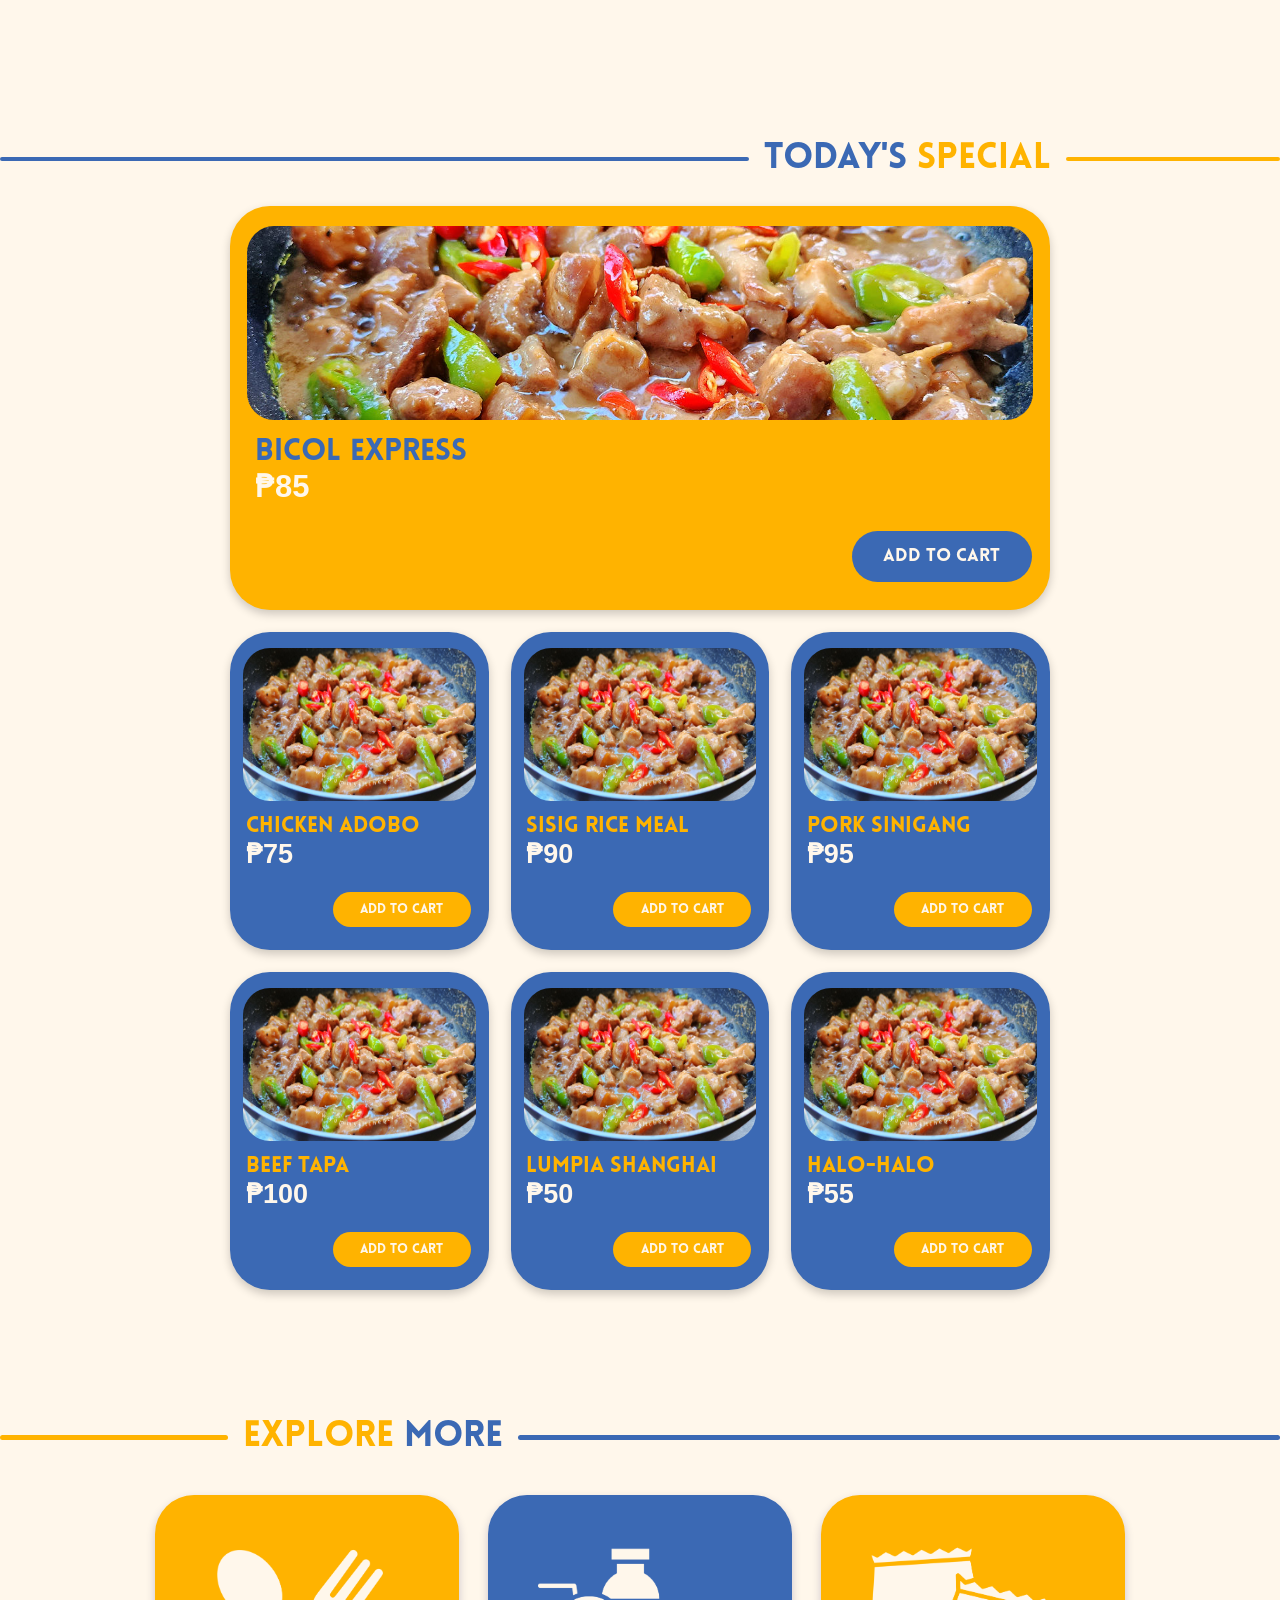
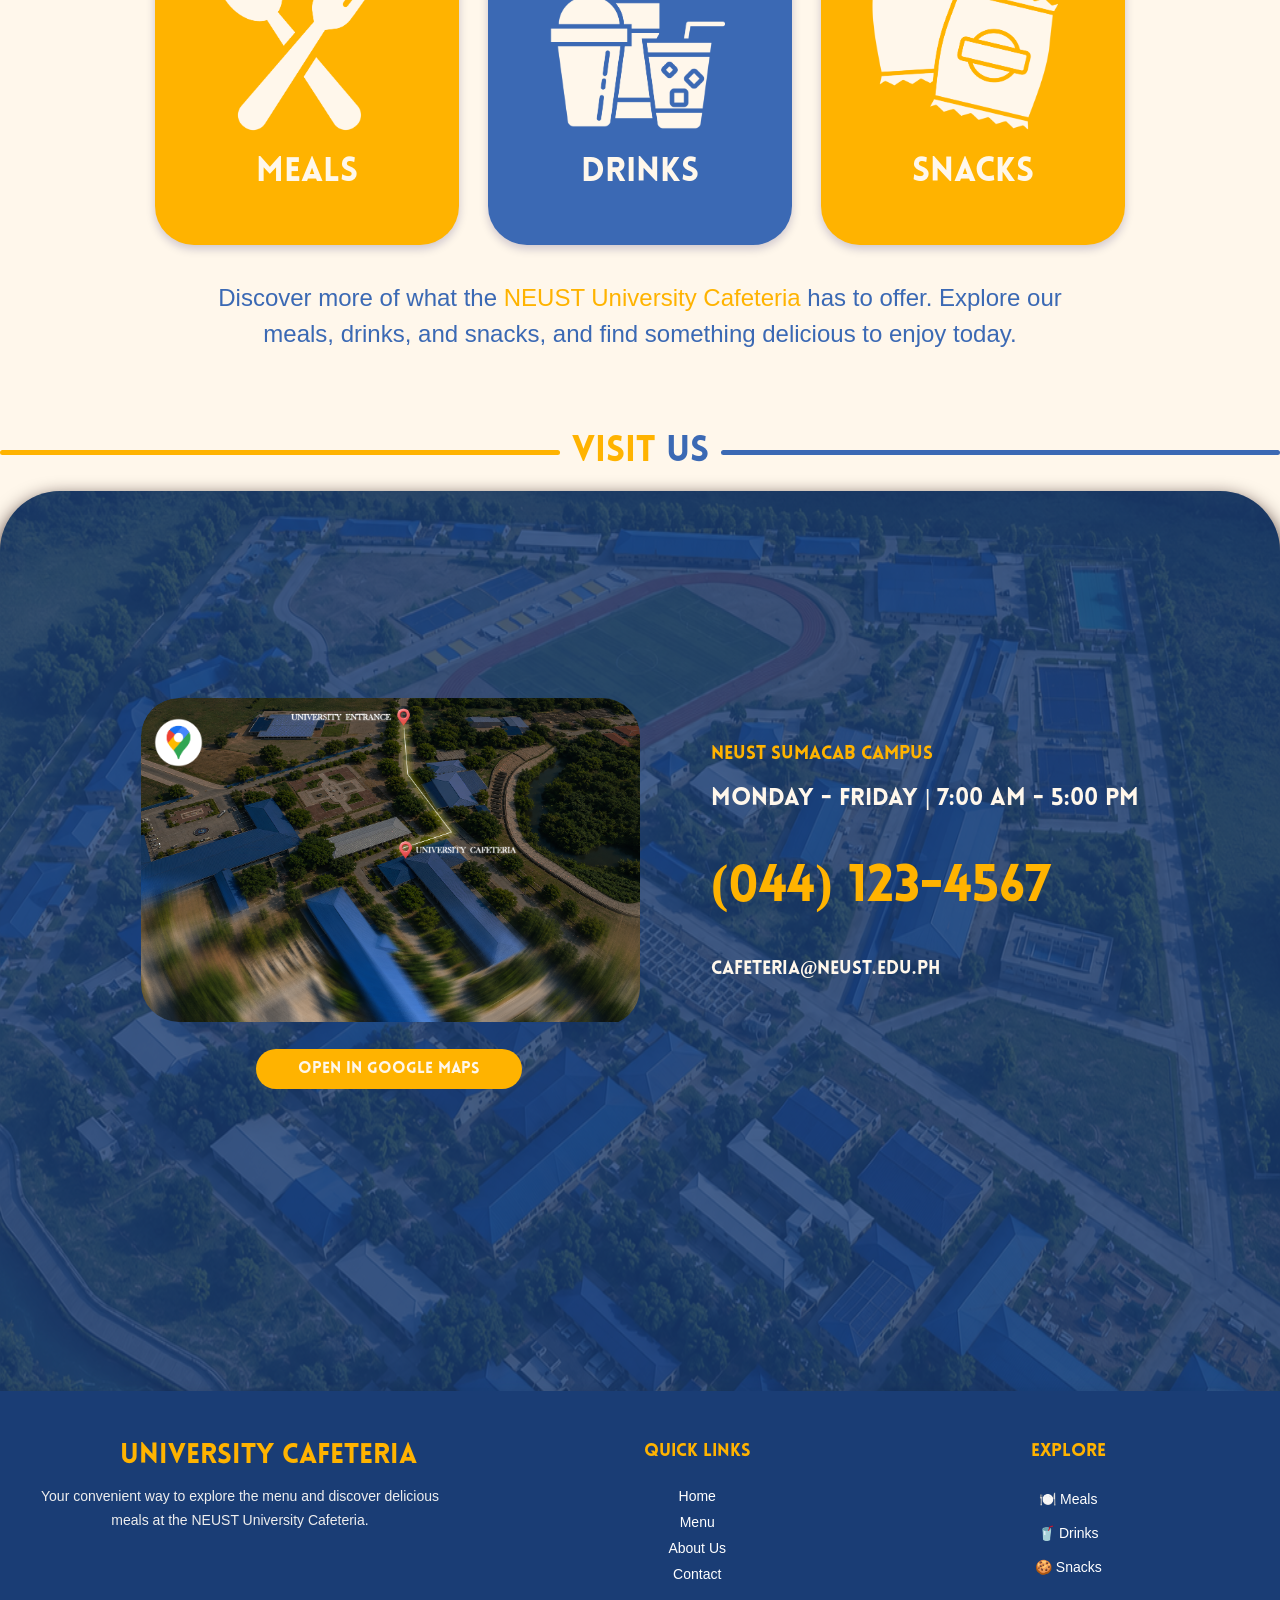
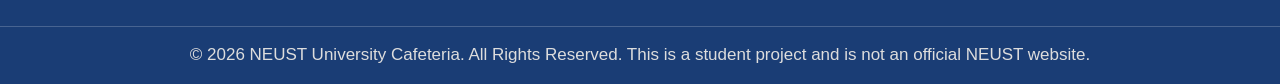
==== commit 6a8f0f5e: "push" ====
--- a/index.html
+++ b/index.html
@@ -15,7 +15,7 @@
     <input type="checkbox" id="sidebar-toggle">
     <!-- HAMBURGER BUTTON -->
     <label for="sidebar-toggle" class="menu-btn">
-        ☰
+        <span>☰</span>
     </label>
 <header>
     <label for="sidebar-toggle" class="close-btn">&times;</label>
--- a/css/header.css
+++ b/css/header.css
@@ -206,7 +206,7 @@
 .magnifying-glass {
     display: block;
     position: relative;
-    right: 5px;
+    right: 6px;
     width: 12px;
     height: 12px;
     object-fit: contain;
@@ -215,7 +215,7 @@
 /* CART LINK */
 .cart-link {
     position: relative;
-    top: -1px; /* Move up; use 3px to move down */
+    top: -2px; /* Move up; use 3px to move down */
 
     display: flex;
     align-items: center;
@@ -297,9 +297,24 @@
 }
 
 /* RIGHT SIDEBAR */
+
+/* RESPONSIVE SIDEBAR */
 @media screen and (max-width: 768px) {
 
-    /* BLUE HAMBURGER HEADER */
+    /* HIDE CHECKBOX */
+    #sidebar-toggle {
+        display: none;
+    }
+
+    .menu-btn span {
+    position: relative;
+    top: 10px;
+    color: var(--yellow);
+    font-size: 24px;
+    line-height: 1;
+}
+
+    /* HAMBURGER HEADER */
     .menu-btn {
         display: flex;
         position: fixed;
@@ -307,10 +322,10 @@
         right: 0;
         z-index: 2000;
 
-        width: 500px;
-        height: 48px;
-        padding-top: 6px;
-        padding-right: 14px;
+        width: 450px;
+        height: 42px;
+        padding: 0 16px;
+
         justify-content: right;
         align-items: right;
 
@@ -332,23 +347,26 @@
         right: 0;
         left: auto;
 
-        width: 250px;
+        width: 280px;
         max-width: 85vw;
         height: 100vh;
-
-        padding: 60px 18px 25px;
+        height: 100dvh;
+
+        padding: 60px 20px 25px;
         box-sizing: border-box;
 
         display: flex;
         flex-direction: column;
         justify-content: flex-start;
         align-items: stretch;
-        gap: 25px;
+        gap: 24px;
 
         background-color: var(--blue);
         box-shadow: -4px 0 15px rgba(0, 0, 0, 0.3);
+
         overflow-x: hidden;
         overflow-y: auto;
+
         z-index: 1500;
 
         transform: translateX(100%);
@@ -380,23 +398,31 @@
         cursor: pointer;
     }
 
-    /* LOGO */
+    /* LOGO CONTAINER */
     .align1 {
         position: static;
+
         display: flex;
         flex-direction: column;
         align-items: center;
         gap: 5px;
+
+        width: 100%;
         margin: 0;
-    }
-
+        flex-shrink: 0;
+    }
+
+    /* LOGO IMAGE */
     .logo2 {
+        display: block;
         width: 65px;
         height: auto;
     }
 
+    /* LOGO TEXT */
     #logo {
         position: static;
+
         display: flex;
         flex-direction: column;
         align-items: center;
@@ -417,41 +443,58 @@
         text-align: center;
     }
 
-    /* NAVIGATION */
+    /* NAVIGATION CONTAINER */
     .navbar {
-        width: 100%;
-    }
-
+        position: static;
+        top: auto;
+        left: auto;
+        transform: none;
+
+        display: block;
+        width: 100%;
+    }
+
+    /* NAVIGATION LIST */
     .navbar ul {
         display: flex;
         flex-direction: column;
         align-items: stretch;
-        gap: 10px;
+        justify-content: flex-start;
+        gap: 8px;
 
         width: 100%;
         margin: 0;
         padding: 0;
+
         list-style: none;
+        white-space: normal;
     }
 
     .navbar li {
         width: 100%;
-    }
-
+        margin: 0;
+        padding: 0;
+    }
+
+    /* NAVIGATION LINKS */
     .navbar a {
         position: relative;
+
         display: flex;
         align-items: center;
 
         width: 100%;
+        min-height: 42px;
         box-sizing: border-box;
-        padding: 13px 16px;
+
         margin: 0;
+        padding: 12px 16px;
+
+        border-radius: 12px;
 
         color: var(--beige);
         font-size: 13px;
         text-decoration: none;
-        border-radius: 12px;
     }
 
     /* ACTIVE AND HOVER LINKS */
@@ -460,19 +503,23 @@
         color: var(--yellow);
     }
 
+    /* LINK UNDERLINE */
     .navbar a::after {
         content: "";
         position: absolute;
+
         left: 16px;
+        right: auto;
         bottom: 5px;
 
         width: 35px;
         height: 3px;
+
         background-color: var(--yellow);
         border-radius: 2px;
 
         transform: scaleX(0);
-        transform-origin: center;
+        transform-origin: left;
         transition: transform 0.3s ease;
     }
 
@@ -480,7 +527,7 @@
         transform: scaleX(1);
     }
 
-    /* CART */
+    /* CART LINK */
     .navbar a[href="cart.html"] {
         display: flex;
         justify-content: flex-start;
@@ -488,89 +535,143 @@
         gap: 10px;
 
         width: 100%;
+        min-height: 42px;
+
         margin: 0;
         padding: 12px 16px;
 
         background-color: var(--yellow);
         color: var(--beige);
+
         border-radius: 12px;
-    }
-
+        box-sizing: border-box;
+    }
+
+    /* REMOVE CART UNDERLINE */
     .navbar a[href="cart.html"]::after {
         display: none;
     }
 
+    /* CART ICON */
     .shopIcon {
+        display: block;
+
         width: 18px;
         height: 18px;
+
         margin: 0;
         padding: 0;
+
         object-fit: contain;
         flex-shrink: 0;
     }
 
-    /* CART QUANTITY */
+    /* CART QUANTITY BADGE */
     .quantity-logo {
         position: absolute;
-        top: -2px;
-        left: 176px;
-        right: auto;
-
-        width: 20px;
-        height: 20px;
+        top: -5px;
+        right: -5px;
+        left: auto;
+
+        display: none;
+        align-items: center;
+        justify-content: center;
+
+        width: 18px;
+        height: 18px;
+
         border-radius: 50%;
-
-        display: none;
-        justify-content: center;
-        align-items: center;
-
         background-color: #ff4b4b;
         color: white;
-        font-size: 12px;
+
+        font-size: 10px;
         z-index: 10;
+    }
+
+    /* SEARCH AND CART CONTAINER */
+    .header-right {
+        display: flex;
+        flex-direction: column;
+        align-items: stretch;
+        gap: 14px;
+
+        width: 100%;
+        margin: 0;
+        padding: 0;
+
+        flex-shrink: 0;
     }
 
     /* SEARCH BAR */
     .nav-search {
         display: flex;
         align-items: center;
-
-        width: 100%;
+        justify-content: flex-start;
+
+        width: 100%;
+        min-width: 0;
         height: 40px;
+
         padding: 0 5px 0 12px;
         box-sizing: border-box;
 
         background-color: var(--beige);
+        border: 2px solid var(--yellow);
         border-radius: 25px;
-    }
-
-    .nav-search input {
+
+        flex-shrink: 0;
+        transition: none;
+    }
+
+    /* DISABLE DESKTOP HOVER EXPANSION */
+    .nav-search:hover,
+    .nav-search:focus-within {
+        width: 100%;
+        padding: 0 5px 0 12px;
+        background-color: var(--beige);
+    }
+
+    /* SEARCH INPUT */
+    .nav-search input,
+    .nav-search:hover input,
+    .nav-search:focus-within input {
+        display: block;
+
         width: 100%;
         min-width: 0;
+        height: 100%;
+
+        padding: 0;
+        flex: 1;
+
         border: none;
         outline: none;
         background: transparent;
-        color: grey;
+
+        color: #333;
         font-size: 12px;
+        opacity: 1;
     }
 
     .nav-search input::placeholder {
         color: #777;
     }
 
+    /* SEARCH BUTTON */
     .nav-search button {
         display: flex;
         align-items: center;
         justify-content: center;
 
-        width: 32px;
-        height: 32px;
+        width: 30px;
+        height: 30px;
+        padding: 0;
+
         flex-shrink: 0;
 
         border: none;
         border-radius: 50%;
-        background-color: var(--yellow);
-        color: var(--beige);
+
         cursor: pointer;
     }
 
@@ -578,13 +679,21 @@
         filter: brightness(1.15);
     }
 
+    /* SEARCH ICON */
     .magnifying-glass {
-        font-size: 18px;
+        display: block;
+        position: static;
+
+        width: 14px;
+        height: 14px;
+
+        object-fit: contain;
     }
 
     /* PAGE CONTENT */
     body {
+        margin-left: 0;
         margin-right: 0;
-        margin-left: 0;
+        overflow-x: hidden;
     }
 }
